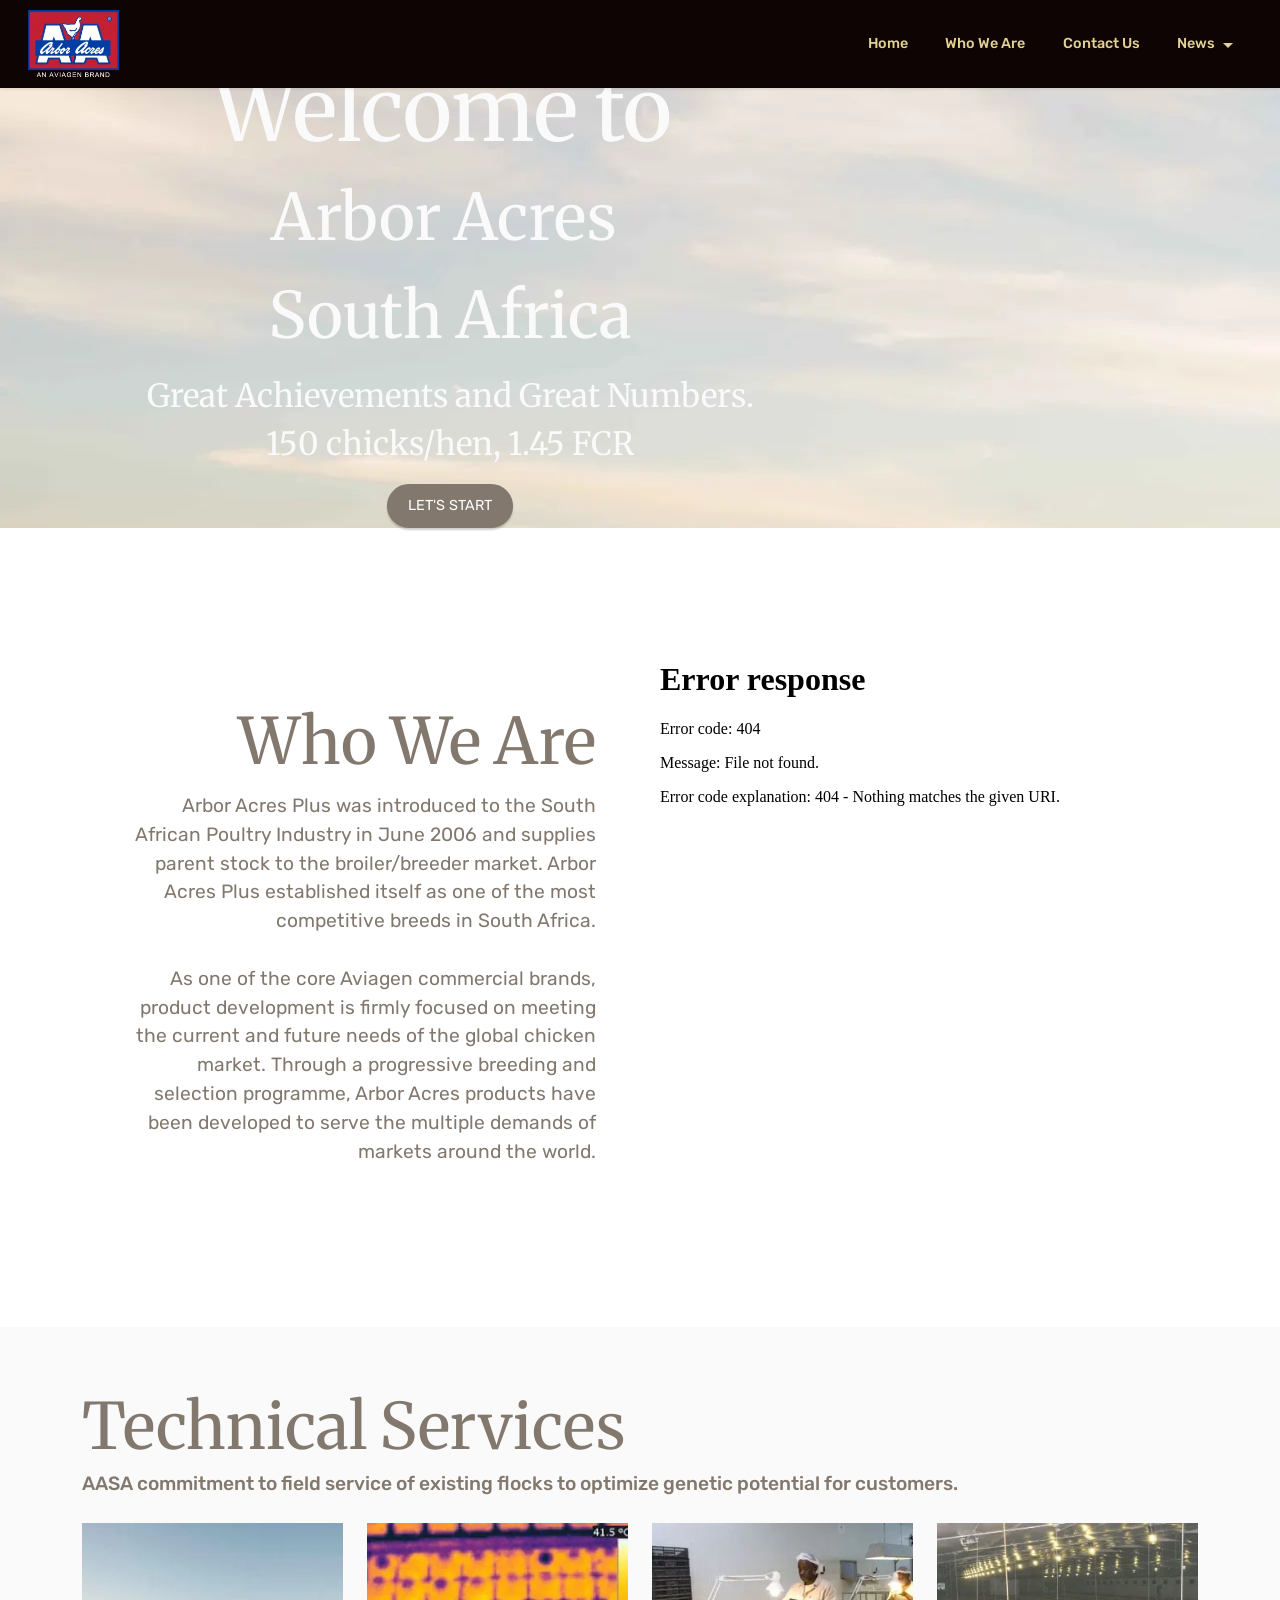
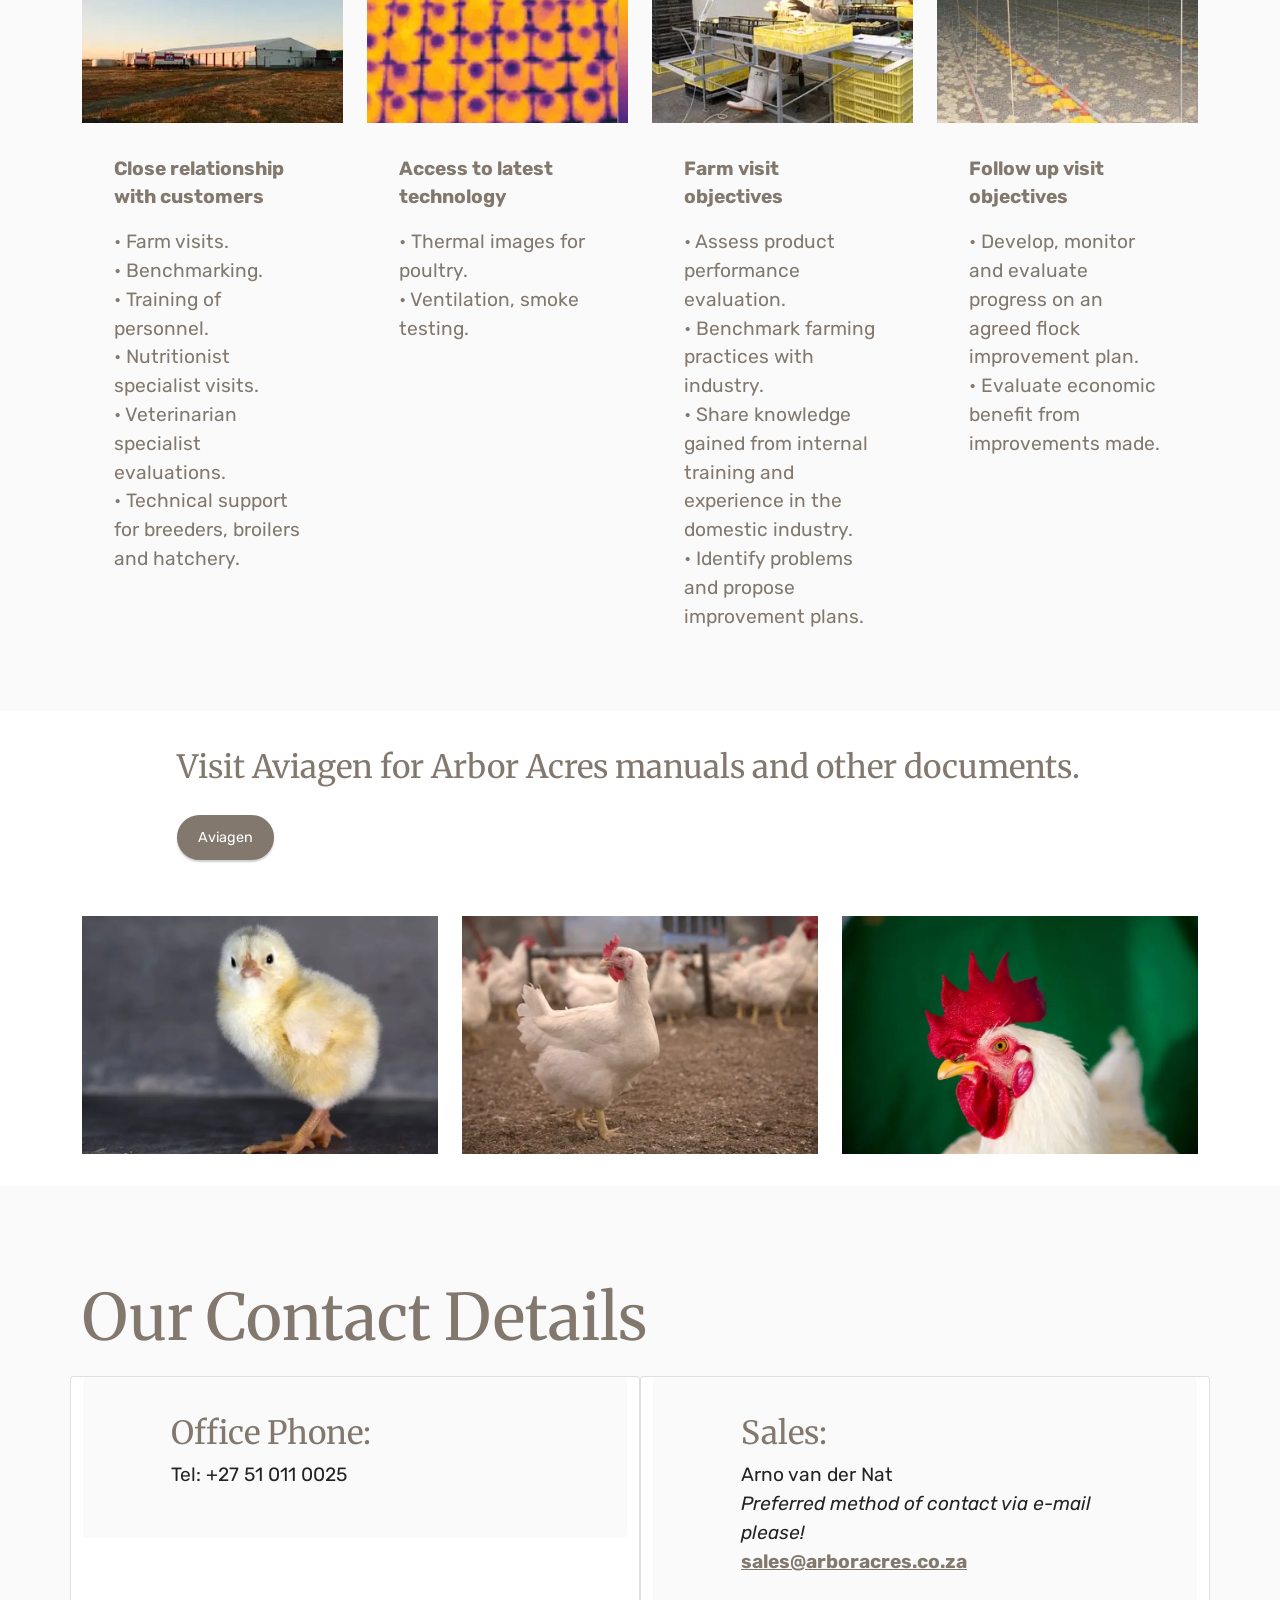
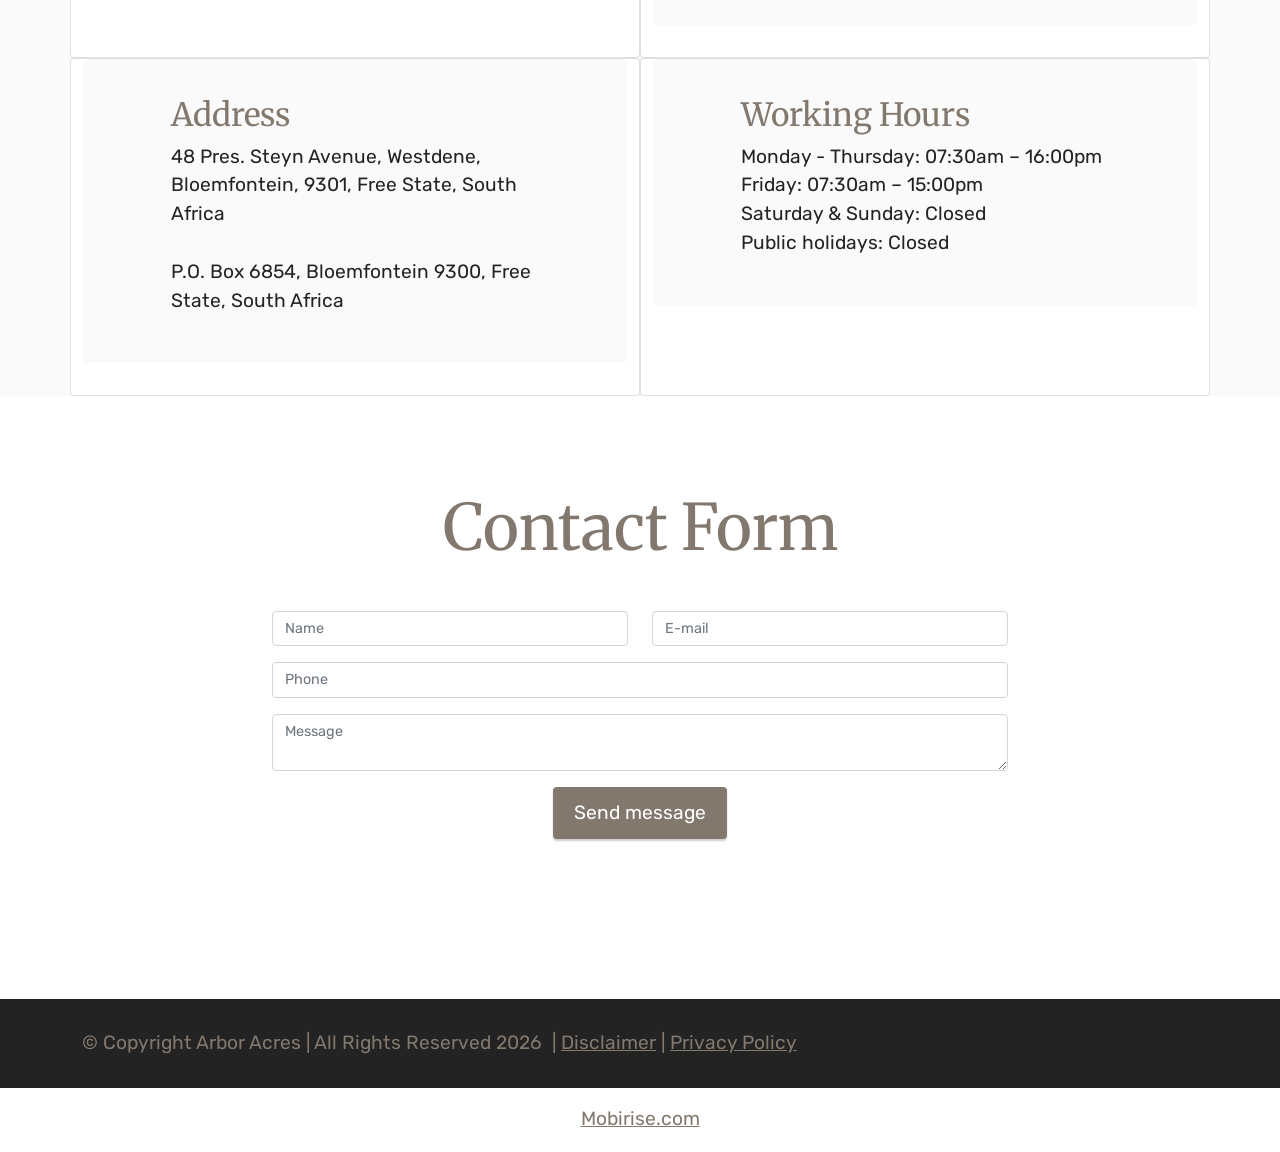
==== index.html @ 497082cc "Add files via upload" ====
<!DOCTYPE html>
<html  >
<head>
  <!-- Site made with Mobirise Website Builder v6.1.12, https://mobirise.com -->
  <meta charset="UTF-8">
  <meta http-equiv="X-UA-Compatible" content="IE=edge">
  <meta name="generator" content="Mobirise v6.1.12, mobirise.com">
  <meta name="viewport" content="width=device-width, initial-scale=1, minimum-scale=1">
  <link rel="shortcut icon" href="assets/images/arbor-acres-colour-black-slogan-128x95.png" type="image/x-icon">
  <meta name="description" content="Arbor Acres, South Africa's fastest growing broiler breeder.">
  
  
  <title>Arbor Acres | South Africa</title>
  <link rel="stylesheet" href="assets/web/assets/mobirise-icons2/mobirise2.css">
  <link rel="stylesheet" href="assets/bootstrap/css/bootstrap.min.css">
  <link rel="stylesheet" href="assets/parallax/jarallax.css">
  <link rel="stylesheet" href="assets/animatecss/animate.css">
  <link rel="stylesheet" href="assets/dropdown/css/style.css">
  <link rel="stylesheet" href="assets/socicon/css/styles.css">
  <link rel="stylesheet" href="assets/theme/css/style.css">
  <link rel="preload" href="https://fonts.googleapis.com/css?family=Merriweather:300,300i,400,400i,700,700i,900,900i&display=swap" as="style" onload="this.onload=null;this.rel='stylesheet'">
  <noscript><link rel="stylesheet" href="https://fonts.googleapis.com/css?family=Merriweather:300,300i,400,400i,700,700i,900,900i&display=swap"></noscript>
  <link rel="preload" href="https://fonts.googleapis.com/css?family=Rubik:300,400,500,600,700,800,900,300i,400i,500i,600i,700i,800i,900i&display=swap" as="style" onload="this.onload=null;this.rel='stylesheet'">
  <noscript><link rel="stylesheet" href="https://fonts.googleapis.com/css?family=Rubik:300,400,500,600,700,800,900,300i,400i,500i,600i,700i,800i,900i&display=swap"></noscript>
  <link rel="preload" as="style" href="assets/mobirise/css/mbr-additional.css?v=gQ2fZY"><link rel="stylesheet" href="assets/mobirise/css/mbr-additional.css?v=gQ2fZY" type="text/css">

  
  
  
</head>
<body>
  
  <section data-bs-version="5.1" class="menu menu2 cid-sFCw1qGFAI" once="menu" id="menu2-23">
    
    <nav class="navbar navbar-dropdown navbar-fixed-top navbar-expand-lg">
        <div class="container-fluid">
            <div class="navbar-brand">
                <span class="navbar-logo">
                    <a href="https://www.arboracres.co.za/">
                        <img src="assets/images/arbor-acres-colour-white-slogan-181x134.webp" alt="Arbor Acres South Africa" style="height: 4.2rem;">
                    </a>
                </span>
                
            </div>
            <button class="navbar-toggler" type="button" data-toggle="collapse" data-bs-toggle="collapse" data-target="#navbarSupportedContent" data-bs-target="#navbarSupportedContent" aria-controls="navbarNavAltMarkup" aria-expanded="false" aria-label="Toggle navigation">
                <div class="hamburger">
                    <span></span>
                    <span></span>
                    <span></span>
                    <span></span>
                </div>
            </button>
            <div class="collapse navbar-collapse" id="navbarSupportedContent">
                <ul class="navbar-nav nav-dropdown nav-right" data-app-modern-menu="true"><li class="nav-item"><a class="nav-link link text-success text-primary display-4" href="index.html">Home</a></li><li class="nav-item"><a class="nav-link link text-success text-primary display-4" href="index.html#video5-1">Who We Are</a></li>
                    <li class="nav-item"><a class="nav-link link text-success text-primary display-4" href="index.html#form02-25">Contact Us</a></li>
                    <li class="nav-item dropdown"><a class="nav-link link text-success dropdown-toggle display-4" href="index.html#content4-1q" data-toggle="dropdown-submenu" data-bs-toggle="dropdown" data-bs-auto-close="outside" aria-expanded="false">News</a><div class="dropdown-menu" aria-labelledby="dropdown-972"><a class="text-success dropdown-item text-primary display-4" href="news.html">Latest News</a><a class="text-success show dropdown-item text-primary display-4" href="gallery.html">Gallery</a></div>
                    </li></ul>
                
                
            </div>
        </div>
    </nav>
</section>

<section data-bs-version="5.1" class="header1 cid-up6KooENXd mbr-fullscreen mbr-parallax-background" id="header1-0">

    

    
    <div class="mbr-overlay" style="opacity: 0.3; background-color: rgb(35, 35, 35);"></div>

    <div class="container">
        <div class="row">
            <div class="col-12 col-lg-8">
                <h1 class="mbr-section-title mbr-fonts-style mb-3 display-1"><strong>Welcome to&nbsp;</strong><br><strong style="font-size: 4rem;">Arbor Acres&nbsp;</strong><br><strong style="font-size: 4rem;">South Africa</strong></h1>
                
                <p class="mbr-text mbr-fonts-style display-5"><strong>Great Achievements and Great Numbers.
<br>150 chicks/hen, 1.45 FCR</strong></p>
                <div class="mbr-section-btn mt-3"><a class="btn btn-primary display-4" href="index.html#video5-1">LET'S START</a></div>
            </div>
        </div>
    </div>
</section>

<section data-bs-version="5.1" class="video5 cid-up6PaJiwC1" id="video5-1">
    

    
    
    <div class="container">
        <div class="title-wrapper mb-5">
            
        </div>
        <div class="row align-items-center">
            <div class="col-12 col-lg-6 video-block">
                <div class="video-wrapper"><iframe class="mbr-embedded-video" src="assets/playervimeo/AA_Raising Industry Standards_2015_HD.mp4?rel=0&amp;amp;&amp;showinfo=0&amp;autoplay=0&amp;loop=0" width="800" height="600" frameborder="0" allowfullscreen></iframe></div>
                
            </div>
            <div class="col-12 col-lg">
                <div class="text-wrapper">
                    <h3 class="mbr-section-subtitle mbr-fonts-style mb-3 display-2"><strong>Who We Are</strong></h3>
                    <p class="mbr-text mbr-fonts-style display-7">Arbor Acres Plus was introduced to the South African Poultry Industry in June 2006 and supplies parent stock to the broiler/breeder market. Arbor Acres Plus established itself as one of the most competitive breeds in South Africa.<br><br>As one of the core Aviagen commercial brands, product development is firmly focused on meeting the current and future needs of the global chicken market. Through a progressive breeding and selection programme, Arbor Acres products have been developed to serve the multiple demands of markets around the world.</p>
                </div>
            </div>
        </div>
    </div>
</section>

<section data-bs-version="5.1" class="gallery3 cid-up6Sb04yKc" id="gallery3-2">
    
    
    <div class="container">
        <div class="mbr-section-head">
            <h4 class="mbr-section-title mbr-fonts-style align-center mb-0 display-2"><strong>Technical Services</strong></h4>
            <h5 class="mbr-section-subtitle mbr-fonts-style align-center mb-0 mt-2 display-7">AASA commitment to field service of existing flocks to optimize genetic potential for customers.</h5>
        </div>
        <div class="row mt-4">
            <div class="item features-image сol-12 col-md-6 col-lg-3">
                <div class="item-wrapper">
                    <div class="item-img">
                        <img src="assets/images/bannerd-334x245.webp" alt="Close relationship with customers">
                    </div>
                    <div class="item-content">
                        <h5 class="item-title mbr-fonts-style display-7"><strong>Close relationship with customers</strong></h5>
                        
                        <p class="mbr-text mbr-fonts-style mt-3 display-7">• Farm visits. 
<br>• Benchmarking. 
<br>• Training of personnel. 
<br>• Nutritionist specialist visits.
<br>• Veterinarian specialist evaluations.
<br>• Technical support for breeders, broilers and hatchery.<br></p>
                    </div>
                    
                </div>
            </div>
            <div class="item features-image сol-12 col-md-6 col-lg-3">
                <div class="item-wrapper">
                    <div class="item-img">
                        <img src="assets/images/bannera-334x245.webp" alt="Access to latest technology">
                    </div>
                    <div class="item-content">
                        <h5 class="item-title mbr-fonts-style display-7"><strong>Access to latest technology</strong></h5>
                        
                        <p class="mbr-text mbr-fonts-style mt-3 display-7">• Thermal images for poultry. 
<br>• Ventilation, smoke testing.<br></p>
                    </div>
                    
                </div>
            </div>
            <div class="item features-image сol-12 col-md-6 col-lg-3">
                <div class="item-wrapper">
                    <div class="item-img">
                        <img src="assets/images/bannerc-334x245.webp" alt="Farm visit objectives">
                    </div>
                    <div class="item-content">
                        <h5 class="item-title mbr-fonts-style display-7"><strong>Farm visit objectives</strong></h5>
                        
                        <p class="mbr-text mbr-fonts-style mt-3 display-7">• Assess product performance evaluation.  
<br>• Benchmark farming practices with industry. 
<br>• Share knowledge gained from internal training and experience in the domestic industry.
<br>• Identify problems and propose improvement plans.<br></p>
                    </div>
                    
                </div>
            </div>
            <div class="item features-image сol-12 col-md-6 col-lg-3">
                <div class="item-wrapper">
                    <div class="item-img">
                        <img src="assets/images/bannerb-334x245.webp" alt="Follow up visit objectives" title="">
                    </div>
                    <div class="item-content">
                        <h5 class="item-title mbr-fonts-style display-7"><strong>Follow up visit objectives</strong></h5>
                        
                        <p class="mbr-text mbr-fonts-style mt-3 display-7">• Develop, monitor and evaluate progress on an agreed flock improvement plan. 
<br>• Evaluate economic benefit from improvements made.<br></p>
                    </div>
                    
                </div>
            </div>
        </div>
    </div>
</section>

<section data-bs-version="5.1" class="content4 cid-up6WGoeZF2" id="content4-f">
    

    
    
    <div class="container">
        <div class="row justify-content-center">
            <div class="title col-md-12 col-lg-10">
                <h3 class="mbr-section-title mbr-fonts-style align-center mb-4 display-5"><strong>Visit Aviagen for Arbor Acres manuals and other documents.</strong></h3>
                
                <div class="mbr-section-btn align-center"><a class="btn btn-primary display-4" href="https://tmea.aviagen.com/tmea/brands/arbor-acres/" target="_blank">Aviagen </a></div>
            </div>
        </div>
    </div>
</section>

<section data-bs-version="5.1" class="gallery3 cid-up6WZRlzOi" id="gallery3-h">
    
    
    <div class="container">
        
        <div class="row mt-4">
            <div class="item features-image сol-12 col-md-6 col-lg-4">
                <div class="item-wrapper">
                    <div class="item-img">
                        <img src="assets/images/banner1-816x545.webp" alt="">
                    </div>
                    
                    
                </div>
            </div>
            <div class="item features-image сol-12 col-md-6 col-lg-4">
                <div class="item-wrapper">
                    <div class="item-img">
                        <img src="assets/images/banner2-816x545.webp" alt="">
                    </div>
                    
                    
                </div>
            </div>
            <div class="item features-image сol-12 col-md-6 col-lg-4">
                <div class="item-wrapper">
                    <div class="item-img">
                        <img src="assets/images/d61-6962-816x545.webp" alt="">
                    </div>
                    
                    
                </div>
            </div>
            
        </div>
    </div>
</section>

<section data-bs-version="5.1" class="contacts2 cid-up6Y6Jgkx9" id="contacts2-i">
    <!---->
    

    
    
    <div class="container">
        <div class="mbr-section-head">
            <h3 class="mbr-section-title mbr-fonts-style align-center mb-0 display-2"><strong>Our Contact Details</strong></h3>
            
        </div>
        <div class="row justify-content-center mt-4">
            <div class="card col-12 col-md-6">
                <div class="card-wrapper">
                    <div class="image-wrapper">
                        <span class="mbr-iconfont mobi-mbri-phone mobi-mbri" style="color: rgb(130, 120, 110); fill: rgb(130, 120, 110);"></span>
                    </div>
                    <div class="text-wrapper">
                        <h6 class="card-title mbr-fonts-style mb-1 display-5"><strong>Office Phone:&nbsp;</strong></h6>
                        <p class="mbr-text mbr-fonts-style display-7">Tel: +27 51 011 0025</p>
                    </div>
                </div>
            </div>
            <div class="card col-12 col-md-6">
                <div class="card-wrapper">
                    <div class="image-wrapper">
                        <span class="mbr-iconfont mobi-mbri-letter mobi-mbri"></span>
                    </div>
                    <div class="text-wrapper">
                        <h6 class="card-title mbr-fonts-style mb-1 display-5">
                            <strong>Sales:</strong>
                        </h6>
                        <p class="mbr-text mbr-fonts-style display-7">
                            Arno van der Nat<br><em>Preferred method of contact via e-mail please!
</em><br><a href="mailto:sales@arboracres.co.za" class="text-primary"><strong>sales@arboracres.co.za</strong></a><br>
                        </p>
                    </div>
                </div>
            </div>
            <div class="card col-12 col-md-6">
                <div class="card-wrapper">
                    <div class="image-wrapper">
                        <span class="mbr-iconfont mobi-mbri-map-pin mobi-mbri"></span>
                    </div>
                    <div class="text-wrapper">
                        <h6 class="card-title mbr-fonts-style mb-1 display-5">
                            <strong>Address</strong>
                        </h6>
                        <p class="mbr-text mbr-fonts-style display-7">48 Pres. Steyn Avenue, Westdene, Bloemfontein, 9301, Free State, South Africa<br>
<br>P.O. Box 6854, Bloemfontein 9300, Free State, South Africa</p>
                    </div>
                </div>
            </div>
            <div class="card col-12 col-md-6">
                <div class="card-wrapper">
                    <div class="image-wrapper">
                        <span class="mbr-iconfont mobi-mbri-calendar mobi-mbri"></span>
                    </div>
                    <div class="text-wrapper">
                        <h6 class="card-title mbr-fonts-style mb-1 display-5">
                            <strong>Working Hours</strong>
                        </h6>
                        <p class="mbr-text mbr-fonts-style display-7">Monday - Thursday: 07:30am – 16:00pm
<br>Friday: 07:30am – 15:00pm
<br>Saturday &amp; Sunday: Closed
<br>Public holidays: Closed</p>
                    </div>
                </div>
            </div>
        </div>
    </div>
</section>

<section data-bs-version="5.1" class="form5 cid-uREyhSRz77" id="form02-25">
    
    
    <div class="container">
        <div class="row justify-content-center">
            <div class="col-12 content-head">
                <div class="mbr-section-head mb-5">
                    <h3 class="mbr-section-title mbr-fonts-style align-center mb-0 display-2"><strong>Contact Form</strong></h3>
                    
                </div>
            </div>
        </div>
        <div class="row justify-content-center">
            <div class="col-lg-8 mx-auto mbr-form" data-form-type="formoid">
                <form action="https://mobirise.eu/" method="POST" class="mbr-form form-with-styler" data-form-title="Form Name"><input type="hidden" name="email" data-form-email="true" value="SrCP30t5KUI2A8e/1AKqlsSgCOqzERMHhRQJOqtuTdBSdoEUuRZ8ZurXK/2KfaRFJw/y+xYd80jGn6yjU5EJxIvdtMOouNguzEn3o0JhnfC0bLnSXrWvkJYCNFJVaCig">
                    <div class="row">
                        <div hidden="hidden" data-form-alert="" class="alert alert-success col-12">Thanks for filling out the form!</div>
                        <div hidden="hidden" data-form-alert-danger="" class="alert alert-danger col-12">
                            Oops...! some problem!
                        </div>
                    </div>
                    <div class="dragArea row">
                        <div class="col-md col-sm-12 form-group mb-3" data-for="name">
                            <input type="text" name="name" placeholder="Name" data-form-field="name" class="form-control" value="" id="name-form02-25">
                        </div>
                        <div class="col-md col-sm-12 form-group mb-3" data-for="email">
                            <input type="email" name="email" placeholder="E-mail" data-form-field="email" class="form-control" value="" id="email-form02-25">
                        </div>
                        <div class="col-12 form-group mb-3" data-for="phone">
                            <input type="tel" name="phone" placeholder="Phone" data-form-field="phone" class="form-control" value="" id="phone-form02-25">
                        </div>
                        <div class="col-12 form-group mb-3" data-for="textarea">
                            <textarea name="textarea" placeholder="Message" data-form-field="textarea" class="form-control" id="textarea-form02-25"></textarea>
                        </div>
                        <div class="col-lg-12 col-md-12 col-sm-12 align-center mbr-section-btn">
                            <button type="submit" class="btn btn-primary display-7">Send message</button>
                        </div>
                    </div>
                </form>
            </div>
        </div>
    </div>
</section>

<section data-bs-version="5.1" class="footer7 cid-up70AYut0p" once="footers" id="footer7-n">

    

    

    <div class="container">
        <div class="media-container-row align-center mbr-white">
            <div class="col-12">
                <p class="mbr-text mb-0 mbr-fonts-style display-7">
                    © Copyright Arbor Acres  | All Rights Reserved 2026&nbsp; | <a href="disclaimer.html#header1-27" class="text-primary" target="_blank">Disclaimer</a> | <a href="Privacypolicy.html#header1-2q" class="text-primary">Privacy Policy</a></p>
            </div>
        </div>
    </div>
</section><section class="display-7" style="padding: 0;align-items: center;justify-content: center;flex-wrap: wrap;    align-content: center;display: flex;position: relative;height: 4rem;"><a href="https://mobiri.se/" style="flex: 1 1;height: 4rem;position: absolute;width: 100%;z-index: 1;"><img alt="" style="height: 4rem;" src="[data-uri]"></a><p style="margin: 0;text-align: center;" class="display-7">&#8204;</p><a style="z-index:1" href="https://mobirise.com">Mobirise.com </a></section><script src="assets/bootstrap/js/bootstrap.bundle.min.js"></script>  <script src="assets/parallax/jarallax.js"></script>  <script src="assets/smoothscroll/smooth-scroll.js"></script>  <script src="assets/ytplayer/index.js"></script>  <script src="assets/dropdown/js/navbar-dropdown.js"></script>  <script src="assets/playervimeo/vimeo_player.js"></script>  <script src="assets/theme/js/script.js"></script>  <script src="assets/formoid/formoid.min.js"></script>  
  
  
  <input name="animation" type="hidden">
  </body>
</html>
---- assets/dropdown/css/style.css ----
.navbar-dropdown {
  left: 0;
  padding: 0;
  position: absolute;
  right: 0;
  top: 0;
  transition: all 0.45s ease;
  z-index: 1030;
  background: #282828; }
  .navbar-dropdown .navbar-logo {
    margin-right: 0.8rem;
    transition: margin 0.3s ease-in-out;
    vertical-align: middle; }
    .navbar-dropdown .navbar-logo img {
      height: 3.125rem;
      transition: all 0.3s ease-in-out; }
    .navbar-dropdown .navbar-logo.mbr-iconfont {
      font-size: 3.125rem;
      line-height: 3.125rem; }
  .navbar-dropdown .navbar-caption {
    font-weight: 700;
    white-space: normal;
    vertical-align: -4px;
    line-height: 3.125rem !important; }
    .navbar-dropdown .navbar-caption, .navbar-dropdown .navbar-caption:hover {
      color: inherit;
      text-decoration: none; }
  .navbar-dropdown .mbr-iconfont + .navbar-caption {
    vertical-align: -1px; }
  .navbar-dropdown.navbar-fixed-top {
    position: fixed; }
  .navbar-dropdown .navbar-brand span {
    vertical-align: -4px; }
  .navbar-dropdown.bg-color.transparent {
    background: none; }
  .navbar-dropdown.navbar-short .navbar-brand {
    padding: 0.625rem 0; }
    .navbar-dropdown.navbar-short .navbar-brand span {
      vertical-align: -1px; }
  .navbar-dropdown.navbar-short .navbar-caption {
    line-height: 2.375rem !important;
    vertical-align: -2px; }
  .navbar-dropdown.navbar-short .navbar-logo {
    margin-right: 0.5rem; }
    .navbar-dropdown.navbar-short .navbar-logo img {
      height: 2.375rem; }
    .navbar-dropdown.navbar-short .navbar-logo.mbr-iconfont {
      font-size: 2.375rem;
      line-height: 2.375rem; }
  .navbar-dropdown.navbar-short .mbr-table-cell {
    height: 3.625rem; }
  .navbar-dropdown .navbar-close {
    left: 0.6875rem;
    position: fixed;
    top: 0.75rem;
    z-index: 1000; }
  .navbar-dropdown .hamburger-icon {
    content: "";
    display: inline-block;
    vertical-align: middle;
    width: 16px;
    -webkit-box-shadow: 0 -6px 0 1px #282828,0 0 0 1px #282828,0 6px 0 1px #282828;
    -moz-box-shadow: 0 -6px 0 1px #282828,0 0 0 1px #282828,0 6px 0 1px #282828;
    box-shadow: 0 -6px 0 1px #282828,0 0 0 1px #282828,0 6px 0 1px #282828; }

.dropdown-menu .dropdown-toggle[data-toggle="dropdown-submenu"]::after {
  border-bottom: 0.35em solid transparent;
  border-left: 0.35em solid;
  border-right: 0;
  border-top: 0.35em solid transparent;
  margin-left: 0.3rem; }

.dropdown-menu .dropdown-item:focus {
  outline: 0; }

.nav-dropdown {
  font-size: 0.75rem;
  font-weight: 500;
  height: auto !important; }
  .nav-dropdown .nav-btn {
    padding-left: 1rem; }
  .nav-dropdown .link {
    margin: .667em 1.667em;
    font-weight: 500;
    padding: 0;
    transition: color .2s ease-in-out; }
    .nav-dropdown .link.dropdown-toggle {
      margin-right: 2.583em; }
      .nav-dropdown .link.dropdown-toggle::after {
        margin-left: .25rem;
        border-top: 0.35em solid;
        border-right: 0.35em solid transparent;
        border-left: 0.35em solid transparent;
        border-bottom: 0; }
      .nav-dropdown .link.dropdown-toggle[aria-expanded="true"] {
        margin: 0;
        padding: 0.667em 3.263em  0.667em 1.667em; }
  .nav-dropdown .link::after,
  .nav-dropdown .dropdown-item::after {
    color: inherit; }
  .nav-dropdown .btn {
    font-size: 0.75rem;
    font-weight: 700;
    letter-spacing: 0;
    margin-bottom: 0;
    padding-left: 1.25rem;
    padding-right: 1.25rem; }
  .nav-dropdown .dropdown-menu {
    border-radius: 0;
    border: 0;
    left: 0;
    margin: 0;
    padding-bottom: 1.25rem;
    padding-top: 1.25rem;
    position: relative; }
  .nav-dropdown .dropdown-submenu {
    margin-left: 0.125rem;
    top: 0; }
  .nav-dropdown .dropdown-item {
    font-weight: 500;
    line-height: 2;
    padding: 0.3846em 4.615em 0.3846em 1.5385em;
    position: relative;
    transition: color .2s ease-in-out, background-color .2s ease-in-out; }
    .nav-dropdown .dropdown-item::after {
      margin-top: -0.3077em;
      position: absolute;
      right: 1.1538em;
      top: 50%; }
    .nav-dropdown .dropdown-item:focus, .nav-dropdown .dropdown-item:hover {
      background: none; }

@media (max-width: 767px) {
  .nav-dropdown.navbar-toggleable-sm {
    bottom: 0;
    display: none;
    left: 0;
    overflow-x: hidden;
    position: fixed;
    top: 0;
    transform: translateX(-100%);
    -ms-transform: translateX(-100%);
    -webkit-transform: translateX(-100%);
    width: 18.75rem;
    z-index: 999; } }
.nav-dropdown.navbar-toggleable-xl {
  bottom: 0;
  display: none;
  left: 0;
  overflow-x: hidden;
  position: fixed;
  top: 0;
  transform: translateX(-100%);
  -ms-transform: translateX(-100%);
  -webkit-transform: translateX(-100%);
  width: 18.75rem;
  z-index: 999; }

.nav-dropdown-sm {
  display: block !important;
  overflow-x: hidden;
  overflow: auto;
  padding-top: 3.875rem; }
  .nav-dropdown-sm::after {
    content: "";
    display: block;
    height: 3rem;
    width: 100%; }
  .nav-dropdown-sm.collapse.in ~ .navbar-close {
    display: block !important; }
  .nav-dropdown-sm.collapsing, .nav-dropdown-sm.collapse.in {
    transform: translateX(0);
    -ms-transform: translateX(0);
    -webkit-transform: translateX(0);
    transition: all 0.25s ease-out;
    -webkit-transition: all 0.25s ease-out;
    background: #282828; }
  .nav-dropdown-sm.collapsing[aria-expanded="false"] {
    transform: translateX(-100%);
    -ms-transform: translateX(-100%);
    -webkit-transform: translateX(-100%); }
  .nav-dropdown-sm .nav-item {
    display: block;
    margin-left: 0 !important;
    padding-left: 0; }
  .nav-dropdown-sm .link,
  .nav-dropdown-sm .dropdown-item {
    border-top: 1px dotted rgba(255, 255, 255, 0.1);
    font-size: 0.8125rem;
    line-height: 1.6;
    margin: 0 !important;
    padding: 0.875rem 2.4rem 0.875rem 1.5625rem !important;
    position: relative;
    white-space: normal; }
    .nav-dropdown-sm .link:focus, .nav-dropdown-sm .link:hover,
    .nav-dropdown-sm .dropdown-item:focus,
    .nav-dropdown-sm .dropdown-item:hover {
      background: rgba(0, 0, 0, 0.2) !important;
      color: #c0a375; }
  .nav-dropdown-sm .nav-btn {
    position: relative;
    padding: 1.5625rem 1.5625rem 0 1.5625rem; }
    .nav-dropdown-sm .nav-btn::before {
      border-top: 1px dotted rgba(255, 255, 255, 0.1);
      content: "";
      left: 0;
      position: absolute;
      top: 0;
      width: 100%; }
    .nav-dropdown-sm .nav-btn + .nav-btn {
      padding-top: 0.625rem; }
      .nav-dropdown-sm .nav-btn + .nav-btn::before {
        display: none; }
  .nav-dropdown-sm .btn {
    padding: 0.625rem 0; }
  .nav-dropdown-sm .dropdown-toggle[data-toggle="dropdown-submenu"]::after {
    margin-left: .25rem;
    border-top: 0.35em solid;
    border-right: 0.35em solid transparent;
    border-left: 0.35em solid transparent;
    border-bottom: 0; }
  .nav-dropdown-sm .dropdown-toggle[data-toggle="dropdown-submenu"][aria-expanded="true"]::after {
    border-top: 0;
    border-right: 0.35em solid transparent;
    border-left: 0.35em solid transparent;
    border-bottom: 0.35em solid; }
  .nav-dropdown-sm .dropdown-menu {
    margin: 0;
    padding: 0;
    position: relative;
    top: 0;
    left: 0;
    width: 100%;
    border: 0;
    float: none;
    border-radius: 0;
    background: none; }
  .nav-dropdown-sm .dropdown-submenu {
    left: 100%;
    margin-left: 0.125rem;
    margin-top: -1.25rem;
    top: 0; }

.navbar-toggleable-sm .nav-dropdown .dropdown-menu {
  position: absolute; }

.navbar-toggleable-sm .nav-dropdown .dropdown-submenu {
  left: 100%;
  margin-left: 0.125rem;
  margin-top: -1.25rem;
  top: 0; }

.navbar-toggleable-sm.opened .nav-dropdown .dropdown-menu {
  position: relative; }

.navbar-toggleable-sm.opened .nav-dropdown .dropdown-submenu {
  left: 0;
  margin-left: 00rem;
  margin-top: 0rem;
  top: 0; }

.is-builder .nav-dropdown.collapsing {
  transition: none !important; }
---- assets/mobirise/css/mbr-additional.css ----
.btn {
  border-width: 2px;
}
body {
  font-family: Jost;
}
.display-1 {
  font-family: 'Merriweather', serif;
  font-size: 5.6rem;
  line-height: 1.1;
}
.display-1 > .mbr-iconfont {
  font-size: 7rem;
}
.display-2 {
  font-family: 'Merriweather', serif;
  font-size: 4rem;
  line-height: 1.1;
}
.display-2 > .mbr-iconfont {
  font-size: 5rem;
}
.display-4 {
  font-family: 'Rubik', sans-serif;
  font-size: 0.9rem;
  line-height: 1.5;
}
.display-4 > .mbr-iconfont {
  font-size: 1.125rem;
}
.display-5 {
  font-family: 'Merriweather', serif;
  font-size: 2rem;
  line-height: 1.5;
}
.display-5 > .mbr-iconfont {
  font-size: 2.5rem;
}
.display-7 {
  font-family: 'Rubik', sans-serif;
  font-size: 1.2rem;
  line-height: 1.5;
}
.display-7 > .mbr-iconfont {
  font-size: 1.5rem;
}
/* ---- Fluid typography for mobile devices ---- */
/* 1.4 - font scale ratio ( bootstrap == 1.42857 ) */
/* 100vw - current viewport width */
/* (48 - 20)  48 == 48rem == 768px, 20 == 20rem == 320px(minimal supported viewport) */
/* 0.65 - min scale variable, may vary */
@media (max-width: 992px) {
  .display-1 {
    font-size: 4.48rem;
  }
}
@media (max-width: 768px) {
  .display-1 {
    font-size: 3.92rem;
    font-size: calc( 2.61rem + (5.6 - 2.61) * ((100vw - 20rem) / (48 - 20)));
    line-height: calc( 1.1 * (2.61rem + (5.6 - 2.61) * ((100vw - 20rem) / (48 - 20))));
  }
  .display-2 {
    font-size: 3.2rem;
    font-size: calc( 2.05rem + (4 - 2.05) * ((100vw - 20rem) / (48 - 20)));
    line-height: calc( 1.3 * (2.05rem + (4 - 2.05) * ((100vw - 20rem) / (48 - 20))));
  }
  .display-4 {
    font-size: 0.72rem;
    font-size: calc( 0.965rem + (0.9 - 0.965) * ((100vw - 20rem) / (48 - 20)));
    line-height: calc( 1.4 * (0.965rem + (0.9 - 0.965) * ((100vw - 20rem) / (48 - 20))));
  }
  .display-5 {
    font-size: 1.6rem;
    font-size: calc( 1.35rem + (2 - 1.35) * ((100vw - 20rem) / (48 - 20)));
    line-height: calc( 1.4 * (1.35rem + (2 - 1.35) * ((100vw - 20rem) / (48 - 20))));
  }
  .display-7 {
    font-size: 0.96rem;
    font-size: calc( 1.07rem + (1.2 - 1.07) * ((100vw - 20rem) / (48 - 20)));
    line-height: calc( 1.4 * (1.07rem + (1.2 - 1.07) * ((100vw - 20rem) / (48 - 20))));
  }
}
/* Buttons */
.btn {
  padding: 0.6rem 1.2rem;
  border-radius: 4px;
}
.btn-sm {
  padding: 0.6rem 1.2rem;
  border-radius: 4px;
}
.btn-md {
  padding: 0.6rem 1.2rem;
  border-radius: 4px;
}
.btn-lg {
  padding: 1rem 2.6rem;
  border-radius: 4px;
}
.bg-primary {
  background-color: #82786e !important;
}
.bg-success {
  background-color: #e4d295 !important;
}
.bg-info {
  background-color: #232323 !important;
}
.bg-warning {
  background-color: #ffe161 !important;
}
.bg-danger {
  background-color: #ff9966 !important;
}
.btn-primary,
.btn-primary:active {
  background-color: #82786e !important;
  border-color: #82786e !important;
  color: #ffffff !important;
  box-shadow: 0 2px 2px 0 rgba(0, 0, 0, 0.2);
}
.btn-primary:hover,
.btn-primary:focus,
.btn-primary.focus,
.btn-primary.active {
  color: #ffffff !important;
  background-color: #534d46 !important;
  border-color: #534d46 !important;
  box-shadow: 0 2px 5px 0 rgba(0, 0, 0, 0.2);
}
.btn-primary.disabled,
.btn-primary:disabled {
  color: #ffffff !important;
  background-color: #534d46 !important;
  border-color: #534d46 !important;
}
.btn-secondary,
.btn-secondary:active {
  background-color: #82786e !important;
  border-color: #82786e !important;
  color: #ffffff !important;
  box-shadow: 0 2px 2px 0 rgba(0, 0, 0, 0.2);
}
.btn-secondary:hover,
.btn-secondary:focus,
.btn-secondary.focus,
.btn-secondary.active {
  color: #ffffff !important;
  background-color: #534d46 !important;
  border-color: #534d46 !important;
  box-shadow: 0 2px 5px 0 rgba(0, 0, 0, 0.2);
}
.btn-secondary.disabled,
.btn-secondary:disabled {
  color: #ffffff !important;
  background-color: #534d46 !important;
  border-color: #534d46 !important;
}
.btn-info,
.btn-info:active {
  background-color: #232323 !important;
  border-color: #232323 !important;
  color: #ffffff !important;
  box-shadow: 0 2px 2px 0 rgba(0, 0, 0, 0.2);
}
.btn-info:hover,
.btn-info:focus,
.btn-info.focus,
.btn-info.active {
  color: #ffffff !important;
  background-color: #000000 !important;
  border-color: #000000 !important;
  box-shadow: 0 2px 5px 0 rgba(0, 0, 0, 0.2);
}
.btn-info.disabled,
.btn-info:disabled {
  color: #ffffff !important;
  background-color: #000000 !important;
  border-color: #000000 !important;
}
.btn-success,
.btn-success:active {
  background-color: #e4d295 !important;
  border-color: #e4d295 !important;
  color: #615119 !important;
  box-shadow: 0 2px 2px 0 rgba(0, 0, 0, 0.2);
}
.btn-success:hover,
.btn-success:focus,
.btn-success.focus,
.btn-success.active {
  color: #ffffff !important;
  background-color: #d2b550 !important;
  border-color: #d2b550 !important;
  box-shadow: 0 2px 5px 0 rgba(0, 0, 0, 0.2);
}
.btn-success.disabled,
.btn-success:disabled {
  color: #615119 !important;
  background-color: #d2b550 !important;
  border-color: #d2b550 !important;
}
.btn-warning,
.btn-warning:active {
  background-color: #ffe161 !important;
  border-color: #ffe161 !important;
  color: #614f00 !important;
  box-shadow: 0 2px 2px 0 rgba(0, 0, 0, 0.2);
}
.btn-warning:hover,
.btn-warning:focus,
.btn-warning.focus,
.btn-warning.active {
  color: #0a0800 !important;
  background-color: #ffd10a !important;
  border-color: #ffd10a !important;
  box-shadow: 0 2px 5px 0 rgba(0, 0, 0, 0.2);
}
.btn-warning.disabled,
.btn-warning:disabled {
  color: #614f00 !important;
  background-color: #ffd10a !important;
  border-color: #ffd10a !important;
}
.btn-danger,
.btn-danger:active {
  background-color: #ff9966 !important;
  border-color: #ff9966 !important;
  color: #ffffff !important;
  box-shadow: 0 2px 2px 0 rgba(0, 0, 0, 0.2);
}
.btn-danger:hover,
.btn-danger:focus,
.btn-danger.focus,
.btn-danger.active {
  color: #ffffff !important;
  background-color: #ff5f0f !important;
  border-color: #ff5f0f !important;
  box-shadow: 0 2px 5px 0 rgba(0, 0, 0, 0.2);
}
.btn-danger.disabled,
.btn-danger:disabled {
  color: #ffffff !important;
  background-color: #ff5f0f !important;
  border-color: #ff5f0f !important;
}
.btn-white,
.btn-white:active {
  background-color: #fafafa !important;
  border-color: #fafafa !important;
  color: #7a7a7a !important;
  box-shadow: 0 2px 2px 0 rgba(0, 0, 0, 0.2);
}
.btn-white:hover,
.btn-white:focus,
.btn-white.focus,
.btn-white.active {
  color: #4f4f4f !important;
  background-color: #cfcfcf !important;
  border-color: #cfcfcf !important;
  box-shadow: 0 2px 5px 0 rgba(0, 0, 0, 0.2);
}
.btn-white.disabled,
.btn-white:disabled {
  color: #7a7a7a !important;
  background-color: #cfcfcf !important;
  border-color: #cfcfcf !important;
}
.btn-black,
.btn-black:active {
  background-color: #232323 !important;
  border-color: #232323 !important;
  color: #ffffff !important;
  box-shadow: 0 2px 2px 0 rgba(0, 0, 0, 0.2);
}
.btn-black:hover,
.btn-black:focus,
.btn-black.focus,
.btn-black.active {
  color: #ffffff !important;
  background-color: #000000 !important;
  border-color: #000000 !important;
  box-shadow: 0 2px 5px 0 rgba(0, 0, 0, 0.2);
}
.btn-black.disabled,
.btn-black:disabled {
  color: #ffffff !important;
  background-color: #000000 !important;
  border-color: #000000 !important;
}
.btn-primary-outline,
.btn-primary-outline:active {
  background-color: transparent !important;
  border-color: #82786e;
  color: #82786e;
}
.btn-primary-outline:hover,
.btn-primary-outline:focus,
.btn-primary-outline.focus,
.btn-primary-outline.active {
  color: #534d46 !important;
  background-color: transparent!important;
  border-color: #534d46 !important;
  box-shadow: none!important;
}
.btn-primary-outline.disabled,
.btn-primary-outline:disabled {
  color: #ffffff !important;
  background-color: #82786e !important;
  border-color: #82786e !important;
}
.btn-secondary-outline,
.btn-secondary-outline:active {
  background-color: transparent !important;
  border-color: #82786e;
  color: #82786e;
}
.btn-secondary-outline:hover,
.btn-secondary-outline:focus,
.btn-secondary-outline.focus,
.btn-secondary-outline.active {
  color: #534d46 !important;
  background-color: transparent!important;
  border-color: #534d46 !important;
  box-shadow: none!important;
}
.btn-secondary-outline.disabled,
.btn-secondary-outline:disabled {
  color: #ffffff !important;
  background-color: #82786e !important;
  border-color: #82786e !important;
}
.btn-info-outline,
.btn-info-outline:active {
  background-color: transparent !important;
  border-color: #232323;
  color: #232323;
}
.btn-info-outline:hover,
.btn-info-outline:focus,
.btn-info-outline.focus,
.btn-info-outline.active {
  color: #000000 !important;
  background-color: transparent!important;
  border-color: #000000 !important;
  box-shadow: none!important;
}
.btn-info-outline.disabled,
.btn-info-outline:disabled {
  color: #ffffff !important;
  background-color: #232323 !important;
  border-color: #232323 !important;
}
.btn-success-outline,
.btn-success-outline:active {
  background-color: transparent !important;
  border-color: #e4d295;
  color: #e4d295;
}
.btn-success-outline:hover,
.btn-success-outline:focus,
.btn-success-outline.focus,
.btn-success-outline.active {
  color: #d2b550 !important;
  background-color: transparent!important;
  border-color: #d2b550 !important;
  box-shadow: none!important;
}
.btn-success-outline.disabled,
.btn-success-outline:disabled {
  color: #615119 !important;
  background-color: #e4d295 !important;
  border-color: #e4d295 !important;
}
.btn-warning-outline,
.btn-warning-outline:active {
  background-color: transparent !important;
  border-color: #ffe161;
  color: #ffe161;
}
.btn-warning-outline:hover,
.btn-warning-outline:focus,
.btn-warning-outline.focus,
.btn-warning-outline.active {
  color: #ffd10a !important;
  background-color: transparent!important;
  border-color: #ffd10a !important;
  box-shadow: none!important;
}
.btn-warning-outline.disabled,
.btn-warning-outline:disabled {
  color: #614f00 !important;
  background-color: #ffe161 !important;
  border-color: #ffe161 !important;
}
.btn-danger-outline,
.btn-danger-outline:active {
  background-color: transparent !important;
  border-color: #ff9966;
  color: #ff9966;
}
.btn-danger-outline:hover,
.btn-danger-outline:focus,
.btn-danger-outline.focus,
.btn-danger-outline.active {
  color: #ff5f0f !important;
  background-color: transparent!important;
  border-color: #ff5f0f !important;
  box-shadow: none!important;
}
.btn-danger-outline.disabled,
.btn-danger-outline:disabled {
  color: #ffffff !important;
  background-color: #ff9966 !important;
  border-color: #ff9966 !important;
}
.btn-black-outline,
.btn-black-outline:active {
  background-color: transparent !important;
  border-color: #232323;
  color: #232323;
}
.btn-black-outline:hover,
.btn-black-outline:focus,
.btn-black-outline.focus,
.btn-black-outline.active {
  color: #000000 !important;
  background-color: transparent!important;
  border-color: #000000 !important;
  box-shadow: none!important;
}
.btn-black-outline.disabled,
.btn-black-outline:disabled {
  color: #ffffff !important;
  background-color: #232323 !important;
  border-color: #232323 !important;
}
.btn-white-outline,
.btn-white-outline:active {
  background-color: transparent !important;
  border-color: #fafafa;
  color: #fafafa;
}
.btn-white-outline:hover,
.btn-white-outline:focus,
.btn-white-outline.focus,
.btn-white-outline.active {
  color: #cfcfcf !important;
  background-color: transparent!important;
  border-color: #cfcfcf !important;
  box-shadow: none!important;
}
.btn-white-outline.disabled,
.btn-white-outline:disabled {
  color: #7a7a7a !important;
  background-color: #fafafa !important;
  border-color: #fafafa !important;
}
.text-primary {
  color: #82786e !important;
}
.text-secondary {
  color: #82786e !important;
}
.text-success {
  color: #e4d295 !important;
}
.text-info {
  color: #232323 !important;
}
.text-warning {
  color: #ffe161 !important;
}
.text-danger {
  color: #ff9966 !important;
}
.text-white {
  color: #fafafa !important;
}
.text-black {
  color: #232323 !important;
}
a.text-primary:hover,
a.text-primary:focus,
a.text-primary.active {
  color: #4b453f !important;
}
a.text-secondary:hover,
a.text-secondary:focus,
a.text-secondary.active {
  color: #4b453f !important;
}
a.text-success:hover,
a.text-success:focus,
a.text-success.active {
  color: #cfaf44 !important;
}
a.text-info:hover,
a.text-info:focus,
a.text-info.active {
  color: #000000 !important;
}
a.text-warning:hover,
a.text-warning:focus,
a.text-warning.active {
  color: #facb00 !important;
}
a.text-danger:hover,
a.text-danger:focus,
a.text-danger.active {
  color: #ff5500 !important;
}
a.text-white:hover,
a.text-white:focus,
a.text-white.active {
  color: #c7c7c7 !important;
}
a.text-black:hover,
a.text-black:focus,
a.text-black.active {
  color: #000000 !important;
}
a[class*="text-"]:not(.nav-link):not(.dropdown-item):not([role]):not(.navbar-caption) {
  position: relative;
  background-image: transparent;
  background-size: 10000px 2px;
  background-repeat: no-repeat;
  background-position: 0px 1.2em;
  background-position: -10000px 1.2em;
}
a[class*="text-"]:not(.nav-link):not(.dropdown-item):not([role]):not(.navbar-caption):hover {
  transition: background-position 2s ease-in-out;
  background-image: linear-gradient(currentColor 50%, currentColor 50%);
  background-position: 0px 1.2em;
}
.nav-tabs .nav-link.active {
  color: #82786e;
}
.nav-tabs .nav-link:not(.active) {
  color: #232323;
}
.alert-success {
  background-color: #70c770;
}
.alert-info {
  background-color: #232323;
}
.alert-warning {
  background-color: #ffe161;
}
.alert-danger {
  background-color: #ff9966;
}
.mbr-section-btn a.btn:not(.btn-form) {
  border-radius: 100px;
}
.mbr-gallery-filter li a {
  border-radius: 100px !important;
}
.mbr-gallery-filter li.active .btn {
  background-color: #82786e;
  border-color: #82786e;
  color: #ffffff;
}
.mbr-gallery-filter li.active .btn:focus {
  box-shadow: none;
}
.nav-tabs .nav-link {
  border-radius: 100px !important;
}
a,
a:hover {
  color: #82786e;
}
.mbr-plan-header.bg-primary .mbr-plan-subtitle,
.mbr-plan-header.bg-primary .mbr-plan-price-desc {
  color: #beb8b2;
}
.mbr-plan-header.bg-success .mbr-plan-subtitle,
.mbr-plan-header.bg-success .mbr-plan-price-desc {
  color: #ffffff;
}
.mbr-plan-header.bg-info .mbr-plan-subtitle,
.mbr-plan-header.bg-info .mbr-plan-price-desc {
  color: #d5d5d5;
}
.mbr-plan-header.bg-warning .mbr-plan-subtitle,
.mbr-plan-header.bg-warning .mbr-plan-price-desc {
  color: #ffffff;
}
.mbr-plan-header.bg-danger .mbr-plan-subtitle,
.mbr-plan-header.bg-danger .mbr-plan-price-desc {
  color: #ffffff;
}
/* Scroll to top button*/
.scrollToTop_wraper {
  display: none;
}
.form-control {
  font-family: 'Rubik', sans-serif;
  font-size: 0.9rem;
  line-height: 1.5;
  font-weight: 400;
}
.form-control > .mbr-iconfont {
  font-size: 1.125rem;
}
.form-control:hover,
.form-control:focus {
  box-shadow: rgba(0, 0, 0, 0.07) 0px 1px 1px 0px, rgba(0, 0, 0, 0.07) 0px 1px 3px 0px, rgba(0, 0, 0, 0.03) 0px 0px 0px 1px;
  border-color: #82786e !important;
}
.form-control:-webkit-input-placeholder {
  font-family: 'Rubik', sans-serif;
  font-size: 0.9rem;
  line-height: 1.5;
  font-weight: 400;
}
.form-control:-webkit-input-placeholder > .mbr-iconfont {
  font-size: 1.125rem;
}
blockquote {
  border-color: #82786e;
}
/* Forms */
.mbr-form .input-group-btn a.btn {
  border-radius: 100px !important;
}
.mbr-form .input-group-btn a.btn:hover {
  box-shadow: 0 10px 40px 0 rgba(0, 0, 0, 0.2);
}
.mbr-form .input-group-btn button[type="submit"] {
  border-radius: 100px !important;
  padding: 1rem 3rem;
}
.mbr-form .input-group-btn button[type="submit"]:hover {
  box-shadow: 0 10px 40px 0 rgba(0, 0, 0, 0.2);
}
.jq-selectbox li:hover,
.jq-selectbox li.selected {
  background-color: #82786e;
  color: #ffffff;
}
.jq-number__spin {
  transition: 0.25s ease;
}
.jq-number__spin:hover {
  border-color: #82786e;
}
.jq-selectbox .jq-selectbox__trigger-arrow,
.jq-number__spin.minus:after,
.jq-number__spin.plus:after {
  transition: 0.4s;
  border-top-color: #353535;
  border-bottom-color: #353535;
}
.jq-selectbox:hover .jq-selectbox__trigger-arrow,
.jq-number__spin.minus:hover:after,
.jq-number__spin.plus:hover:after {
  border-top-color: #82786e;
  border-bottom-color: #82786e;
}
.xdsoft_datetimepicker .xdsoft_calendar td.xdsoft_default,
.xdsoft_datetimepicker .xdsoft_calendar td.xdsoft_current,
.xdsoft_datetimepicker .xdsoft_timepicker .xdsoft_time_box > div > div.xdsoft_current {
  color: #ffffff !important;
  background-color: #82786e !important;
  box-shadow: none !important;
}
.xdsoft_datetimepicker .xdsoft_calendar td:hover,
.xdsoft_datetimepicker .xdsoft_timepicker .xdsoft_time_box > div > div:hover {
  color: #ffffff !important;
  background: #82786e !important;
  box-shadow: none !important;
}
.lazy-bg {
  background-image: none !important;
}
.lazy-placeholder:not(section),
.lazy-none {
  display: block;
  position: relative;
  padding-bottom: 56.25%;
  width: 100%;
  height: auto;
}
iframe.lazy-placeholder,
.lazy-placeholder:after {
  content: '';
  position: absolute;
  width: 200px;
  height: 200px;
  background: transparent no-repeat center;
  background-size: contain;
  top: 50%;
  left: 50%;
  transform: translateX(-50%) translateY(-50%);
  background-image: url("data:image/svg+xml;charset=UTF-8,%3csvg width='32' height='32' viewBox='0 0 64 64' xmlns='http://www.w3.org/2000/svg' stroke='%2382786e' %3e%3cg fill='none' fill-rule='evenodd'%3e%3cg transform='translate(16 16)' stroke-width='2'%3e%3ccircle stroke-opacity='.5' cx='16' cy='16' r='16'/%3e%3cpath d='M32 16c0-9.94-8.06-16-16-16'%3e%3canimateTransform attributeName='transform' type='rotate' from='0 16 16' to='360 16 16' dur='1s' repeatCount='indefinite'/%3e%3c/path%3e%3c/g%3e%3c/g%3e%3c/svg%3e");
}
section.lazy-placeholder:after {
  opacity: 0.5;
}
body {
  overflow-x: hidden;
}
a {
  transition: color 0.6s;
}
*:focus-visible {
  outline: red solid 2px !important;
  outline-offset: 2px !important;
  transition: outline 0.2s ease-in-out;
}
.cid-sFCw1qGFAI {
  z-index: 1000;
  width: 100%;
  position: relative;
  min-height: 60px;
}
.cid-sFCw1qGFAI nav.navbar {
  position: fixed;
}
.cid-sFCw1qGFAI .dropdown-item:before {
  font-family: Moririse2 !important;
  content: "\e966";
  display: inline-block;
  width: 0;
  position: absolute;
  left: 1rem;
  top: 0.5rem;
  margin-right: 0.5rem;
  line-height: 1;
  font-size: inherit;
  vertical-align: middle;
  text-align: center;
  overflow: hidden;
  transform: scale(0, 1);
  transition: all 0.25s ease-in-out;
}
.cid-sFCw1qGFAI .dropdown-menu {
  padding: 0;
  border-radius: 4px;
  box-shadow: 0 1px 3px 0 rgba(0, 0, 0, 0.1);
}
.cid-sFCw1qGFAI .dropdown-item {
  border-bottom: 1px solid #e6e6e6;
}
.cid-sFCw1qGFAI .dropdown-item:hover,
.cid-sFCw1qGFAI .dropdown-item:focus {
  background: #82786e !important;
  color: white !important;
}
.cid-sFCw1qGFAI .dropdown-item:first-child {
  border-top-left-radius: 4px;
  border-top-right-radius: 4px;
}
.cid-sFCw1qGFAI .dropdown-item:last-child {
  border-bottom: none;
  border-bottom-left-radius: 4px;
  border-bottom-right-radius: 4px;
}
.cid-sFCw1qGFAI .nav-dropdown .link {
  padding: 0 0.3em !important;
  margin: 0.667em 1em !important;
}
.cid-sFCw1qGFAI .nav-dropdown .link.dropdown-toggle::after {
  margin-left: 0.5rem;
  margin-top: 0.2rem;
}
.cid-sFCw1qGFAI .nav-link {
  position: relative;
}
.cid-sFCw1qGFAI .container {
  display: flex;
  margin: auto;
}
.cid-sFCw1qGFAI .iconfont-wrapper {
  color: #000000 !important;
  font-size: 1.5rem;
  padding-right: 0.5rem;
}
.cid-sFCw1qGFAI .dropdown-menu,
.cid-sFCw1qGFAI .navbar.opened {
  background: #0e0404 !important;
}
.cid-sFCw1qGFAI .nav-item:focus,
.cid-sFCw1qGFAI .nav-link:focus {
  outline: none;
}
.cid-sFCw1qGFAI .dropdown .dropdown-menu .dropdown-item {
  width: auto;
  transition: all 0.25s ease-in-out;
}
.cid-sFCw1qGFAI .dropdown .dropdown-menu .dropdown-item::after {
  right: 0.5rem;
}
.cid-sFCw1qGFAI .dropdown .dropdown-menu .dropdown-item .mbr-iconfont {
  margin-right: 0.5rem;
  vertical-align: sub;
}
.cid-sFCw1qGFAI .dropdown .dropdown-menu .dropdown-item .mbr-iconfont:before {
  display: inline-block;
  transform: scale(1, 1);
  transition: all 0.25s ease-in-out;
}
.cid-sFCw1qGFAI .collapsed .dropdown-menu .dropdown-item:before {
  display: none;
}
.cid-sFCw1qGFAI .collapsed .dropdown .dropdown-menu .dropdown-item {
  padding: 0.235em 1.5em 0.235em 1.5em !important;
  transition: none;
  margin: 0 !important;
}
.cid-sFCw1qGFAI .navbar {
  min-height: 70px;
  transition: all 0.3s;
  border-bottom: 1px solid transparent;
  box-shadow: 0 1px 3px 0 rgba(0, 0, 0, 0.1);
  background: #0e0404;
}
.cid-sFCw1qGFAI .navbar.opened {
  transition: all 0.3s;
}
.cid-sFCw1qGFAI .navbar .dropdown-item {
  padding: 0.5rem 1.8rem;
}
.cid-sFCw1qGFAI .navbar .navbar-logo img {
  width: auto;
}
.cid-sFCw1qGFAI .navbar .navbar-collapse {
  justify-content: flex-end;
  z-index: 1;
}
.cid-sFCw1qGFAI .navbar.collapsed {
  justify-content: center;
}
.cid-sFCw1qGFAI .navbar.collapsed .nav-item .nav-link::before {
  display: none;
}
.cid-sFCw1qGFAI .navbar.collapsed.opened .dropdown-menu {
  top: 0;
}
@media (min-width: 992px) {
  .cid-sFCw1qGFAI .navbar.collapsed.opened:not(.navbar-short) .navbar-collapse {
    max-height: calc(98.5vh - 4.2rem);
  }
}
.cid-sFCw1qGFAI .navbar.collapsed .dropdown-menu .dropdown-submenu {
  left: 0 !important;
}
.cid-sFCw1qGFAI .navbar.collapsed .dropdown-menu .dropdown-item:after {
  right: auto;
}
.cid-sFCw1qGFAI .navbar.collapsed .dropdown-menu .dropdown-toggle[data-toggle="dropdown-submenu"]:after {
  margin-left: 0.5rem;
  margin-top: 0.2rem;
  border-top: 0.35em solid;
  border-right: 0.35em solid transparent;
  border-left: 0.35em solid transparent;
  border-bottom: 0;
  top: 41%;
}
.cid-sFCw1qGFAI .navbar.collapsed ul.navbar-nav li {
  margin: auto;
}
.cid-sFCw1qGFAI .navbar.collapsed .dropdown-menu .dropdown-item {
  padding: 0.25rem 1.5rem;
  text-align: center;
}
.cid-sFCw1qGFAI .navbar.collapsed .icons-menu {
  padding-left: 0;
  padding-right: 0;
  padding-top: 0.5rem;
  padding-bottom: 0.5rem;
}
@media (max-width: 991px) {
  .cid-sFCw1qGFAI .navbar .nav-item .nav-link::before {
    display: none;
  }
  .cid-sFCw1qGFAI .navbar.opened .dropdown-menu {
    top: 0;
  }
  .cid-sFCw1qGFAI .navbar .dropdown-menu .dropdown-submenu {
    left: 0 !important;
  }
  .cid-sFCw1qGFAI .navbar .dropdown-menu .dropdown-item:after {
    right: auto;
  }
  .cid-sFCw1qGFAI .navbar .dropdown-menu .dropdown-toggle[data-toggle="dropdown-submenu"]:after {
    margin-left: 0.5rem;
    margin-top: 0.2rem;
    border-top: 0.35em solid;
    border-right: 0.35em solid transparent;
    border-left: 0.35em solid transparent;
    border-bottom: 0;
    top: 40%;
  }
  .cid-sFCw1qGFAI .navbar .navbar-logo img {
    height: 3rem !important;
  }
  .cid-sFCw1qGFAI .navbar ul.navbar-nav li {
    margin: auto;
  }
  .cid-sFCw1qGFAI .navbar .dropdown-menu .dropdown-item {
    padding: 0.25rem 1.5rem !important;
    text-align: center;
  }
  .cid-sFCw1qGFAI .navbar .navbar-brand {
    flex-shrink: initial;
    flex-basis: auto;
    word-break: break-word;
    padding-right: 2rem;
  }
  .cid-sFCw1qGFAI .navbar .navbar-toggler {
    flex-basis: auto;
  }
  .cid-sFCw1qGFAI .navbar .icons-menu {
    padding-left: 0;
    padding-top: 0.5rem;
    padding-bottom: 0.5rem;
  }
}
.cid-sFCw1qGFAI .navbar.navbar-short {
  min-height: 60px;
}
.cid-sFCw1qGFAI .navbar.navbar-short .navbar-logo img {
  height: 2.5rem !important;
}
.cid-sFCw1qGFAI .navbar.navbar-short .navbar-brand {
  min-height: 60px;
  padding: 0;
}
.cid-sFCw1qGFAI .navbar-brand {
  min-height: 70px;
  flex-shrink: 0;
  align-items: center;
  margin-right: 0;
  padding: 10px 0;
  transition: all 0.3s;
  word-break: break-word;
  z-index: 1;
}
.cid-sFCw1qGFAI .navbar-brand .navbar-caption {
  line-height: inherit !important;
}
.cid-sFCw1qGFAI .navbar-brand .navbar-logo a {
  outline: none;
}
.cid-sFCw1qGFAI .dropdown-item.active,
.cid-sFCw1qGFAI .dropdown-item:active {
  background-color: transparent;
}
.cid-sFCw1qGFAI .navbar-expand-lg .navbar-nav .nav-link {
  padding: 0;
}
.cid-sFCw1qGFAI .nav-dropdown .link.dropdown-toggle {
  margin-right: 1.667em;
}
.cid-sFCw1qGFAI .nav-dropdown .link.dropdown-toggle[aria-expanded="true"] {
  margin-right: 0;
  padding: 0.667em 1.667em;
}
.cid-sFCw1qGFAI .navbar.navbar-expand-lg .dropdown .dropdown-menu {
  background: #0e0404;
}
.cid-sFCw1qGFAI .navbar.navbar-expand-lg .dropdown .dropdown-menu .dropdown-submenu {
  margin: 0;
  left: 100%;
}
.cid-sFCw1qGFAI .navbar .dropdown.open > .dropdown-menu {
  display: block;
}
.cid-sFCw1qGFAI ul.navbar-nav {
  flex-wrap: wrap;
}
.cid-sFCw1qGFAI .navbar-buttons {
  text-align: center;
  min-width: 170px;
}
.cid-sFCw1qGFAI button.navbar-toggler {
  outline: none;
  width: 31px;
  height: 20px;
  cursor: pointer;
  transition: all 0.2s;
  position: relative;
  align-self: center;
}
.cid-sFCw1qGFAI button.navbar-toggler .hamburger span {
  position: absolute;
  right: 0;
  width: 30px;
  height: 2px;
  border-right: 5px;
  background-color: #e4d295;
}
.cid-sFCw1qGFAI button.navbar-toggler .hamburger span:nth-child(1) {
  top: 0;
  transition: all 0.2s;
}
.cid-sFCw1qGFAI button.navbar-toggler .hamburger span:nth-child(2) {
  top: 8px;
  transition: all 0.15s;
}
.cid-sFCw1qGFAI button.navbar-toggler .hamburger span:nth-child(3) {
  top: 8px;
  transition: all 0.15s;
}
.cid-sFCw1qGFAI button.navbar-toggler .hamburger span:nth-child(4) {
  top: 16px;
  transition: all 0.2s;
}
.cid-sFCw1qGFAI nav.opened .hamburger span:nth-child(1) {
  top: 8px;
  width: 0;
  opacity: 0;
  right: 50%;
  transition: all 0.2s;
}
.cid-sFCw1qGFAI nav.opened .hamburger span:nth-child(2) {
  transform: rotate(45deg);
  transition: all 0.25s;
}
.cid-sFCw1qGFAI nav.opened .hamburger span:nth-child(3) {
  transform: rotate(-45deg);
  transition: all 0.25s;
}
.cid-sFCw1qGFAI nav.opened .hamburger span:nth-child(4) {
  top: 8px;
  width: 0;
  opacity: 0;
  right: 50%;
  transition: all 0.2s;
}
.cid-sFCw1qGFAI .navbar-dropdown {
  padding: 0 1rem;
  position: fixed;
}
.cid-sFCw1qGFAI a.nav-link {
  display: flex;
  align-items: center;
  justify-content: center;
}
.cid-sFCw1qGFAI .icons-menu {
  flex-wrap: nowrap;
  display: flex;
  justify-content: center;
  padding-left: 1rem;
  padding-right: 1rem;
  padding-top: 0.3rem;
  text-align: center;
}
@media screen and (-ms-high-contrast: active), (-ms-high-contrast: none) {
  .cid-sFCw1qGFAI .navbar {
    height: 70px;
  }
  .cid-sFCw1qGFAI .navbar.opened {
    height: auto;
  }
  .cid-sFCw1qGFAI .nav-item .nav-link:hover::before {
    width: 175%;
    max-width: calc(100% + 2rem);
    left: -1rem;
  }
}
.cid-up6KooENXd {
  background-image: url("../../../assets/images/d61-7058-2000x1335.webp");
}
.cid-up6KooENXd .mbr-fallback-image.disabled {
  display: none;
}
.cid-up6KooENXd .mbr-fallback-image {
  display: block;
  background-size: cover;
  background-position: center center;
  width: 100%;
  height: 100%;
  position: absolute;
  top: 0;
}
.cid-up6KooENXd .mbr-section-title {
  color: #fafafa;
  text-align: center;
}
.cid-up6KooENXd .mbr-text,
.cid-up6KooENXd .mbr-section-btn {
  text-align: center;
  color: #fafafa;
}
.cid-up6PaJiwC1 {
  padding-top: 4rem;
  padding-bottom: 5rem;
  background-color: #ffffff;
}
.cid-up6PaJiwC1 .mbr-fallback-image.disabled {
  display: none;
}
.cid-up6PaJiwC1 .mbr-fallback-image {
  display: block;
  background-size: cover;
  background-position: center center;
  width: 100%;
  height: 100%;
  position: absolute;
  top: 0;
}
.cid-up6PaJiwC1 .row {
  flex-direction: row-reverse;
}
.cid-up6PaJiwC1 .video-wrapper iframe {
  width: 100%;
}
.cid-up6PaJiwC1 .mbr-section-title,
.cid-up6PaJiwC1 .mbr-description {
  text-align: center;
}
@media (min-width: 992px) {
  .cid-up6PaJiwC1 .text-wrapper {
    padding: 2rem;
  }
}
.cid-up6PaJiwC1 .mbr-section-subtitle {
  text-align: right;
  color: #82786e;
}
.cid-up6PaJiwC1 .mbr-text {
  text-align: right;
  color: #82786e;
}
.cid-up6Sb04yKc {
  padding-top: 4rem;
  padding-bottom: 0rem;
  background-color: #fafafa;
}
.cid-up6Sb04yKc img,
.cid-up6Sb04yKc .item-img {
  width: 100%;
  height: 100%;
  height: 200px;
  object-fit: cover;
}
.cid-up6Sb04yKc .item:focus,
.cid-up6Sb04yKc span:focus {
  outline: none;
}
.cid-up6Sb04yKc .item {
  cursor: pointer;
  margin-bottom: 2rem;
}
.cid-up6Sb04yKc .item-wrapper {
  position: relative;
  border-radius: 4px;
  background: #fafafa;
  height: 100%;
  display: flex;
  flex-flow: column nowrap;
}
@media (min-width: 992px) {
  .cid-up6Sb04yKc .item-wrapper .item-content {
    padding: 2rem;
  }
}
@media (max-width: 991px) {
  .cid-up6Sb04yKc .item-wrapper .item-content {
    padding: 1rem;
  }
}
.cid-up6Sb04yKc .mbr-section-btn {
  margin-top: auto !important;
}
.cid-up6Sb04yKc .mbr-section-title {
  color: #82786e;
  text-align: left;
}
.cid-up6Sb04yKc .mbr-text,
.cid-up6Sb04yKc .mbr-section-btn {
  text-align: left;
  color: #82786e;
}
.cid-up6Sb04yKc .item-title {
  text-align: left;
  color: #82786e;
}
.cid-up6Sb04yKc .item-subtitle {
  text-align: center;
}
.cid-up6Sb04yKc .mbr-section-subtitle {
  color: #82786e;
  text-align: left;
}
.cid-up6WGoeZF2 {
  padding-top: 2rem;
  padding-bottom: 2rem;
  background-color: #ffffff;
}
.cid-up6WGoeZF2 .mbr-fallback-image.disabled {
  display: none;
}
.cid-up6WGoeZF2 .mbr-fallback-image {
  display: block;
  background-size: cover;
  background-position: center center;
  width: 100%;
  height: 100%;
  position: absolute;
  top: 0;
}
.cid-up6WGoeZF2 .mbr-section-title {
  color: #82786e;
}
.cid-up6WZRlzOi {
  padding-top: 0rem;
  padding-bottom: 0rem;
  background-color: #ffffff;
}
.cid-up6WZRlzOi img,
.cid-up6WZRlzOi .item-img {
  width: 100%;
  height: 100%;
  object-fit: cover;
}
.cid-up6WZRlzOi .item:focus,
.cid-up6WZRlzOi span:focus {
  outline: none;
}
.cid-up6WZRlzOi .item {
  cursor: pointer;
  margin-bottom: 2rem;
}
.cid-up6WZRlzOi .item-wrapper {
  position: relative;
  border-radius: 4px;
  background: #fafafa;
  height: 100%;
  display: flex;
  flex-flow: column nowrap;
}
@media (min-width: 992px) {
  .cid-up6WZRlzOi .item-wrapper .item-content {
    padding: 2rem;
  }
}
@media (max-width: 991px) {
  .cid-up6WZRlzOi .item-wrapper .item-content {
    padding: 1rem;
  }
}
.cid-up6WZRlzOi .mbr-section-btn {
  margin-top: auto !important;
}
.cid-up6WZRlzOi .mbr-section-title {
  color: #232323;
}
.cid-up6WZRlzOi .mbr-text,
.cid-up6WZRlzOi .mbr-section-btn {
  text-align: left;
}
.cid-up6WZRlzOi .item-title {
  text-align: left;
}
.cid-up6WZRlzOi .item-subtitle {
  text-align: center;
}
.cid-up6Y6Jgkx9 {
  padding-top: 6rem;
  padding-bottom: 0rem;
  background-color: #fafafa;
}
.cid-up6Y6Jgkx9 .mbr-fallback-image.disabled {
  display: none;
}
.cid-up6Y6Jgkx9 .mbr-fallback-image {
  display: block;
  background-size: cover;
  background-position: center center;
  width: 100%;
  height: 100%;
  position: absolute;
  top: 0;
}
.cid-up6Y6Jgkx9 .image-wrapper {
  display: flex;
  align-items: center;
}
.cid-up6Y6Jgkx9 .card-wrapper {
  margin-bottom: 2rem;
  display: flex;
  border-radius: 4px;
  background: #fafafa;
}
@media (max-width: 991px) {
  .cid-up6Y6Jgkx9 .card-wrapper {
    padding: 1rem 2rem;
  }
}
@media (min-width: 992px) {
  .cid-up6Y6Jgkx9 .card-wrapper {
    padding: 2rem 4rem;
  }
}
.cid-up6Y6Jgkx9 .mbr-iconfont {
  font-size: 3rem;
  padding-right: 1.5rem;
  color: #82786e;
}
.cid-up6Y6Jgkx9 .mbr-section-title {
  color: #82786e;
  text-align: left;
}
.cid-up6Y6Jgkx9 .card-title {
  color: #82786e;
}
.cid-up6Y6Jgkx9 P {
  color: #232323;
}
.cid-uREyhSRz77 {
  padding-top: 6rem;
  padding-bottom: 10rem;
  background-color: #ffffff;
}
.cid-uREyhSRz77 .mbr-overlay {
  background-color: #ffffff;
  opacity: 0.4;
}
.cid-uREyhSRz77 form .mbr-section-btn {
  text-align: center;
  width: 100%;
}
.cid-uREyhSRz77 form .mbr-section-btn .btn {
  display: inline-flex;
}
@media (max-width: 991px) {
  .cid-uREyhSRz77 form .mbr-section-btn .btn {
    width: 100%;
  }
}
.cid-uREyhSRz77 .content-head {
  max-width: 800px;
}
.cid-uREyhSRz77 .mbr-section-title {
  color: #82786e;
  text-align: center;
}
.cid-up70AYut0p {
  padding-top: 30px;
  padding-bottom: 30px;
  background-color: #232323;
  overflow: hidden;
}
.cid-up70AYut0p .media-container-row .mbr-text {
  color: #82786e;
}
.cid-upfor9qjXC {
  z-index: 1000;
  width: 100%;
  position: relative;
  min-height: 60px;
}
.cid-upfor9qjXC nav.navbar {
  position: fixed;
}
.cid-upfor9qjXC .dropdown-item:before {
  font-family: Moririse2 !important;
  content: "\e966";
  display: inline-block;
  width: 0;
  position: absolute;
  left: 1rem;
  top: 0.5rem;
  margin-right: 0.5rem;
  line-height: 1;
  font-size: inherit;
  vertical-align: middle;
  text-align: center;
  overflow: hidden;
  transform: scale(0, 1);
  transition: all 0.25s ease-in-out;
}
.cid-upfor9qjXC .dropdown-menu {
  padding: 0;
  border-radius: 4px;
  box-shadow: 0 1px 3px 0 rgba(0, 0, 0, 0.1);
}
.cid-upfor9qjXC .dropdown-item {
  border-bottom: 1px solid #e6e6e6;
}
.cid-upfor9qjXC .dropdown-item:hover,
.cid-upfor9qjXC .dropdown-item:focus {
  background: #82786e !important;
  color: white !important;
}
.cid-upfor9qjXC .dropdown-item:first-child {
  border-top-left-radius: 4px;
  border-top-right-radius: 4px;
}
.cid-upfor9qjXC .dropdown-item:last-child {
  border-bottom: none;
  border-bottom-left-radius: 4px;
  border-bottom-right-radius: 4px;
}
.cid-upfor9qjXC .nav-dropdown .link {
  padding: 0 0.3em !important;
  margin: 0.667em 1em !important;
}
.cid-upfor9qjXC .nav-dropdown .link.dropdown-toggle::after {
  margin-left: 0.5rem;
  margin-top: 0.2rem;
}
.cid-upfor9qjXC .nav-link {
  position: relative;
}
.cid-upfor9qjXC .container {
  display: flex;
  margin: auto;
}
.cid-upfor9qjXC .iconfont-wrapper {
  color: #000000 !important;
  font-size: 1.5rem;
  padding-right: 0.5rem;
}
.cid-upfor9qjXC .dropdown-menu,
.cid-upfor9qjXC .navbar.opened {
  background: #0e0404 !important;
}
.cid-upfor9qjXC .nav-item:focus,
.cid-upfor9qjXC .nav-link:focus {
  outline: none;
}
.cid-upfor9qjXC .dropdown .dropdown-menu .dropdown-item {
  width: auto;
  transition: all 0.25s ease-in-out;
}
.cid-upfor9qjXC .dropdown .dropdown-menu .dropdown-item::after {
  right: 0.5rem;
}
.cid-upfor9qjXC .dropdown .dropdown-menu .dropdown-item .mbr-iconfont {
  margin-right: 0.5rem;
  vertical-align: sub;
}
.cid-upfor9qjXC .dropdown .dropdown-menu .dropdown-item .mbr-iconfont:before {
  display: inline-block;
  transform: scale(1, 1);
  transition: all 0.25s ease-in-out;
}
.cid-upfor9qjXC .collapsed .dropdown-menu .dropdown-item:before {
  display: none;
}
.cid-upfor9qjXC .collapsed .dropdown .dropdown-menu .dropdown-item {
  padding: 0.235em 1.5em 0.235em 1.5em !important;
  transition: none;
  margin: 0 !important;
}
.cid-upfor9qjXC .navbar {
  min-height: 70px;
  transition: all 0.3s;
  border-bottom: 1px solid transparent;
  box-shadow: 0 1px 3px 0 rgba(0, 0, 0, 0.1);
  background: #0e0404;
}
.cid-upfor9qjXC .navbar.opened {
  transition: all 0.3s;
}
.cid-upfor9qjXC .navbar .dropdown-item {
  padding: 0.5rem 1.8rem;
}
.cid-upfor9qjXC .navbar .navbar-logo img {
  width: auto;
}
.cid-upfor9qjXC .navbar .navbar-collapse {
  justify-content: flex-end;
  z-index: 1;
}
.cid-upfor9qjXC .navbar.collapsed {
  justify-content: center;
}
.cid-upfor9qjXC .navbar.collapsed .nav-item .nav-link::before {
  display: none;
}
.cid-upfor9qjXC .navbar.collapsed.opened .dropdown-menu {
  top: 0;
}
@media (min-width: 992px) {
  .cid-upfor9qjXC .navbar.collapsed.opened:not(.navbar-short) .navbar-collapse {
    max-height: calc(98.5vh - 4.2rem);
  }
}
.cid-upfor9qjXC .navbar.collapsed .dropdown-menu .dropdown-submenu {
  left: 0 !important;
}
.cid-upfor9qjXC .navbar.collapsed .dropdown-menu .dropdown-item:after {
  right: auto;
}
.cid-upfor9qjXC .navbar.collapsed .dropdown-menu .dropdown-toggle[data-toggle="dropdown-submenu"]:after {
  margin-left: 0.5rem;
  margin-top: 0.2rem;
  border-top: 0.35em solid;
  border-right: 0.35em solid transparent;
  border-left: 0.35em solid transparent;
  border-bottom: 0;
  top: 41%;
}
.cid-upfor9qjXC .navbar.collapsed ul.navbar-nav li {
  margin: auto;
}
.cid-upfor9qjXC .navbar.collapsed .dropdown-menu .dropdown-item {
  padding: 0.25rem 1.5rem;
  text-align: center;
}
.cid-upfor9qjXC .navbar.collapsed .icons-menu {
  padding-left: 0;
  padding-right: 0;
  padding-top: 0.5rem;
  padding-bottom: 0.5rem;
}
@media (max-width: 991px) {
  .cid-upfor9qjXC .navbar .nav-item .nav-link::before {
    display: none;
  }
  .cid-upfor9qjXC .navbar.opened .dropdown-menu {
    top: 0;
  }
  .cid-upfor9qjXC .navbar .dropdown-menu .dropdown-submenu {
    left: 0 !important;
  }
  .cid-upfor9qjXC .navbar .dropdown-menu .dropdown-item:after {
    right: auto;
  }
  .cid-upfor9qjXC .navbar .dropdown-menu .dropdown-toggle[data-toggle="dropdown-submenu"]:after {
    margin-left: 0.5rem;
    margin-top: 0.2rem;
    border-top: 0.35em solid;
    border-right: 0.35em solid transparent;
    border-left: 0.35em solid transparent;
    border-bottom: 0;
    top: 40%;
  }
  .cid-upfor9qjXC .navbar .navbar-logo img {
    height: 3rem !important;
  }
  .cid-upfor9qjXC .navbar ul.navbar-nav li {
    margin: auto;
  }
  .cid-upfor9qjXC .navbar .dropdown-menu .dropdown-item {
    padding: 0.25rem 1.5rem !important;
    text-align: center;
  }
  .cid-upfor9qjXC .navbar .navbar-brand {
    flex-shrink: initial;
    flex-basis: auto;
    word-break: break-word;
    padding-right: 2rem;
  }
  .cid-upfor9qjXC .navbar .navbar-toggler {
    flex-basis: auto;
  }
  .cid-upfor9qjXC .navbar .icons-menu {
    padding-left: 0;
    padding-top: 0.5rem;
    padding-bottom: 0.5rem;
  }
}
.cid-upfor9qjXC .navbar.navbar-short {
  min-height: 60px;
}
.cid-upfor9qjXC .navbar.navbar-short .navbar-logo img {
  height: 2.5rem !important;
}
.cid-upfor9qjXC .navbar.navbar-short .navbar-brand {
  min-height: 60px;
  padding: 0;
}
.cid-upfor9qjXC .navbar-brand {
  min-height: 70px;
  flex-shrink: 0;
  align-items: center;
  margin-right: 0;
  padding: 10px 0;
  transition: all 0.3s;
  word-break: break-word;
  z-index: 1;
}
.cid-upfor9qjXC .navbar-brand .navbar-caption {
  line-height: inherit !important;
}
.cid-upfor9qjXC .navbar-brand .navbar-logo a {
  outline: none;
}
.cid-upfor9qjXC .dropdown-item.active,
.cid-upfor9qjXC .dropdown-item:active {
  background-color: transparent;
}
.cid-upfor9qjXC .navbar-expand-lg .navbar-nav .nav-link {
  padding: 0;
}
.cid-upfor9qjXC .nav-dropdown .link.dropdown-toggle {
  margin-right: 1.667em;
}
.cid-upfor9qjXC .nav-dropdown .link.dropdown-toggle[aria-expanded="true"] {
  margin-right: 0;
  padding: 0.667em 1.667em;
}
.cid-upfor9qjXC .navbar.navbar-expand-lg .dropdown .dropdown-menu {
  background: #0e0404;
}
.cid-upfor9qjXC .navbar.navbar-expand-lg .dropdown .dropdown-menu .dropdown-submenu {
  margin: 0;
  left: 100%;
}
.cid-upfor9qjXC .navbar .dropdown.open > .dropdown-menu {
  display: block;
}
.cid-upfor9qjXC ul.navbar-nav {
  flex-wrap: wrap;
}
.cid-upfor9qjXC .navbar-buttons {
  text-align: center;
  min-width: 170px;
}
.cid-upfor9qjXC button.navbar-toggler {
  outline: none;
  width: 31px;
  height: 20px;
  cursor: pointer;
  transition: all 0.2s;
  position: relative;
  align-self: center;
}
.cid-upfor9qjXC button.navbar-toggler .hamburger span {
  position: absolute;
  right: 0;
  width: 30px;
  height: 2px;
  border-right: 5px;
  background-color: #e4d295;
}
.cid-upfor9qjXC button.navbar-toggler .hamburger span:nth-child(1) {
  top: 0;
  transition: all 0.2s;
}
.cid-upfor9qjXC button.navbar-toggler .hamburger span:nth-child(2) {
  top: 8px;
  transition: all 0.15s;
}
.cid-upfor9qjXC button.navbar-toggler .hamburger span:nth-child(3) {
  top: 8px;
  transition: all 0.15s;
}
.cid-upfor9qjXC button.navbar-toggler .hamburger span:nth-child(4) {
  top: 16px;
  transition: all 0.2s;
}
.cid-upfor9qjXC nav.opened .hamburger span:nth-child(1) {
  top: 8px;
  width: 0;
  opacity: 0;
  right: 50%;
  transition: all 0.2s;
}
.cid-upfor9qjXC nav.opened .hamburger span:nth-child(2) {
  transform: rotate(45deg);
  transition: all 0.25s;
}
.cid-upfor9qjXC nav.opened .hamburger span:nth-child(3) {
  transform: rotate(-45deg);
  transition: all 0.25s;
}
.cid-upfor9qjXC nav.opened .hamburger span:nth-child(4) {
  top: 8px;
  width: 0;
  opacity: 0;
  right: 50%;
  transition: all 0.2s;
}
.cid-upfor9qjXC .navbar-dropdown {
  padding: 0 1rem;
  position: fixed;
}
.cid-upfor9qjXC a.nav-link {
  display: flex;
  align-items: center;
  justify-content: center;
}
.cid-upfor9qjXC .icons-menu {
  flex-wrap: nowrap;
  display: flex;
  justify-content: center;
  padding-left: 1rem;
  padding-right: 1rem;
  padding-top: 0.3rem;
  text-align: center;
}
@media screen and (-ms-high-contrast: active), (-ms-high-contrast: none) {
  .cid-upfor9qjXC .navbar {
    height: 70px;
  }
  .cid-upfor9qjXC .navbar.opened {
    height: auto;
  }
  .cid-upfor9qjXC .nav-item .nav-link:hover::before {
    width: 175%;
    max-width: calc(100% + 2rem);
    left: -1rem;
  }
}
.cid-upfpXRl797 {
  padding-top: 5rem;
  padding-bottom: 5rem;
  background-color: #ffffff;
}
.cid-upfpXRl797 .line {
  background-color: #82786e;
  align: center;
  height: 2px;
  margin: 0 auto;
}
.cid-upfpXRl797 .mbr-text {
  color: #82786e;
}
.cid-uD4pnFO1Ax {
  padding-top: 0rem;
  padding-bottom: 0rem;
  background-color: #ffffff;
}
.cid-uD4pnFO1Ax .mbr-fallback-image.disabled {
  display: none;
}
.cid-uD4pnFO1Ax .mbr-fallback-image {
  display: block;
  background-size: cover;
  background-position: center center;
  width: 100%;
  height: 100%;
  position: absolute;
  top: 0;
}
.cid-uD4pnFO1Ax .content-wrapper {
  background: #ffffff;
}
@media (max-width: 991px) {
  .cid-uD4pnFO1Ax .content-wrapper .image-wrapper {
    margin-bottom: 2rem;
  }
}
@media (max-width: 767px) {
  .cid-uD4pnFO1Ax .content-wrapper {
    padding: 1rem;
  }
}
@media (min-width: 768px) and (max-width: 991px) {
  .cid-uD4pnFO1Ax .content-wrapper {
    padding: 2rem;
  }
}
@media (min-width: 992px) {
  .cid-uD4pnFO1Ax .content-wrapper {
    padding: 5rem 3rem;
  }
  .cid-uD4pnFO1Ax .content-wrapper .text-wrapper {
    padding-left: 2rem;
  }
}
.cid-uD4pnFO1Ax .image-wrapper img {
  width: 100%;
  object-fit: cover;
}
.cid-uD4pnFO1Ax .card-title {
  color: #82786e;
}
.cid-uD4pnFO1Ax .mbr-text,
.cid-uD4pnFO1Ax .mbr-section-btn {
  color: #82786e;
}
.cid-upfuCkpaqN {
  padding-top: 0rem;
  padding-bottom: 0rem;
  background-color: #fafafa;
}
.cid-upfuCkpaqN .mbr-fallback-image.disabled {
  display: none;
}
.cid-upfuCkpaqN .mbr-fallback-image {
  display: block;
  background-size: cover;
  background-position: center center;
  width: 100%;
  height: 100%;
  position: absolute;
  top: 0;
}
.cid-upfuCkpaqN .content-wrapper {
  background: #fafafa;
}
@media (max-width: 991px) {
  .cid-upfuCkpaqN .content-wrapper .row {
    flex-direction: column-reverse;
  }
  .cid-upfuCkpaqN .content-wrapper .image-wrapper {
    margin-bottom: 2rem;
  }
}
@media (max-width: 767px) {
  .cid-upfuCkpaqN .content-wrapper {
    padding: 1rem;
  }
}
@media (min-width: 768px) and (max-width: 991px) {
  .cid-upfuCkpaqN .content-wrapper {
    padding: 2rem;
  }
}
@media (min-width: 992px) {
  .cid-upfuCkpaqN .content-wrapper {
    padding: 5rem 3rem;
  }
  .cid-upfuCkpaqN .content-wrapper .text-wrapper {
    padding-right: 2rem;
  }
}
.cid-upfuCkpaqN .image-wrapper img {
  width: 100%;
  object-fit: cover;
}
.cid-upfuCkpaqN .card-title {
  color: #82786e;
}
.cid-upfuCkpaqN .mbr-text,
.cid-upfuCkpaqN .mbr-section-btn {
  color: #82786e;
  text-align: left;
}
.cid-upfrbJkPIM {
  padding-top: 0rem;
  padding-bottom: 0rem;
  background-color: #ffffff;
}
.cid-upfrbJkPIM .mbr-fallback-image.disabled {
  display: none;
}
.cid-upfrbJkPIM .mbr-fallback-image {
  display: block;
  background-size: cover;
  background-position: center center;
  width: 100%;
  height: 100%;
  position: absolute;
  top: 0;
}
.cid-upfrbJkPIM .content-wrapper {
  background: #ffffff;
}
@media (max-width: 991px) {
  .cid-upfrbJkPIM .content-wrapper .image-wrapper {
    margin-bottom: 2rem;
  }
}
@media (max-width: 767px) {
  .cid-upfrbJkPIM .content-wrapper {
    padding: 1rem;
  }
}
@media (min-width: 768px) and (max-width: 991px) {
  .cid-upfrbJkPIM .content-wrapper {
    padding: 2rem;
  }
}
@media (min-width: 992px) {
  .cid-upfrbJkPIM .content-wrapper {
    padding: 5rem 3rem;
  }
  .cid-upfrbJkPIM .content-wrapper .text-wrapper {
    padding-left: 2rem;
  }
}
.cid-upfrbJkPIM .image-wrapper img {
  width: 100%;
  object-fit: cover;
}
.cid-upfrbJkPIM .card-title {
  color: #82786e;
}
.cid-upfrbJkPIM .mbr-text,
.cid-upfrbJkPIM .mbr-section-btn {
  color: #82786e;
}
.cid-upfrKEYQEI {
  padding-top: 0rem;
  padding-bottom: 0rem;
  background-color: #fafafa;
}
.cid-upfrKEYQEI .mbr-fallback-image.disabled {
  display: none;
}
.cid-upfrKEYQEI .mbr-fallback-image {
  display: block;
  background-size: cover;
  background-position: center center;
  width: 100%;
  height: 100%;
  position: absolute;
  top: 0;
}
.cid-upfrKEYQEI .content-wrapper {
  background: #fafafa;
}
@media (max-width: 991px) {
  .cid-upfrKEYQEI .content-wrapper .row {
    flex-direction: column-reverse;
  }
  .cid-upfrKEYQEI .content-wrapper .image-wrapper {
    margin-bottom: 2rem;
  }
}
@media (max-width: 767px) {
  .cid-upfrKEYQEI .content-wrapper {
    padding: 1rem;
  }
}
@media (min-width: 768px) and (max-width: 991px) {
  .cid-upfrKEYQEI .content-wrapper {
    padding: 2rem;
  }
}
@media (min-width: 992px) {
  .cid-upfrKEYQEI .content-wrapper {
    padding: 5rem 3rem;
  }
  .cid-upfrKEYQEI .content-wrapper .text-wrapper {
    padding-right: 2rem;
  }
}
.cid-upfrKEYQEI .image-wrapper img {
  width: 100%;
  object-fit: cover;
}
.cid-upfrKEYQEI .card-title {
  color: #82786e;
}
.cid-upfrKEYQEI .mbr-text,
.cid-upfrKEYQEI .mbr-section-btn {
  color: #82786e;
}
.cid-upfsJEqjiZ {
  padding-top: 0rem;
  padding-bottom: 0rem;
  background-color: #ffffff;
}
.cid-upfsJEqjiZ .mbr-fallback-image.disabled {
  display: none;
}
.cid-upfsJEqjiZ .mbr-fallback-image {
  display: block;
  background-size: cover;
  background-position: center center;
  width: 100%;
  height: 100%;
  position: absolute;
  top: 0;
}
.cid-upfsJEqjiZ .content-wrapper {
  background: #ffffff;
}
@media (max-width: 991px) {
  .cid-upfsJEqjiZ .content-wrapper .image-wrapper {
    margin-bottom: 2rem;
  }
}
@media (max-width: 767px) {
  .cid-upfsJEqjiZ .content-wrapper {
    padding: 1rem;
  }
}
@media (min-width: 768px) and (max-width: 991px) {
  .cid-upfsJEqjiZ .content-wrapper {
    padding: 2rem;
  }
}
@media (min-width: 992px) {
  .cid-upfsJEqjiZ .content-wrapper {
    padding: 5rem 3rem;
  }
  .cid-upfsJEqjiZ .content-wrapper .text-wrapper {
    padding-left: 2rem;
  }
}
.cid-upfsJEqjiZ .image-wrapper img {
  width: 100%;
  object-fit: cover;
}
.cid-upfsJEqjiZ .card-title {
  color: #82786e;
}
.cid-upfsJEqjiZ .mbr-text,
.cid-upfsJEqjiZ .mbr-section-btn {
  color: #82786e;
}
.cid-uIpedKmFT2 {
  padding-top: 2rem;
  padding-bottom: 6rem;
  background-color: #ffffff;
}
.cid-uIpedKmFT2 img,
.cid-uIpedKmFT2 .item-img {
  width: 100%;
}
.cid-uIpedKmFT2 .item:focus,
.cid-uIpedKmFT2 span:focus {
  outline: none;
}
.cid-uIpedKmFT2 .item-wrapper {
  position: relative;
}
.cid-uIpedKmFT2 .slide-content {
  position: relative;
  border-radius: 4px;
  background: #ffffff;
  height: 100%;
  display: flex;
  overflow: hidden;
  flex-flow: column nowrap;
}
@media (min-width: 992px) {
  .cid-uIpedKmFT2 .slide-content .item-content {
    padding: 2rem;
  }
}
@media (max-width: 991px) {
  .cid-uIpedKmFT2 .slide-content .item-content {
    padding: 1rem;
  }
}
.cid-uIpedKmFT2 .mbr-section-btn {
  margin-top: auto !important;
}
.cid-uIpedKmFT2 .mbr-section-title {
  color: #232323;
}
.cid-uIpedKmFT2 .mbr-text,
.cid-uIpedKmFT2 .mbr-section-btn {
  text-align: left;
  color: #82786e;
}
.cid-uIpedKmFT2 .item-title {
  text-align: left;
  color: #82786e;
}
.cid-uIpedKmFT2 .item-subtitle {
  text-align: left;
}
.cid-uIpedKmFT2 .embla__slide {
  display: flex;
  justify-content: center;
  position: relative;
  min-width: 410px;
  max-width: 410px;
}
@media (max-width: 768px) {
  .cid-uIpedKmFT2 .embla__slide {
    min-width: 70%;
    max-width: initial;
    margin-left: 1rem !important;
    margin-right: 1rem !important;
  }
}
.cid-uIpedKmFT2 .embla__button--next,
.cid-uIpedKmFT2 .embla__button--prev {
  display: flex;
}
.cid-uIpedKmFT2 .embla__button {
  top: 50%;
  width: 60px;
  height: 60px;
  margin-top: -1.5rem;
  font-size: 22px;
  background-color: rgba(0, 0, 0, 0.5);
  color: #fff;
  border: 2px solid #fff;
  border-radius: 50%;
  transition: all 0.3s;
  position: absolute;
  display: flex;
  justify-content: center;
  align-items: center;
  display: none;
}
@media (max-width: 768px) {
  .cid-uIpedKmFT2 .embla__button {
    display: none;
  }
}
.cid-uIpedKmFT2 .embla__button:disabled {
  cursor: default;
  display: none;
}
.cid-uIpedKmFT2 .embla__button:hover {
  background: #000;
  color: rgba(255, 255, 255, 0.5);
}
.cid-uIpedKmFT2 .embla__button.embla__button--prev {
  left: 0;
  margin-left: 2.5rem;
}
.cid-uIpedKmFT2 .embla__button.embla__button--next {
  right: 0;
  margin-right: 2.5rem;
}
@media (max-width: 767px) {
  .cid-uIpedKmFT2 .embla__button {
    top: auto;
  }
}
.cid-uIpedKmFT2 .embla {
  position: relative;
  width: 100%;
}
.cid-uIpedKmFT2 .embla__viewport {
  overflow: hidden;
  width: 100%;
}
.cid-uIpedKmFT2 .embla__viewport.is-draggable {
  cursor: grab;
}
.cid-uIpedKmFT2 .embla__viewport.is-dragging {
  cursor: grabbing;
}
.cid-uIpedKmFT2 .embla__container {
  display: flex;
  user-select: none;
  -webkit-touch-callout: none;
  -khtml-user-select: none;
  -webkit-tap-highlight-color: transparent;
}
.cid-upforcScjU {
  padding-top: 30px;
  padding-bottom: 30px;
  background-color: #232323;
  overflow: hidden;
}
.cid-upforcScjU .media-container-row .mbr-text {
  color: #82786e;
}
.cid-upfoLUoyrA {
  z-index: 1000;
  width: 100%;
  position: relative;
  min-height: 60px;
}
.cid-upfoLUoyrA nav.navbar {
  position: fixed;
}
.cid-upfoLUoyrA .dropdown-item:before {
  font-family: Moririse2 !important;
  content: "\e966";
  display: inline-block;
  width: 0;
  position: absolute;
  left: 1rem;
  top: 0.5rem;
  margin-right: 0.5rem;
  line-height: 1;
  font-size: inherit;
  vertical-align: middle;
  text-align: center;
  overflow: hidden;
  transform: scale(0, 1);
  transition: all 0.25s ease-in-out;
}
.cid-upfoLUoyrA .dropdown-menu {
  padding: 0;
  border-radius: 4px;
  box-shadow: 0 1px 3px 0 rgba(0, 0, 0, 0.1);
}
.cid-upfoLUoyrA .dropdown-item {
  border-bottom: 1px solid #e6e6e6;
}
.cid-upfoLUoyrA .dropdown-item:hover,
.cid-upfoLUoyrA .dropdown-item:focus {
  background: #82786e !important;
  color: white !important;
}
.cid-upfoLUoyrA .dropdown-item:first-child {
  border-top-left-radius: 4px;
  border-top-right-radius: 4px;
}
.cid-upfoLUoyrA .dropdown-item:last-child {
  border-bottom: none;
  border-bottom-left-radius: 4px;
  border-bottom-right-radius: 4px;
}
.cid-upfoLUoyrA .nav-dropdown .link {
  padding: 0 0.3em !important;
  margin: 0.667em 1em !important;
}
.cid-upfoLUoyrA .nav-dropdown .link.dropdown-toggle::after {
  margin-left: 0.5rem;
  margin-top: 0.2rem;
}
.cid-upfoLUoyrA .nav-link {
  position: relative;
}
.cid-upfoLUoyrA .container {
  display: flex;
  margin: auto;
}
.cid-upfoLUoyrA .iconfont-wrapper {
  color: #000000 !important;
  font-size: 1.5rem;
  padding-right: 0.5rem;
}
.cid-upfoLUoyrA .dropdown-menu,
.cid-upfoLUoyrA .navbar.opened {
  background: #0e0404 !important;
}
.cid-upfoLUoyrA .nav-item:focus,
.cid-upfoLUoyrA .nav-link:focus {
  outline: none;
}
.cid-upfoLUoyrA .dropdown .dropdown-menu .dropdown-item {
  width: auto;
  transition: all 0.25s ease-in-out;
}
.cid-upfoLUoyrA .dropdown .dropdown-menu .dropdown-item::after {
  right: 0.5rem;
}
.cid-upfoLUoyrA .dropdown .dropdown-menu .dropdown-item .mbr-iconfont {
  margin-right: 0.5rem;
  vertical-align: sub;
}
.cid-upfoLUoyrA .dropdown .dropdown-menu .dropdown-item .mbr-iconfont:before {
  display: inline-block;
  transform: scale(1, 1);
  transition: all 0.25s ease-in-out;
}
.cid-upfoLUoyrA .collapsed .dropdown-menu .dropdown-item:before {
  display: none;
}
.cid-upfoLUoyrA .collapsed .dropdown .dropdown-menu .dropdown-item {
  padding: 0.235em 1.5em 0.235em 1.5em !important;
  transition: none;
  margin: 0 !important;
}
.cid-upfoLUoyrA .navbar {
  min-height: 70px;
  transition: all 0.3s;
  border-bottom: 1px solid transparent;
  box-shadow: 0 1px 3px 0 rgba(0, 0, 0, 0.1);
  background: #0e0404;
}
.cid-upfoLUoyrA .navbar.opened {
  transition: all 0.3s;
}
.cid-upfoLUoyrA .navbar .dropdown-item {
  padding: 0.5rem 1.8rem;
}
.cid-upfoLUoyrA .navbar .navbar-logo img {
  width: auto;
}
.cid-upfoLUoyrA .navbar .navbar-collapse {
  justify-content: flex-end;
  z-index: 1;
}
.cid-upfoLUoyrA .navbar.collapsed {
  justify-content: center;
}
.cid-upfoLUoyrA .navbar.collapsed .nav-item .nav-link::before {
  display: none;
}
.cid-upfoLUoyrA .navbar.collapsed.opened .dropdown-menu {
  top: 0;
}
@media (min-width: 992px) {
  .cid-upfoLUoyrA .navbar.collapsed.opened:not(.navbar-short) .navbar-collapse {
    max-height: calc(98.5vh - 4.2rem);
  }
}
.cid-upfoLUoyrA .navbar.collapsed .dropdown-menu .dropdown-submenu {
  left: 0 !important;
}
.cid-upfoLUoyrA .navbar.collapsed .dropdown-menu .dropdown-item:after {
  right: auto;
}
.cid-upfoLUoyrA .navbar.collapsed .dropdown-menu .dropdown-toggle[data-toggle="dropdown-submenu"]:after {
  margin-left: 0.5rem;
  margin-top: 0.2rem;
  border-top: 0.35em solid;
  border-right: 0.35em solid transparent;
  border-left: 0.35em solid transparent;
  border-bottom: 0;
  top: 41%;
}
.cid-upfoLUoyrA .navbar.collapsed ul.navbar-nav li {
  margin: auto;
}
.cid-upfoLUoyrA .navbar.collapsed .dropdown-menu .dropdown-item {
  padding: 0.25rem 1.5rem;
  text-align: center;
}
.cid-upfoLUoyrA .navbar.collapsed .icons-menu {
  padding-left: 0;
  padding-right: 0;
  padding-top: 0.5rem;
  padding-bottom: 0.5rem;
}
@media (max-width: 991px) {
  .cid-upfoLUoyrA .navbar .nav-item .nav-link::before {
    display: none;
  }
  .cid-upfoLUoyrA .navbar.opened .dropdown-menu {
    top: 0;
  }
  .cid-upfoLUoyrA .navbar .dropdown-menu .dropdown-submenu {
    left: 0 !important;
  }
  .cid-upfoLUoyrA .navbar .dropdown-menu .dropdown-item:after {
    right: auto;
  }
  .cid-upfoLUoyrA .navbar .dropdown-menu .dropdown-toggle[data-toggle="dropdown-submenu"]:after {
    margin-left: 0.5rem;
    margin-top: 0.2rem;
    border-top: 0.35em solid;
    border-right: 0.35em solid transparent;
    border-left: 0.35em solid transparent;
    border-bottom: 0;
    top: 40%;
  }
  .cid-upfoLUoyrA .navbar .navbar-logo img {
    height: 3rem !important;
  }
  .cid-upfoLUoyrA .navbar ul.navbar-nav li {
    margin: auto;
  }
  .cid-upfoLUoyrA .navbar .dropdown-menu .dropdown-item {
    padding: 0.25rem 1.5rem !important;
    text-align: center;
  }
  .cid-upfoLUoyrA .navbar .navbar-brand {
    flex-shrink: initial;
    flex-basis: auto;
    word-break: break-word;
    padding-right: 2rem;
  }
  .cid-upfoLUoyrA .navbar .navbar-toggler {
    flex-basis: auto;
  }
  .cid-upfoLUoyrA .navbar .icons-menu {
    padding-left: 0;
    padding-top: 0.5rem;
    padding-bottom: 0.5rem;
  }
}
.cid-upfoLUoyrA .navbar.navbar-short {
  min-height: 60px;
}
.cid-upfoLUoyrA .navbar.navbar-short .navbar-logo img {
  height: 2.5rem !important;
}
.cid-upfoLUoyrA .navbar.navbar-short .navbar-brand {
  min-height: 60px;
  padding: 0;
}
.cid-upfoLUoyrA .navbar-brand {
  min-height: 70px;
  flex-shrink: 0;
  align-items: center;
  margin-right: 0;
  padding: 10px 0;
  transition: all 0.3s;
  word-break: break-word;
  z-index: 1;
}
.cid-upfoLUoyrA .navbar-brand .navbar-caption {
  line-height: inherit !important;
}
.cid-upfoLUoyrA .navbar-brand .navbar-logo a {
  outline: none;
}
.cid-upfoLUoyrA .dropdown-item.active,
.cid-upfoLUoyrA .dropdown-item:active {
  background-color: transparent;
}
.cid-upfoLUoyrA .navbar-expand-lg .navbar-nav .nav-link {
  padding: 0;
}
.cid-upfoLUoyrA .nav-dropdown .link.dropdown-toggle {
  margin-right: 1.667em;
}
.cid-upfoLUoyrA .nav-dropdown .link.dropdown-toggle[aria-expanded="true"] {
  margin-right: 0;
  padding: 0.667em 1.667em;
}
.cid-upfoLUoyrA .navbar.navbar-expand-lg .dropdown .dropdown-menu {
  background: #0e0404;
}
.cid-upfoLUoyrA .navbar.navbar-expand-lg .dropdown .dropdown-menu .dropdown-submenu {
  margin: 0;
  left: 100%;
}
.cid-upfoLUoyrA .navbar .dropdown.open > .dropdown-menu {
  display: block;
}
.cid-upfoLUoyrA ul.navbar-nav {
  flex-wrap: wrap;
}
.cid-upfoLUoyrA .navbar-buttons {
  text-align: center;
  min-width: 170px;
}
.cid-upfoLUoyrA button.navbar-toggler {
  outline: none;
  width: 31px;
  height: 20px;
  cursor: pointer;
  transition: all 0.2s;
  position: relative;
  align-self: center;
}
.cid-upfoLUoyrA button.navbar-toggler .hamburger span {
  position: absolute;
  right: 0;
  width: 30px;
  height: 2px;
  border-right: 5px;
  background-color: #e4d295;
}
.cid-upfoLUoyrA button.navbar-toggler .hamburger span:nth-child(1) {
  top: 0;
  transition: all 0.2s;
}
.cid-upfoLUoyrA button.navbar-toggler .hamburger span:nth-child(2) {
  top: 8px;
  transition: all 0.15s;
}
.cid-upfoLUoyrA button.navbar-toggler .hamburger span:nth-child(3) {
  top: 8px;
  transition: all 0.15s;
}
.cid-upfoLUoyrA button.navbar-toggler .hamburger span:nth-child(4) {
  top: 16px;
  transition: all 0.2s;
}
.cid-upfoLUoyrA nav.opened .hamburger span:nth-child(1) {
  top: 8px;
  width: 0;
  opacity: 0;
  right: 50%;
  transition: all 0.2s;
}
.cid-upfoLUoyrA nav.opened .hamburger span:nth-child(2) {
  transform: rotate(45deg);
  transition: all 0.25s;
}
.cid-upfoLUoyrA nav.opened .hamburger span:nth-child(3) {
  transform: rotate(-45deg);
  transition: all 0.25s;
}
.cid-upfoLUoyrA nav.opened .hamburger span:nth-child(4) {
  top: 8px;
  width: 0;
  opacity: 0;
  right: 50%;
  transition: all 0.2s;
}
.cid-upfoLUoyrA .navbar-dropdown {
  padding: 0 1rem;
  position: fixed;
}
.cid-upfoLUoyrA a.nav-link {
  display: flex;
  align-items: center;
  justify-content: center;
}
.cid-upfoLUoyrA .icons-menu {
  flex-wrap: nowrap;
  display: flex;
  justify-content: center;
  padding-left: 1rem;
  padding-right: 1rem;
  padding-top: 0.3rem;
  text-align: center;
}
@media screen and (-ms-high-contrast: active), (-ms-high-contrast: none) {
  .cid-upfoLUoyrA .navbar {
    height: 70px;
  }
  .cid-upfoLUoyrA .navbar.opened {
    height: auto;
  }
  .cid-upfoLUoyrA .nav-item .nav-link:hover::before {
    width: 175%;
    max-width: calc(100% + 2rem);
    left: -1rem;
  }
}
.cid-upfw5AGcDs {
  padding-top: 5rem;
  padding-bottom: 5rem;
  background-color: #ffffff;
}
.cid-upfw5AGcDs .line {
  background-color: #82786e;
  align: center;
  height: 2px;
  margin: 0 auto;
}
.cid-upfw5AGcDs .mbr-text {
  color: #82786e;
}
.cid-upfxcqjKOW {
  padding-top: 0rem;
  padding-bottom: 0rem;
  background-color: #ffffff;
}
.cid-upfxcqjKOW .mbr-fallback-image.disabled {
  display: none;
}
.cid-upfxcqjKOW .mbr-fallback-image {
  display: block;
  background-size: cover;
  background-position: center center;
  width: 100%;
  height: 100%;
  position: absolute;
  top: 0;
}
.cid-upfxcqjKOW .item {
  padding-bottom: 2rem;
}
.cid-upfxcqjKOW .item-wrapper {
  position: relative;
}
.cid-upfxcqjKOW .item-wrapper .icon-wrapper {
  pointer-events: none;
  position: absolute;
  width: 60px;
  height: 60px;
  font-size: 22px;
  left: 50%;
  top: 50%;
  display: flex;
  align-items: center;
  justify-content: center;
  border: 2px solid #ffffff;
  border-radius: 50%;
  opacity: 0;
  color: #ffffff;
  transform: translateX(-50%) translateY(-50%);
  background-color: #1b1b1b;
  transition: 0.2s;
}
.cid-upfxcqjKOW .item-wrapper:hover .icon-wrapper {
  opacity: 0.7;
}
.cid-upfxcqjKOW .carousel-control,
.cid-upfxcqjKOW .close {
  background: #1b1b1b;
}
.cid-upfxcqjKOW .carousel-control-prev {
  margin-left: 2.5rem;
}
.cid-upfxcqjKOW .carousel-control-prev span {
  margin-right: 5px;
}
.cid-upfxcqjKOW .carousel-control-next {
  margin-right: 2.5rem;
}
.cid-upfxcqjKOW .carousel-control-next span {
  margin-left: 5px;
}
.cid-upfxcqjKOW .close {
  position: fixed;
  opacity: 0.5;
  font-size: 22px;
  font-weight: 300;
  width: 60px;
  height: 60px;
  border-radius: 50%;
  color: #fff;
  top: 2.5rem;
  right: 2.5rem;
  border: 2px solid #fff;
  text-shadow: none;
  z-index: 5;
  transition: opacity 0.3s ease;
  font-family: 'Moririse2';
  align-items: center;
  justify-content: center;
  display: flex;
}
.cid-upfxcqjKOW .close::before {
  content: '\e91a';
}
.cid-upfxcqjKOW .close:hover {
  opacity: 1;
  background: #000;
  color: #fff;
}
.cid-upfxcqjKOW .carousel-control {
  display: flex;
  top: 50%;
  width: 60px;
  height: 60px;
  margin-top: -1.5rem;
  font-size: 22px;
  background-color: rgba(0, 0, 0, 0.5);
  border: 2px solid #fff;
  border-radius: 50%;
  transition: all 0.3s;
}
.cid-upfxcqjKOW .carousel-control.carousel-control-prev {
  left: 0;
  margin-left: 2.5rem;
}
.cid-upfxcqjKOW .carousel-control.carousel-control-next {
  right: 0;
  margin-right: 2.5rem;
}
@media (max-width: 767px) {
  .cid-upfxcqjKOW .carousel-control {
    top: auto;
    bottom: 1rem;
  }
}
.cid-upfxcqjKOW .carousel-indicators {
  position: absolute;
  bottom: 0;
  margin-bottom: 3px;
}
.cid-upfxcqjKOW .carousel-indicators li {
  max-width: 15px;
  height: 15px;
  width: 15px;
  max-height: 15px;
  margin: 3px;
  background-color: rgba(0, 0, 0, 0.5);
  border: 2px solid #fff;
  border-radius: 50%;
  opacity: 0.5;
  transition: all 0.3s;
}
.cid-upfxcqjKOW .carousel-indicators li.active,
.cid-upfxcqjKOW .carousel-indicators li:hover {
  opacity: 0.9;
}
.cid-upfxcqjKOW .carousel-indicators li::after,
.cid-upfxcqjKOW .carousel-indicators li::before {
  content: none;
}
.cid-upfxcqjKOW .carousel-indicators.ie-fix {
  left: 50%;
  display: block;
  width: 60%;
  margin-left: -30%;
  text-align: center;
}
@media (max-width: 768px) {
  .cid-upfxcqjKOW .carousel-indicators {
    display: none !important;
  }
}
@media (max-width: 991px) {
  .cid-upfxcqjKOW .carousel-indicators {
    margin-bottom: 3.625rem !important;
    padding-left: 2.5rem;
    padding-right: 2.5rem;
  }
}
@media (max-width: 767px) {
  .cid-upfxcqjKOW .carousel-indicators {
    display: none;
  }
}
.cid-upfxcqjKOW .carousel-inner {
  display: flex;
  align-items: center;
}
.cid-upfxcqjKOW .carousel-inner > .active {
  display: block;
}
.cid-upfxcqjKOW .carousel-control.left {
  left: 0;
  margin-left: 2.5rem;
}
.cid-upfxcqjKOW .carousel-control.right {
  right: 0;
  margin-right: 2.5rem;
}
.cid-upfxcqjKOW .carousel-control:hover {
  background: #1b1b1b;
  color: #fff;
  opacity: 1;
}
@media (max-width: 768px) {
  .cid-upfxcqjKOW .carousel-control,
  .cid-upfxcqjKOW .carousel-indicators,
  .cid-upfxcqjKOW .modal .close {
    position: fixed;
  }
}
@media (max-width: 767px) {
  .cid-upfxcqjKOW .mbr-slider .carousel-control {
    top: auto;
    bottom: 20px;
  }
  .cid-upfxcqjKOW .mbr-slider > .container .carousel-control {
    margin-bottom: 0;
  }
}
.cid-upfxcqjKOW .carousel-indicators .active,
.cid-upfxcqjKOW .carousel-indicators li {
  width: 7px;
  height: 7px;
  margin: 3px;
  background: #000000;
  opacity: 0.5;
  border: 4px solid #000000;
}
.cid-upfxcqjKOW .carousel-indicators .active {
  background: #fff;
}
.cid-upfxcqjKOW .carousel-indicators li {
  max-width: 15px;
  max-height: 15px;
  border-radius: 50%;
}
.cid-upfxcqjKOW .modal {
  padding-left: 0 !important;
  position: fixed;
  overflow: hidden;
  padding-right: 0 !important;
}
.cid-upfxcqjKOW .modal-dialog {
  margin: 0 auto;
  max-width: 100%;
  padding-left: 1rem;
  padding-right: 1rem;
}
.cid-upfxcqjKOW .modal-content {
  border-radius: 0;
  border: none;
  background: transparent;
}
.cid-upfxcqjKOW .modal-body {
  padding: 0;
  display: flex;
  align-items: center;
}
.cid-upfxcqjKOW .modal-body img {
  width: 100%;
  object-fit: contain;
  max-height: calc(100vh - 1.75rem);
}
.cid-upfxcqjKOW .carousel {
  width: 100%;
}
.cid-upfxcqjKOW .modal-backdrop.in {
  opacity: 0.8;
}
.cid-upfxcqjKOW .modal.fade .modal-dialog {
  transition: margin-top 0.3s ease-out;
}
.cid-upfxcqjKOW .modal.fade .modal-dialog,
.cid-upfxcqjKOW .modal.in .modal-dialog {
  transform: none;
}
.cid-upfxcqjKOW .mbr-gallery .item-wrapper {
  cursor: pointer;
}
.cid-upfxcqjKOW H6 {
  text-align: center;
  color: #82786e;
}
.cid-upfxcqjKOW H3 {
  color: #82786e;
}
.cid-upfxcqjKOW H4 {
  color: #82786e;
}
.cid-upfzI6AgfK {
  padding-top: 0rem;
  padding-bottom: 0rem;
  background-color: #ffffff;
}
.cid-upfzI6AgfK .mbr-fallback-image.disabled {
  display: none;
}
.cid-upfzI6AgfK .mbr-fallback-image {
  display: block;
  background-size: cover;
  background-position: center center;
  width: 100%;
  height: 100%;
  position: absolute;
  top: 0;
}
.cid-upfzI6AgfK .item {
  padding-bottom: 2rem;
}
.cid-upfzI6AgfK .item-wrapper {
  position: relative;
}
.cid-upfzI6AgfK .item-wrapper .icon-wrapper {
  pointer-events: none;
  position: absolute;
  width: 60px;
  height: 60px;
  font-size: 22px;
  left: 50%;
  top: 50%;
  display: flex;
  align-items: center;
  justify-content: center;
  border: 2px solid #ffffff;
  border-radius: 50%;
  opacity: 0;
  color: #ffffff;
  transform: translateX(-50%) translateY(-50%);
  background-color: #1b1b1b;
  transition: 0.2s;
}
.cid-upfzI6AgfK .item-wrapper:hover .icon-wrapper {
  opacity: 0.7;
}
.cid-upfzI6AgfK .carousel-control,
.cid-upfzI6AgfK .close {
  background: #1b1b1b;
}
.cid-upfzI6AgfK .carousel-control-prev {
  margin-left: 2.5rem;
}
.cid-upfzI6AgfK .carousel-control-prev span {
  margin-right: 5px;
}
.cid-upfzI6AgfK .carousel-control-next {
  margin-right: 2.5rem;
}
.cid-upfzI6AgfK .carousel-control-next span {
  margin-left: 5px;
}
.cid-upfzI6AgfK .close {
  position: fixed;
  opacity: 0.5;
  font-size: 22px;
  font-weight: 300;
  width: 60px;
  height: 60px;
  border-radius: 50%;
  color: #fff;
  top: 2.5rem;
  right: 2.5rem;
  border: 2px solid #fff;
  text-shadow: none;
  z-index: 5;
  transition: opacity 0.3s ease;
  font-family: 'Moririse2';
  align-items: center;
  justify-content: center;
  display: flex;
}
.cid-upfzI6AgfK .close::before {
  content: '\e91a';
}
.cid-upfzI6AgfK .close:hover {
  opacity: 1;
  background: #000;
  color: #fff;
}
.cid-upfzI6AgfK .carousel-control {
  display: flex;
  top: 50%;
  width: 60px;
  height: 60px;
  margin-top: -1.5rem;
  font-size: 22px;
  background-color: rgba(0, 0, 0, 0.5);
  border: 2px solid #fff;
  border-radius: 50%;
  transition: all 0.3s;
}
.cid-upfzI6AgfK .carousel-control.carousel-control-prev {
  left: 0;
  margin-left: 2.5rem;
}
.cid-upfzI6AgfK .carousel-control.carousel-control-next {
  right: 0;
  margin-right: 2.5rem;
}
@media (max-width: 767px) {
  .cid-upfzI6AgfK .carousel-control {
    top: auto;
    bottom: 1rem;
  }
}
.cid-upfzI6AgfK .carousel-indicators {
  position: absolute;
  bottom: 0;
  margin-bottom: 3px;
}
.cid-upfzI6AgfK .carousel-indicators li {
  max-width: 15px;
  height: 15px;
  width: 15px;
  max-height: 15px;
  margin: 3px;
  background-color: rgba(0, 0, 0, 0.5);
  border: 2px solid #fff;
  border-radius: 50%;
  opacity: 0.5;
  transition: all 0.3s;
}
.cid-upfzI6AgfK .carousel-indicators li.active,
.cid-upfzI6AgfK .carousel-indicators li:hover {
  opacity: 0.9;
}
.cid-upfzI6AgfK .carousel-indicators li::after,
.cid-upfzI6AgfK .carousel-indicators li::before {
  content: none;
}
.cid-upfzI6AgfK .carousel-indicators.ie-fix {
  left: 50%;
  display: block;
  width: 60%;
  margin-left: -30%;
  text-align: center;
}
@media (max-width: 768px) {
  .cid-upfzI6AgfK .carousel-indicators {
    display: none !important;
  }
}
@media (max-width: 991px) {
  .cid-upfzI6AgfK .carousel-indicators {
    margin-bottom: 3.625rem !important;
    padding-left: 2.5rem;
    padding-right: 2.5rem;
  }
}
@media (max-width: 767px) {
  .cid-upfzI6AgfK .carousel-indicators {
    display: none;
  }
}
.cid-upfzI6AgfK .carousel-inner {
  display: flex;
  align-items: center;
}
.cid-upfzI6AgfK .carousel-inner > .active {
  display: block;
}
.cid-upfzI6AgfK .carousel-control.left {
  left: 0;
  margin-left: 2.5rem;
}
.cid-upfzI6AgfK .carousel-control.right {
  right: 0;
  margin-right: 2.5rem;
}
.cid-upfzI6AgfK .carousel-control:hover {
  background: #1b1b1b;
  color: #fff;
  opacity: 1;
}
@media (max-width: 768px) {
  .cid-upfzI6AgfK .carousel-control,
  .cid-upfzI6AgfK .carousel-indicators,
  .cid-upfzI6AgfK .modal .close {
    position: fixed;
  }
}
@media (max-width: 767px) {
  .cid-upfzI6AgfK .mbr-slider .carousel-control {
    top: auto;
    bottom: 20px;
  }
  .cid-upfzI6AgfK .mbr-slider > .container .carousel-control {
    margin-bottom: 0;
  }
}
.cid-upfzI6AgfK .carousel-indicators .active,
.cid-upfzI6AgfK .carousel-indicators li {
  width: 7px;
  height: 7px;
  margin: 3px;
  background: #000000;
  opacity: 0.5;
  border: 4px solid #000000;
}
.cid-upfzI6AgfK .carousel-indicators .active {
  background: #fff;
}
.cid-upfzI6AgfK .carousel-indicators li {
  max-width: 15px;
  max-height: 15px;
  border-radius: 50%;
}
.cid-upfzI6AgfK .modal {
  padding-left: 0 !important;
  position: fixed;
  overflow: hidden;
  padding-right: 0 !important;
}
.cid-upfzI6AgfK .modal-dialog {
  margin: 0 auto;
  max-width: 100%;
  padding-left: 1rem;
  padding-right: 1rem;
}
.cid-upfzI6AgfK .modal-content {
  border-radius: 0;
  border: none;
  background: transparent;
}
.cid-upfzI6AgfK .modal-body {
  padding: 0;
  display: flex;
  align-items: center;
}
.cid-upfzI6AgfK .modal-body img {
  width: 100%;
  object-fit: contain;
  max-height: calc(100vh - 1.75rem);
}
.cid-upfzI6AgfK .carousel {
  width: 100%;
}
.cid-upfzI6AgfK .modal-backdrop.in {
  opacity: 0.8;
}
.cid-upfzI6AgfK .modal.fade .modal-dialog {
  transition: margin-top 0.3s ease-out;
}
.cid-upfzI6AgfK .modal.fade .modal-dialog,
.cid-upfzI6AgfK .modal.in .modal-dialog {
  transform: none;
}
.cid-upfzI6AgfK .mbr-gallery .item-wrapper {
  cursor: pointer;
}
.cid-upfzI6AgfK H6 {
  text-align: center;
  color: #82786e;
}
.cid-upfzI6AgfK H3 {
  color: #82786e;
}
.cid-upfzI6AgfK H4 {
  color: #82786e;
}
.cid-upfAJCtgEn {
  padding-top: 0rem;
  padding-bottom: 0rem;
  background-color: #ffffff;
}
.cid-upfAJCtgEn .line {
  background-color: #82786e;
  align: center;
  height: 2px;
  margin: 0 auto;
}
.cid-upfAJCtgEn .mbr-text {
  color: #82786e;
}
.cid-upfAVJcZK9 {
  padding-top: 0rem;
  padding-bottom: 0rem;
  background-color: #ffffff;
}
.cid-upfAVJcZK9 .mbr-fallback-image.disabled {
  display: none;
}
.cid-upfAVJcZK9 .mbr-fallback-image {
  display: block;
  background-size: cover;
  background-position: center center;
  width: 100%;
  height: 100%;
  position: absolute;
  top: 0;
}
.cid-upfAVJcZK9 .content-wrapper {
  background: #ffffff;
}
@media (max-width: 991px) {
  .cid-upfAVJcZK9 .content-wrapper .image-wrapper {
    margin-bottom: 2rem;
  }
}
@media (max-width: 767px) {
  .cid-upfAVJcZK9 .content-wrapper {
    padding: 1rem;
  }
}
@media (min-width: 768px) and (max-width: 991px) {
  .cid-upfAVJcZK9 .content-wrapper {
    padding: 2rem;
  }
}
@media (min-width: 992px) {
  .cid-upfAVJcZK9 .content-wrapper {
    padding: 5rem 3rem;
  }
  .cid-upfAVJcZK9 .content-wrapper .text-wrapper {
    padding-left: 2rem;
  }
}
.cid-upfAVJcZK9 .image-wrapper img {
  width: 100%;
  object-fit: cover;
}
.cid-upfAVJcZK9 .card-title {
  color: #82786e;
}
.cid-upfAVJcZK9 .mbr-text,
.cid-upfAVJcZK9 .mbr-section-btn {
  color: #82786e;
}
.cid-uIpfUKmJvi {
  padding-top: 6rem;
  padding-bottom: 6rem;
  background-color: #ffffff;
}
.cid-uIpfUKmJvi img,
.cid-uIpfUKmJvi .item-img {
  width: 100%;
  height: 100%;
  object-fit: cover;
}
.cid-uIpfUKmJvi .item:focus,
.cid-uIpfUKmJvi span:focus {
  outline: none;
}
.cid-uIpfUKmJvi .item {
  cursor: pointer;
  margin-bottom: 2rem;
  position: relative;
}
.cid-uIpfUKmJvi .item-wrapper {
  position: unset;
  border-radius: 4px;
  background: #fafafa;
  height: 100%;
  display: flex;
  flex-flow: column nowrap;
}
@media (min-width: 992px) {
  .cid-uIpfUKmJvi .item-wrapper .item-content {
    padding: 2rem;
  }
}
@media (max-width: 991px) {
  .cid-uIpfUKmJvi .item-wrapper .item-content {
    padding: 1rem;
  }
}
.cid-uIpfUKmJvi .mbr-section-btn {
  margin-top: auto !important;
}
.cid-uIpfUKmJvi .mbr-section-title {
  color: #232323;
}
.cid-upfoLWEyNs {
  padding-top: 30px;
  padding-bottom: 30px;
  background-color: #232323;
  overflow: hidden;
}
.cid-upfoLWEyNs .media-container-row .mbr-text {
  color: #82786e;
}
.cid-vpQBgebl4O {
  z-index: 1000;
  width: 100%;
  position: relative;
  min-height: 60px;
}
.cid-vpQBgebl4O nav.navbar {
  position: fixed;
}
.cid-vpQBgebl4O .dropdown-item:before {
  font-family: Moririse2 !important;
  content: "\e966";
  display: inline-block;
  width: 0;
  position: absolute;
  left: 1rem;
  top: 0.5rem;
  margin-right: 0.5rem;
  line-height: 1;
  font-size: inherit;
  vertical-align: middle;
  text-align: center;
  overflow: hidden;
  transform: scale(0, 1);
  transition: all 0.25s ease-in-out;
}
.cid-vpQBgebl4O .dropdown-menu {
  padding: 0;
  border-radius: 4px;
  box-shadow: 0 1px 3px 0 rgba(0, 0, 0, 0.1);
}
.cid-vpQBgebl4O .dropdown-item {
  border-bottom: 1px solid #e6e6e6;
}
.cid-vpQBgebl4O .dropdown-item:hover,
.cid-vpQBgebl4O .dropdown-item:focus {
  background: #82786e !important;
  color: white !important;
}
.cid-vpQBgebl4O .dropdown-item:first-child {
  border-top-left-radius: 4px;
  border-top-right-radius: 4px;
}
.cid-vpQBgebl4O .dropdown-item:last-child {
  border-bottom: none;
  border-bottom-left-radius: 4px;
  border-bottom-right-radius: 4px;
}
.cid-vpQBgebl4O .nav-dropdown .link {
  padding: 0 0.3em !important;
  margin: 0.667em 1em !important;
}
.cid-vpQBgebl4O .nav-dropdown .link.dropdown-toggle::after {
  margin-left: 0.5rem;
  margin-top: 0.2rem;
}
.cid-vpQBgebl4O .nav-link {
  position: relative;
}
.cid-vpQBgebl4O .container {
  display: flex;
  margin: auto;
}
.cid-vpQBgebl4O .iconfont-wrapper {
  color: #000000 !important;
  font-size: 1.5rem;
  padding-right: 0.5rem;
}
.cid-vpQBgebl4O .dropdown-menu,
.cid-vpQBgebl4O .navbar.opened {
  background: #0e0404 !important;
}
.cid-vpQBgebl4O .nav-item:focus,
.cid-vpQBgebl4O .nav-link:focus {
  outline: none;
}
.cid-vpQBgebl4O .dropdown .dropdown-menu .dropdown-item {
  width: auto;
  transition: all 0.25s ease-in-out;
}
.cid-vpQBgebl4O .dropdown .dropdown-menu .dropdown-item::after {
  right: 0.5rem;
}
.cid-vpQBgebl4O .dropdown .dropdown-menu .dropdown-item .mbr-iconfont {
  margin-right: 0.5rem;
  vertical-align: sub;
}
.cid-vpQBgebl4O .dropdown .dropdown-menu .dropdown-item .mbr-iconfont:before {
  display: inline-block;
  transform: scale(1, 1);
  transition: all 0.25s ease-in-out;
}
.cid-vpQBgebl4O .collapsed .dropdown-menu .dropdown-item:before {
  display: none;
}
.cid-vpQBgebl4O .collapsed .dropdown .dropdown-menu .dropdown-item {
  padding: 0.235em 1.5em 0.235em 1.5em !important;
  transition: none;
  margin: 0 !important;
}
.cid-vpQBgebl4O .navbar {
  min-height: 70px;
  transition: all 0.3s;
  border-bottom: 1px solid transparent;
  box-shadow: 0 1px 3px 0 rgba(0, 0, 0, 0.1);
  background: #0e0404;
}
.cid-vpQBgebl4O .navbar.opened {
  transition: all 0.3s;
}
.cid-vpQBgebl4O .navbar .dropdown-item {
  padding: 0.5rem 1.8rem;
}
.cid-vpQBgebl4O .navbar .navbar-logo img {
  width: auto;
}
.cid-vpQBgebl4O .navbar .navbar-collapse {
  justify-content: flex-end;
  z-index: 1;
}
.cid-vpQBgebl4O .navbar.collapsed {
  justify-content: center;
}
.cid-vpQBgebl4O .navbar.collapsed .nav-item .nav-link::before {
  display: none;
}
.cid-vpQBgebl4O .navbar.collapsed.opened .dropdown-menu {
  top: 0;
}
@media (min-width: 992px) {
  .cid-vpQBgebl4O .navbar.collapsed.opened:not(.navbar-short) .navbar-collapse {
    max-height: calc(98.5vh - 4.2rem);
  }
}
.cid-vpQBgebl4O .navbar.collapsed .dropdown-menu .dropdown-submenu {
  left: 0 !important;
}
.cid-vpQBgebl4O .navbar.collapsed .dropdown-menu .dropdown-item:after {
  right: auto;
}
.cid-vpQBgebl4O .navbar.collapsed .dropdown-menu .dropdown-toggle[data-toggle="dropdown-submenu"]:after {
  margin-left: 0.5rem;
  margin-top: 0.2rem;
  border-top: 0.35em solid;
  border-right: 0.35em solid transparent;
  border-left: 0.35em solid transparent;
  border-bottom: 0;
  top: 41%;
}
.cid-vpQBgebl4O .navbar.collapsed ul.navbar-nav li {
  margin: auto;
}
.cid-vpQBgebl4O .navbar.collapsed .dropdown-menu .dropdown-item {
  padding: 0.25rem 1.5rem;
  text-align: center;
}
.cid-vpQBgebl4O .navbar.collapsed .icons-menu {
  padding-left: 0;
  padding-right: 0;
  padding-top: 0.5rem;
  padding-bottom: 0.5rem;
}
@media (max-width: 991px) {
  .cid-vpQBgebl4O .navbar .nav-item .nav-link::before {
    display: none;
  }
  .cid-vpQBgebl4O .navbar.opened .dropdown-menu {
    top: 0;
  }
  .cid-vpQBgebl4O .navbar .dropdown-menu .dropdown-submenu {
    left: 0 !important;
  }
  .cid-vpQBgebl4O .navbar .dropdown-menu .dropdown-item:after {
    right: auto;
  }
  .cid-vpQBgebl4O .navbar .dropdown-menu .dropdown-toggle[data-toggle="dropdown-submenu"]:after {
    margin-left: 0.5rem;
    margin-top: 0.2rem;
    border-top: 0.35em solid;
    border-right: 0.35em solid transparent;
    border-left: 0.35em solid transparent;
    border-bottom: 0;
    top: 40%;
  }
  .cid-vpQBgebl4O .navbar .navbar-logo img {
    height: 3rem !important;
  }
  .cid-vpQBgebl4O .navbar ul.navbar-nav li {
    margin: auto;
  }
  .cid-vpQBgebl4O .navbar .dropdown-menu .dropdown-item {
    padding: 0.25rem 1.5rem !important;
    text-align: center;
  }
  .cid-vpQBgebl4O .navbar .navbar-brand {
    flex-shrink: initial;
    flex-basis: auto;
    word-break: break-word;
    padding-right: 2rem;
  }
  .cid-vpQBgebl4O .navbar .navbar-toggler {
    flex-basis: auto;
  }
  .cid-vpQBgebl4O .navbar .icons-menu {
    padding-left: 0;
    padding-top: 0.5rem;
    padding-bottom: 0.5rem;
  }
}
.cid-vpQBgebl4O .navbar.navbar-short {
  min-height: 60px;
}
.cid-vpQBgebl4O .navbar.navbar-short .navbar-logo img {
  height: 2.5rem !important;
}
.cid-vpQBgebl4O .navbar.navbar-short .navbar-brand {
  min-height: 60px;
  padding: 0;
}
.cid-vpQBgebl4O .navbar-brand {
  min-height: 70px;
  flex-shrink: 0;
  align-items: center;
  margin-right: 0;
  padding: 10px 0;
  transition: all 0.3s;
  word-break: break-word;
  z-index: 1;
}
.cid-vpQBgebl4O .navbar-brand .navbar-caption {
  line-height: inherit !important;
}
.cid-vpQBgebl4O .navbar-brand .navbar-logo a {
  outline: none;
}
.cid-vpQBgebl4O .dropdown-item.active,
.cid-vpQBgebl4O .dropdown-item:active {
  background-color: transparent;
}
.cid-vpQBgebl4O .navbar-expand-lg .navbar-nav .nav-link {
  padding: 0;
}
.cid-vpQBgebl4O .nav-dropdown .link.dropdown-toggle {
  margin-right: 1.667em;
}
.cid-vpQBgebl4O .nav-dropdown .link.dropdown-toggle[aria-expanded="true"] {
  margin-right: 0;
  padding: 0.667em 1.667em;
}
.cid-vpQBgebl4O .navbar.navbar-expand-lg .dropdown .dropdown-menu {
  background: #0e0404;
}
.cid-vpQBgebl4O .navbar.navbar-expand-lg .dropdown .dropdown-menu .dropdown-submenu {
  margin: 0;
  left: 100%;
}
.cid-vpQBgebl4O .navbar .dropdown.open > .dropdown-menu {
  display: block;
}
.cid-vpQBgebl4O ul.navbar-nav {
  flex-wrap: wrap;
}
.cid-vpQBgebl4O .navbar-buttons {
  text-align: center;
  min-width: 170px;
}
.cid-vpQBgebl4O button.navbar-toggler {
  outline: none;
  width: 31px;
  height: 20px;
  cursor: pointer;
  transition: all 0.2s;
  position: relative;
  align-self: center;
}
.cid-vpQBgebl4O button.navbar-toggler .hamburger span {
  position: absolute;
  right: 0;
  width: 30px;
  height: 2px;
  border-right: 5px;
  background-color: #e4d295;
}
.cid-vpQBgebl4O button.navbar-toggler .hamburger span:nth-child(1) {
  top: 0;
  transition: all 0.2s;
}
.cid-vpQBgebl4O button.navbar-toggler .hamburger span:nth-child(2) {
  top: 8px;
  transition: all 0.15s;
}
.cid-vpQBgebl4O button.navbar-toggler .hamburger span:nth-child(3) {
  top: 8px;
  transition: all 0.15s;
}
.cid-vpQBgebl4O button.navbar-toggler .hamburger span:nth-child(4) {
  top: 16px;
  transition: all 0.2s;
}
.cid-vpQBgebl4O nav.opened .hamburger span:nth-child(1) {
  top: 8px;
  width: 0;
  opacity: 0;
  right: 50%;
  transition: all 0.2s;
}
.cid-vpQBgebl4O nav.opened .hamburger span:nth-child(2) {
  transform: rotate(45deg);
  transition: all 0.25s;
}
.cid-vpQBgebl4O nav.opened .hamburger span:nth-child(3) {
  transform: rotate(-45deg);
  transition: all 0.25s;
}
.cid-vpQBgebl4O nav.opened .hamburger span:nth-child(4) {
  top: 8px;
  width: 0;
  opacity: 0;
  right: 50%;
  transition: all 0.2s;
}
.cid-vpQBgebl4O .navbar-dropdown {
  padding: 0 1rem;
  position: fixed;
}
.cid-vpQBgebl4O a.nav-link {
  display: flex;
  align-items: center;
  justify-content: center;
}
.cid-vpQBgebl4O .icons-menu {
  flex-wrap: nowrap;
  display: flex;
  justify-content: center;
  padding-left: 1rem;
  padding-right: 1rem;
  padding-top: 0.3rem;
  text-align: center;
}
@media screen and (-ms-high-contrast: active), (-ms-high-contrast: none) {
  .cid-vpQBgebl4O .navbar {
    height: 70px;
  }
  .cid-vpQBgebl4O .navbar.opened {
    height: auto;
  }
  .cid-vpQBgebl4O .nav-item .nav-link:hover::before {
    width: 175%;
    max-width: calc(100% + 2rem);
    left: -1rem;
  }
}
.cid-vpQBgezY0e {
  padding-top: 6rem;
  padding-bottom: 6rem;
  background-image: url("../../../assets/images/d61-7058-2000x1335.webp");
}
.cid-vpQBgezY0e .mbr-fallback-image.disabled {
  display: none;
}
.cid-vpQBgezY0e .mbr-fallback-image {
  display: block;
  background-size: cover;
  background-position: center center;
  width: 100%;
  height: 100%;
  position: absolute;
  top: 0;
}
.cid-vpQBgezY0e .mbr-section-title {
  color: #fafafa;
  text-align: center;
}
.cid-vpQBgezY0e .mbr-text,
.cid-vpQBgezY0e .mbr-section-btn {
  text-align: center;
  color: #fafafa;
}
.cid-vpQCF1jq6B {
  padding-top: 2rem;
  padding-bottom: 0rem;
  background-color: #ffffff;
}
.cid-vpQCF1jq6B blockquote {
  border-color: #82786e;
  border-radius: 4px;
  background-color: #fafafa;
}
.cid-vpQCQhtlUk {
  padding-top: 1rem;
  padding-bottom: 0rem;
  background-color: #ffffff;
}
.cid-vpQCQhtlUk blockquote {
  border-color: #82786e;
  border-radius: 4px;
  background-color: #fafafa;
}
.cid-vpQCYOGr07 {
  padding-top: 1rem;
  padding-bottom: 0rem;
  background-color: #ffffff;
}
.cid-vpQCYOGr07 blockquote {
  border-color: #82786e;
  border-radius: 4px;
  background-color: #fafafa;
}
.cid-vpQDjGEzBE {
  padding-top: 1rem;
  padding-bottom: 0rem;
  background-color: #ffffff;
}
.cid-vpQDjGEzBE blockquote {
  border-color: #82786e;
  border-radius: 4px;
  background-color: #fafafa;
}
.cid-vpQDqUbO8c {
  padding-top: 1rem;
  padding-bottom: 0rem;
  background-color: #ffffff;
}
.cid-vpQDqUbO8c blockquote {
  border-color: #82786e;
  border-radius: 4px;
  background-color: #fafafa;
}
.cid-vpQDvOwR6V {
  padding-top: 1rem;
  padding-bottom: 0rem;
  background-color: #ffffff;
}
.cid-vpQDvOwR6V blockquote {
  border-color: #82786e;
  border-radius: 4px;
  background-color: #fafafa;
}
.cid-vpQDAbqluo {
  padding-top: 1rem;
  padding-bottom: 0rem;
  background-color: #ffffff;
}
.cid-vpQDAbqluo blockquote {
  border-color: #82786e;
  border-radius: 4px;
  background-color: #fafafa;
}
.cid-vpQDG1CnbZ {
  padding-top: 1rem;
  padding-bottom: 0rem;
  background-color: #ffffff;
}
.cid-vpQDG1CnbZ blockquote {
  border-color: #82786e;
  border-radius: 4px;
  background-color: #fafafa;
}
.cid-vpQBggo49o {
  padding-top: 30px;
  padding-bottom: 30px;
  background-color: #232323;
  overflow: hidden;
}
.cid-vpQBggo49o .media-container-row .mbr-text {
  color: #82786e;
}
.cid-vpQEutQRJg {
  z-index: 1000;
  width: 100%;
  position: relative;
  min-height: 60px;
}
.cid-vpQEutQRJg nav.navbar {
  position: fixed;
}
.cid-vpQEutQRJg .dropdown-item:before {
  font-family: Moririse2 !important;
  content: "\e966";
  display: inline-block;
  width: 0;
  position: absolute;
  left: 1rem;
  top: 0.5rem;
  margin-right: 0.5rem;
  line-height: 1;
  font-size: inherit;
  vertical-align: middle;
  text-align: center;
  overflow: hidden;
  transform: scale(0, 1);
  transition: all 0.25s ease-in-out;
}
.cid-vpQEutQRJg .dropdown-menu {
  padding: 0;
  border-radius: 4px;
  box-shadow: 0 1px 3px 0 rgba(0, 0, 0, 0.1);
}
.cid-vpQEutQRJg .dropdown-item {
  border-bottom: 1px solid #e6e6e6;
}
.cid-vpQEutQRJg .dropdown-item:hover,
.cid-vpQEutQRJg .dropdown-item:focus {
  background: #82786e !important;
  color: white !important;
}
.cid-vpQEutQRJg .dropdown-item:first-child {
  border-top-left-radius: 4px;
  border-top-right-radius: 4px;
}
.cid-vpQEutQRJg .dropdown-item:last-child {
  border-bottom: none;
  border-bottom-left-radius: 4px;
  border-bottom-right-radius: 4px;
}
.cid-vpQEutQRJg .nav-dropdown .link {
  padding: 0 0.3em !important;
  margin: 0.667em 1em !important;
}
.cid-vpQEutQRJg .nav-dropdown .link.dropdown-toggle::after {
  margin-left: 0.5rem;
  margin-top: 0.2rem;
}
.cid-vpQEutQRJg .nav-link {
  position: relative;
}
.cid-vpQEutQRJg .container {
  display: flex;
  margin: auto;
}
.cid-vpQEutQRJg .iconfont-wrapper {
  color: #000000 !important;
  font-size: 1.5rem;
  padding-right: 0.5rem;
}
.cid-vpQEutQRJg .dropdown-menu,
.cid-vpQEutQRJg .navbar.opened {
  background: #0e0404 !important;
}
.cid-vpQEutQRJg .nav-item:focus,
.cid-vpQEutQRJg .nav-link:focus {
  outline: none;
}
.cid-vpQEutQRJg .dropdown .dropdown-menu .dropdown-item {
  width: auto;
  transition: all 0.25s ease-in-out;
}
.cid-vpQEutQRJg .dropdown .dropdown-menu .dropdown-item::after {
  right: 0.5rem;
}
.cid-vpQEutQRJg .dropdown .dropdown-menu .dropdown-item .mbr-iconfont {
  margin-right: 0.5rem;
  vertical-align: sub;
}
.cid-vpQEutQRJg .dropdown .dropdown-menu .dropdown-item .mbr-iconfont:before {
  display: inline-block;
  transform: scale(1, 1);
  transition: all 0.25s ease-in-out;
}
.cid-vpQEutQRJg .collapsed .dropdown-menu .dropdown-item:before {
  display: none;
}
.cid-vpQEutQRJg .collapsed .dropdown .dropdown-menu .dropdown-item {
  padding: 0.235em 1.5em 0.235em 1.5em !important;
  transition: none;
  margin: 0 !important;
}
.cid-vpQEutQRJg .navbar {
  min-height: 70px;
  transition: all 0.3s;
  border-bottom: 1px solid transparent;
  box-shadow: 0 1px 3px 0 rgba(0, 0, 0, 0.1);
  background: #0e0404;
}
.cid-vpQEutQRJg .navbar.opened {
  transition: all 0.3s;
}
.cid-vpQEutQRJg .navbar .dropdown-item {
  padding: 0.5rem 1.8rem;
}
.cid-vpQEutQRJg .navbar .navbar-logo img {
  width: auto;
}
.cid-vpQEutQRJg .navbar .navbar-collapse {
  justify-content: flex-end;
  z-index: 1;
}
.cid-vpQEutQRJg .navbar.collapsed {
  justify-content: center;
}
.cid-vpQEutQRJg .navbar.collapsed .nav-item .nav-link::before {
  display: none;
}
.cid-vpQEutQRJg .navbar.collapsed.opened .dropdown-menu {
  top: 0;
}
@media (min-width: 992px) {
  .cid-vpQEutQRJg .navbar.collapsed.opened:not(.navbar-short) .navbar-collapse {
    max-height: calc(98.5vh - 4.2rem);
  }
}
.cid-vpQEutQRJg .navbar.collapsed .dropdown-menu .dropdown-submenu {
  left: 0 !important;
}
.cid-vpQEutQRJg .navbar.collapsed .dropdown-menu .dropdown-item:after {
  right: auto;
}
.cid-vpQEutQRJg .navbar.collapsed .dropdown-menu .dropdown-toggle[data-toggle="dropdown-submenu"]:after {
  margin-left: 0.5rem;
  margin-top: 0.2rem;
  border-top: 0.35em solid;
  border-right: 0.35em solid transparent;
  border-left: 0.35em solid transparent;
  border-bottom: 0;
  top: 41%;
}
.cid-vpQEutQRJg .navbar.collapsed ul.navbar-nav li {
  margin: auto;
}
.cid-vpQEutQRJg .navbar.collapsed .dropdown-menu .dropdown-item {
  padding: 0.25rem 1.5rem;
  text-align: center;
}
.cid-vpQEutQRJg .navbar.collapsed .icons-menu {
  padding-left: 0;
  padding-right: 0;
  padding-top: 0.5rem;
  padding-bottom: 0.5rem;
}
@media (max-width: 991px) {
  .cid-vpQEutQRJg .navbar .nav-item .nav-link::before {
    display: none;
  }
  .cid-vpQEutQRJg .navbar.opened .dropdown-menu {
    top: 0;
  }
  .cid-vpQEutQRJg .navbar .dropdown-menu .dropdown-submenu {
    left: 0 !important;
  }
  .cid-vpQEutQRJg .navbar .dropdown-menu .dropdown-item:after {
    right: auto;
  }
  .cid-vpQEutQRJg .navbar .dropdown-menu .dropdown-toggle[data-toggle="dropdown-submenu"]:after {
    margin-left: 0.5rem;
    margin-top: 0.2rem;
    border-top: 0.35em solid;
    border-right: 0.35em solid transparent;
    border-left: 0.35em solid transparent;
    border-bottom: 0;
    top: 40%;
  }
  .cid-vpQEutQRJg .navbar .navbar-logo img {
    height: 3rem !important;
  }
  .cid-vpQEutQRJg .navbar ul.navbar-nav li {
    margin: auto;
  }
  .cid-vpQEutQRJg .navbar .dropdown-menu .dropdown-item {
    padding: 0.25rem 1.5rem !important;
    text-align: center;
  }
  .cid-vpQEutQRJg .navbar .navbar-brand {
    flex-shrink: initial;
    flex-basis: auto;
    word-break: break-word;
    padding-right: 2rem;
  }
  .cid-vpQEutQRJg .navbar .navbar-toggler {
    flex-basis: auto;
  }
  .cid-vpQEutQRJg .navbar .icons-menu {
    padding-left: 0;
    padding-top: 0.5rem;
    padding-bottom: 0.5rem;
  }
}
.cid-vpQEutQRJg .navbar.navbar-short {
  min-height: 60px;
}
.cid-vpQEutQRJg .navbar.navbar-short .navbar-logo img {
  height: 2.5rem !important;
}
.cid-vpQEutQRJg .navbar.navbar-short .navbar-brand {
  min-height: 60px;
  padding: 0;
}
.cid-vpQEutQRJg .navbar-brand {
  min-height: 70px;
  flex-shrink: 0;
  align-items: center;
  margin-right: 0;
  padding: 10px 0;
  transition: all 0.3s;
  word-break: break-word;
  z-index: 1;
}
.cid-vpQEutQRJg .navbar-brand .navbar-caption {
  line-height: inherit !important;
}
.cid-vpQEutQRJg .navbar-brand .navbar-logo a {
  outline: none;
}
.cid-vpQEutQRJg .dropdown-item.active,
.cid-vpQEutQRJg .dropdown-item:active {
  background-color: transparent;
}
.cid-vpQEutQRJg .navbar-expand-lg .navbar-nav .nav-link {
  padding: 0;
}
.cid-vpQEutQRJg .nav-dropdown .link.dropdown-toggle {
  margin-right: 1.667em;
}
.cid-vpQEutQRJg .nav-dropdown .link.dropdown-toggle[aria-expanded="true"] {
  margin-right: 0;
  padding: 0.667em 1.667em;
}
.cid-vpQEutQRJg .navbar.navbar-expand-lg .dropdown .dropdown-menu {
  background: #0e0404;
}
.cid-vpQEutQRJg .navbar.navbar-expand-lg .dropdown .dropdown-menu .dropdown-submenu {
  margin: 0;
  left: 100%;
}
.cid-vpQEutQRJg .navbar .dropdown.open > .dropdown-menu {
  display: block;
}
.cid-vpQEutQRJg ul.navbar-nav {
  flex-wrap: wrap;
}
.cid-vpQEutQRJg .navbar-buttons {
  text-align: center;
  min-width: 170px;
}
.cid-vpQEutQRJg button.navbar-toggler {
  outline: none;
  width: 31px;
  height: 20px;
  cursor: pointer;
  transition: all 0.2s;
  position: relative;
  align-self: center;
}
.cid-vpQEutQRJg button.navbar-toggler .hamburger span {
  position: absolute;
  right: 0;
  width: 30px;
  height: 2px;
  border-right: 5px;
  background-color: #e4d295;
}
.cid-vpQEutQRJg button.navbar-toggler .hamburger span:nth-child(1) {
  top: 0;
  transition: all 0.2s;
}
.cid-vpQEutQRJg button.navbar-toggler .hamburger span:nth-child(2) {
  top: 8px;
  transition: all 0.15s;
}
.cid-vpQEutQRJg button.navbar-toggler .hamburger span:nth-child(3) {
  top: 8px;
  transition: all 0.15s;
}
.cid-vpQEutQRJg button.navbar-toggler .hamburger span:nth-child(4) {
  top: 16px;
  transition: all 0.2s;
}
.cid-vpQEutQRJg nav.opened .hamburger span:nth-child(1) {
  top: 8px;
  width: 0;
  opacity: 0;
  right: 50%;
  transition: all 0.2s;
}
.cid-vpQEutQRJg nav.opened .hamburger span:nth-child(2) {
  transform: rotate(45deg);
  transition: all 0.25s;
}
.cid-vpQEutQRJg nav.opened .hamburger span:nth-child(3) {
  transform: rotate(-45deg);
  transition: all 0.25s;
}
.cid-vpQEutQRJg nav.opened .hamburger span:nth-child(4) {
  top: 8px;
  width: 0;
  opacity: 0;
  right: 50%;
  transition: all 0.2s;
}
.cid-vpQEutQRJg .navbar-dropdown {
  padding: 0 1rem;
  position: fixed;
}
.cid-vpQEutQRJg a.nav-link {
  display: flex;
  align-items: center;
  justify-content: center;
}
.cid-vpQEutQRJg .icons-menu {
  flex-wrap: nowrap;
  display: flex;
  justify-content: center;
  padding-left: 1rem;
  padding-right: 1rem;
  padding-top: 0.3rem;
  text-align: center;
}
@media screen and (-ms-high-contrast: active), (-ms-high-contrast: none) {
  .cid-vpQEutQRJg .navbar {
    height: 70px;
  }
  .cid-vpQEutQRJg .navbar.opened {
    height: auto;
  }
  .cid-vpQEutQRJg .nav-item .nav-link:hover::before {
    width: 175%;
    max-width: calc(100% + 2rem);
    left: -1rem;
  }
}
.cid-vpQEuu7XAk {
  padding-top: 6rem;
  padding-bottom: 6rem;
  background-image: url("../../../assets/images/d61-7058-2000x1335.webp");
}
.cid-vpQEuu7XAk .mbr-fallback-image.disabled {
  display: none;
}
.cid-vpQEuu7XAk .mbr-fallback-image {
  display: block;
  background-size: cover;
  background-position: center center;
  width: 100%;
  height: 100%;
  position: absolute;
  top: 0;
}
.cid-vpQEuu7XAk .mbr-section-title {
  color: #fafafa;
  text-align: center;
}
.cid-vpQEuu7XAk .mbr-text,
.cid-vpQEuu7XAk .mbr-section-btn {
  text-align: center;
  color: #fafafa;
}
.cid-vpQEuum58m {
  padding-top: 2rem;
  padding-bottom: 0rem;
  background-color: #ffffff;
}
.cid-vpQEuum58m blockquote {
  border-color: #82786e;
  border-radius: 4px;
  background-color: #fafafa;
}
.cid-vpQFe9nP8c {
  padding-top: 2rem;
  padding-bottom: 0rem;
  background-color: #ffffff;
}
.cid-vpQFe9nP8c blockquote {
  border-color: #82786e;
  border-radius: 4px;
  background-color: #fafafa;
}
.cid-vpQFk3fL6K {
  padding-top: 2rem;
  padding-bottom: 0rem;
  background-color: #ffffff;
}
.cid-vpQFk3fL6K blockquote {
  border-color: #82786e;
  border-radius: 4px;
  background-color: #fafafa;
}
.cid-vpQFEppiea {
  padding-top: 2rem;
  padding-bottom: 0rem;
  background-color: #ffffff;
}
.cid-vpQFEppiea blockquote {
  border-color: #82786e;
  border-radius: 4px;
  background-color: #fafafa;
}
.cid-vpQFIwo5vB {
  padding-top: 2rem;
  padding-bottom: 0rem;
  background-color: #ffffff;
}
.cid-vpQFIwo5vB blockquote {
  border-color: #82786e;
  border-radius: 4px;
  background-color: #fafafa;
}
.cid-vpQFMUb460 {
  padding-top: 2rem;
  padding-bottom: 0rem;
  background-color: #ffffff;
}
.cid-vpQFMUb460 blockquote {
  border-color: #82786e;
  border-radius: 4px;
  background-color: #fafafa;
}
.cid-vpQFRVrjoF {
  padding-top: 2rem;
  padding-bottom: 0rem;
  background-color: #ffffff;
}
.cid-vpQFRVrjoF blockquote {
  border-color: #82786e;
  border-radius: 4px;
  background-color: #fafafa;
}
.cid-vpQFXCSQIR {
  padding-top: 2rem;
  padding-bottom: 0rem;
  background-color: #ffffff;
}
.cid-vpQFXCSQIR blockquote {
  border-color: #82786e;
  border-radius: 4px;
  background-color: #fafafa;
}
.cid-vpQG9U3K1q {
  padding-top: 2rem;
  padding-bottom: 0rem;
  background-color: #ffffff;
}
.cid-vpQG9U3K1q blockquote {
  border-color: #82786e;
  border-radius: 4px;
  background-color: #fafafa;
}
.cid-vpQGlxunyz {
  padding-top: 2rem;
  padding-bottom: 0rem;
  background-color: #ffffff;
}
.cid-vpQGlxunyz blockquote {
  border-color: #82786e;
  border-radius: 4px;
  background-color: #fafafa;
}
.cid-vpQHFC3v9M {
  padding-top: 2rem;
  padding-bottom: 0rem;
  background-color: #ffffff;
}
.cid-vpQHFC3v9M blockquote {
  border-color: #82786e;
  border-radius: 4px;
  background-color: #fafafa;
}
.cid-vpQHKzGJLV {
  padding-top: 2rem;
  padding-bottom: 0rem;
  background-color: #ffffff;
}
.cid-vpQHKzGJLV blockquote {
  border-color: #82786e;
  border-radius: 4px;
  background-color: #fafafa;
}
.cid-vpQEuvrvtU {
  padding-top: 30px;
  padding-bottom: 30px;
  background-color: #232323;
  overflow: hidden;
}
.cid-vpQEuvrvtU .media-container-row .mbr-text {
  color: #82786e;
}
---- assets/mobirise/css/mbr-additional.css ----
.btn {
  border-width: 2px;
}
body {
  font-family: Jost;
}
.display-1 {
  font-family: 'Merriweather', serif;
  font-size: 5.6rem;
  line-height: 1.1;
}
.display-1 > .mbr-iconfont {
  font-size: 7rem;
}
.display-2 {
  font-family: 'Merriweather', serif;
  font-size: 4rem;
  line-height: 1.1;
}
.display-2 > .mbr-iconfont {
  font-size: 5rem;
}
.display-4 {
  font-family: 'Rubik', sans-serif;
  font-size: 0.9rem;
  line-height: 1.5;
}
.display-4 > .mbr-iconfont {
  font-size: 1.125rem;
}
.display-5 {
  font-family: 'Merriweather', serif;
  font-size: 2rem;
  line-height: 1.5;
}
.display-5 > .mbr-iconfont {
  font-size: 2.5rem;
}
.display-7 {
  font-family: 'Rubik', sans-serif;
  font-size: 1.2rem;
  line-height: 1.5;
}
.display-7 > .mbr-iconfont {
  font-size: 1.5rem;
}
/* ---- Fluid typography for mobile devices ---- */
/* 1.4 - font scale ratio ( bootstrap == 1.42857 ) */
/* 100vw - current viewport width */
/* (48 - 20)  48 == 48rem == 768px, 20 == 20rem == 320px(minimal supported viewport) */
/* 0.65 - min scale variable, may vary */
@media (max-width: 992px) {
  .display-1 {
    font-size: 4.48rem;
  }
}
@media (max-width: 768px) {
  .display-1 {
    font-size: 3.92rem;
    font-size: calc( 2.61rem + (5.6 - 2.61) * ((100vw - 20rem) / (48 - 20)));
    line-height: calc( 1.1 * (2.61rem + (5.6 - 2.61) * ((100vw - 20rem) / (48 - 20))));
  }
  .display-2 {
    font-size: 3.2rem;
    font-size: calc( 2.05rem + (4 - 2.05) * ((100vw - 20rem) / (48 - 20)));
    line-height: calc( 1.3 * (2.05rem + (4 - 2.05) * ((100vw - 20rem) / (48 - 20))));
  }
  .display-4 {
    font-size: 0.72rem;
    font-size: calc( 0.965rem + (0.9 - 0.965) * ((100vw - 20rem) / (48 - 20)));
    line-height: calc( 1.4 * (0.965rem + (0.9 - 0.965) * ((100vw - 20rem) / (48 - 20))));
  }
  .display-5 {
    font-size: 1.6rem;
    font-size: calc( 1.35rem + (2 - 1.35) * ((100vw - 20rem) / (48 - 20)));
    line-height: calc( 1.4 * (1.35rem + (2 - 1.35) * ((100vw - 20rem) / (48 - 20))));
  }
  .display-7 {
    font-size: 0.96rem;
    font-size: calc( 1.07rem + (1.2 - 1.07) * ((100vw - 20rem) / (48 - 20)));
    line-height: calc( 1.4 * (1.07rem + (1.2 - 1.07) * ((100vw - 20rem) / (48 - 20))));
  }
}
/* Buttons */
.btn {
  padding: 0.6rem 1.2rem;
  border-radius: 4px;
}
.btn-sm {
  padding: 0.6rem 1.2rem;
  border-radius: 4px;
}
.btn-md {
  padding: 0.6rem 1.2rem;
  border-radius: 4px;
}
.btn-lg {
  padding: 1rem 2.6rem;
  border-radius: 4px;
}
.bg-primary {
  background-color: #82786e !important;
}
.bg-success {
  background-color: #e4d295 !important;
}
.bg-info {
  background-color: #232323 !important;
}
.bg-warning {
  background-color: #ffe161 !important;
}
.bg-danger {
  background-color: #ff9966 !important;
}
.btn-primary,
.btn-primary:active {
  background-color: #82786e !important;
  border-color: #82786e !important;
  color: #ffffff !important;
  box-shadow: 0 2px 2px 0 rgba(0, 0, 0, 0.2);
}
.btn-primary:hover,
.btn-primary:focus,
.btn-primary.focus,
.btn-primary.active {
  color: #ffffff !important;
  background-color: #534d46 !important;
  border-color: #534d46 !important;
  box-shadow: 0 2px 5px 0 rgba(0, 0, 0, 0.2);
}
.btn-primary.disabled,
.btn-primary:disabled {
  color: #ffffff !important;
  background-color: #534d46 !important;
  border-color: #534d46 !important;
}
.btn-secondary,
.btn-secondary:active {
  background-color: #82786e !important;
  border-color: #82786e !important;
  color: #ffffff !important;
  box-shadow: 0 2px 2px 0 rgba(0, 0, 0, 0.2);
}
.btn-secondary:hover,
.btn-secondary:focus,
.btn-secondary.focus,
.btn-secondary.active {
  color: #ffffff !important;
  background-color: #534d46 !important;
  border-color: #534d46 !important;
  box-shadow: 0 2px 5px 0 rgba(0, 0, 0, 0.2);
}
.btn-secondary.disabled,
.btn-secondary:disabled {
  color: #ffffff !important;
  background-color: #534d46 !important;
  border-color: #534d46 !important;
}
.btn-info,
.btn-info:active {
  background-color: #232323 !important;
  border-color: #232323 !important;
  color: #ffffff !important;
  box-shadow: 0 2px 2px 0 rgba(0, 0, 0, 0.2);
}
.btn-info:hover,
.btn-info:focus,
.btn-info.focus,
.btn-info.active {
  color: #ffffff !important;
  background-color: #000000 !important;
  border-color: #000000 !important;
  box-shadow: 0 2px 5px 0 rgba(0, 0, 0, 0.2);
}
.btn-info.disabled,
.btn-info:disabled {
  color: #ffffff !important;
  background-color: #000000 !important;
  border-color: #000000 !important;
}
.btn-success,
.btn-success:active {
  background-color: #e4d295 !important;
  border-color: #e4d295 !important;
  color: #615119 !important;
  box-shadow: 0 2px 2px 0 rgba(0, 0, 0, 0.2);
}
.btn-success:hover,
.btn-success:focus,
.btn-success.focus,
.btn-success.active {
  color: #ffffff !important;
  background-color: #d2b550 !important;
  border-color: #d2b550 !important;
  box-shadow: 0 2px 5px 0 rgba(0, 0, 0, 0.2);
}
.btn-success.disabled,
.btn-success:disabled {
  color: #615119 !important;
  background-color: #d2b550 !important;
  border-color: #d2b550 !important;
}
.btn-warning,
.btn-warning:active {
  background-color: #ffe161 !important;
  border-color: #ffe161 !important;
  color: #614f00 !important;
  box-shadow: 0 2px 2px 0 rgba(0, 0, 0, 0.2);
}
.btn-warning:hover,
.btn-warning:focus,
.btn-warning.focus,
.btn-warning.active {
  color: #0a0800 !important;
  background-color: #ffd10a !important;
  border-color: #ffd10a !important;
  box-shadow: 0 2px 5px 0 rgba(0, 0, 0, 0.2);
}
.btn-warning.disabled,
.btn-warning:disabled {
  color: #614f00 !important;
  background-color: #ffd10a !important;
  border-color: #ffd10a !important;
}
.btn-danger,
.btn-danger:active {
  background-color: #ff9966 !important;
  border-color: #ff9966 !important;
  color: #ffffff !important;
  box-shadow: 0 2px 2px 0 rgba(0, 0, 0, 0.2);
}
.btn-danger:hover,
.btn-danger:focus,
.btn-danger.focus,
.btn-danger.active {
  color: #ffffff !important;
  background-color: #ff5f0f !important;
  border-color: #ff5f0f !important;
  box-shadow: 0 2px 5px 0 rgba(0, 0, 0, 0.2);
}
.btn-danger.disabled,
.btn-danger:disabled {
  color: #ffffff !important;
  background-color: #ff5f0f !important;
  border-color: #ff5f0f !important;
}
.btn-white,
.btn-white:active {
  background-color: #fafafa !important;
  border-color: #fafafa !important;
  color: #7a7a7a !important;
  box-shadow: 0 2px 2px 0 rgba(0, 0, 0, 0.2);
}
.btn-white:hover,
.btn-white:focus,
.btn-white.focus,
.btn-white.active {
  color: #4f4f4f !important;
  background-color: #cfcfcf !important;
  border-color: #cfcfcf !important;
  box-shadow: 0 2px 5px 0 rgba(0, 0, 0, 0.2);
}
.btn-white.disabled,
.btn-white:disabled {
  color: #7a7a7a !important;
  background-color: #cfcfcf !important;
  border-color: #cfcfcf !important;
}
.btn-black,
.btn-black:active {
  background-color: #232323 !important;
  border-color: #232323 !important;
  color: #ffffff !important;
  box-shadow: 0 2px 2px 0 rgba(0, 0, 0, 0.2);
}
.btn-black:hover,
.btn-black:focus,
.btn-black.focus,
.btn-black.active {
  color: #ffffff !important;
  background-color: #000000 !important;
  border-color: #000000 !important;
  box-shadow: 0 2px 5px 0 rgba(0, 0, 0, 0.2);
}
.btn-black.disabled,
.btn-black:disabled {
  color: #ffffff !important;
  background-color: #000000 !important;
  border-color: #000000 !important;
}
.btn-primary-outline,
.btn-primary-outline:active {
  background-color: transparent !important;
  border-color: #82786e;
  color: #82786e;
}
.btn-primary-outline:hover,
.btn-primary-outline:focus,
.btn-primary-outline.focus,
.btn-primary-outline.active {
  color: #534d46 !important;
  background-color: transparent!important;
  border-color: #534d46 !important;
  box-shadow: none!important;
}
.btn-primary-outline.disabled,
.btn-primary-outline:disabled {
  color: #ffffff !important;
  background-color: #82786e !important;
  border-color: #82786e !important;
}
.btn-secondary-outline,
.btn-secondary-outline:active {
  background-color: transparent !important;
  border-color: #82786e;
  color: #82786e;
}
.btn-secondary-outline:hover,
.btn-secondary-outline:focus,
.btn-secondary-outline.focus,
.btn-secondary-outline.active {
  color: #534d46 !important;
  background-color: transparent!important;
  border-color: #534d46 !important;
  box-shadow: none!important;
}
.btn-secondary-outline.disabled,
.btn-secondary-outline:disabled {
  color: #ffffff !important;
  background-color: #82786e !important;
  border-color: #82786e !important;
}
.btn-info-outline,
.btn-info-outline:active {
  background-color: transparent !important;
  border-color: #232323;
  color: #232323;
}
.btn-info-outline:hover,
.btn-info-outline:focus,
.btn-info-outline.focus,
.btn-info-outline.active {
  color: #000000 !important;
  background-color: transparent!important;
  border-color: #000000 !important;
  box-shadow: none!important;
}
.btn-info-outline.disabled,
.btn-info-outline:disabled {
  color: #ffffff !important;
  background-color: #232323 !important;
  border-color: #232323 !important;
}
.btn-success-outline,
.btn-success-outline:active {
  background-color: transparent !important;
  border-color: #e4d295;
  color: #e4d295;
}
.btn-success-outline:hover,
.btn-success-outline:focus,
.btn-success-outline.focus,
.btn-success-outline.active {
  color: #d2b550 !important;
  background-color: transparent!important;
  border-color: #d2b550 !important;
  box-shadow: none!important;
}
.btn-success-outline.disabled,
.btn-success-outline:disabled {
  color: #615119 !important;
  background-color: #e4d295 !important;
  border-color: #e4d295 !important;
}
.btn-warning-outline,
.btn-warning-outline:active {
  background-color: transparent !important;
  border-color: #ffe161;
  color: #ffe161;
}
.btn-warning-outline:hover,
.btn-warning-outline:focus,
.btn-warning-outline.focus,
.btn-warning-outline.active {
  color: #ffd10a !important;
  background-color: transparent!important;
  border-color: #ffd10a !important;
  box-shadow: none!important;
}
.btn-warning-outline.disabled,
.btn-warning-outline:disabled {
  color: #614f00 !important;
  background-color: #ffe161 !important;
  border-color: #ffe161 !important;
}
.btn-danger-outline,
.btn-danger-outline:active {
  background-color: transparent !important;
  border-color: #ff9966;
  color: #ff9966;
}
.btn-danger-outline:hover,
.btn-danger-outline:focus,
.btn-danger-outline.focus,
.btn-danger-outline.active {
  color: #ff5f0f !important;
  background-color: transparent!important;
  border-color: #ff5f0f !important;
  box-shadow: none!important;
}
.btn-danger-outline.disabled,
.btn-danger-outline:disabled {
  color: #ffffff !important;
  background-color: #ff9966 !important;
  border-color: #ff9966 !important;
}
.btn-black-outline,
.btn-black-outline:active {
  background-color: transparent !important;
  border-color: #232323;
  color: #232323;
}
.btn-black-outline:hover,
.btn-black-outline:focus,
.btn-black-outline.focus,
.btn-black-outline.active {
  color: #000000 !important;
  background-color: transparent!important;
  border-color: #000000 !important;
  box-shadow: none!important;
}
.btn-black-outline.disabled,
.btn-black-outline:disabled {
  color: #ffffff !important;
  background-color: #232323 !important;
  border-color: #232323 !important;
}
.btn-white-outline,
.btn-white-outline:active {
  background-color: transparent !important;
  border-color: #fafafa;
  color: #fafafa;
}
.btn-white-outline:hover,
.btn-white-outline:focus,
.btn-white-outline.focus,
.btn-white-outline.active {
  color: #cfcfcf !important;
  background-color: transparent!important;
  border-color: #cfcfcf !important;
  box-shadow: none!important;
}
.btn-white-outline.disabled,
.btn-white-outline:disabled {
  color: #7a7a7a !important;
  background-color: #fafafa !important;
  border-color: #fafafa !important;
}
.text-primary {
  color: #82786e !important;
}
.text-secondary {
  color: #82786e !important;
}
.text-success {
  color: #e4d295 !important;
}
.text-info {
  color: #232323 !important;
}
.text-warning {
  color: #ffe161 !important;
}
.text-danger {
  color: #ff9966 !important;
}
.text-white {
  color: #fafafa !important;
}
.text-black {
  color: #232323 !important;
}
a.text-primary:hover,
a.text-primary:focus,
a.text-primary.active {
  color: #4b453f !important;
}
a.text-secondary:hover,
a.text-secondary:focus,
a.text-secondary.active {
  color: #4b453f !important;
}
a.text-success:hover,
a.text-success:focus,
a.text-success.active {
  color: #cfaf44 !important;
}
a.text-info:hover,
a.text-info:focus,
a.text-info.active {
  color: #000000 !important;
}
a.text-warning:hover,
a.text-warning:focus,
a.text-warning.active {
  color: #facb00 !important;
}
a.text-danger:hover,
a.text-danger:focus,
a.text-danger.active {
  color: #ff5500 !important;
}
a.text-white:hover,
a.text-white:focus,
a.text-white.active {
  color: #c7c7c7 !important;
}
a.text-black:hover,
a.text-black:focus,
a.text-black.active {
  color: #000000 !important;
}
a[class*="text-"]:not(.nav-link):not(.dropdown-item):not([role]):not(.navbar-caption) {
  position: relative;
  background-image: transparent;
  background-size: 10000px 2px;
  background-repeat: no-repeat;
  background-position: 0px 1.2em;
  background-position: -10000px 1.2em;
}
a[class*="text-"]:not(.nav-link):not(.dropdown-item):not([role]):not(.navbar-caption):hover {
  transition: background-position 2s ease-in-out;
  background-image: linear-gradient(currentColor 50%, currentColor 50%);
  background-position: 0px 1.2em;
}
.nav-tabs .nav-link.active {
  color: #82786e;
}
.nav-tabs .nav-link:not(.active) {
  color: #232323;
}
.alert-success {
  background-color: #70c770;
}
.alert-info {
  background-color: #232323;
}
.alert-warning {
  background-color: #ffe161;
}
.alert-danger {
  background-color: #ff9966;
}
.mbr-section-btn a.btn:not(.btn-form) {
  border-radius: 100px;
}
.mbr-gallery-filter li a {
  border-radius: 100px !important;
}
.mbr-gallery-filter li.active .btn {
  background-color: #82786e;
  border-color: #82786e;
  color: #ffffff;
}
.mbr-gallery-filter li.active .btn:focus {
  box-shadow: none;
}
.nav-tabs .nav-link {
  border-radius: 100px !important;
}
a,
a:hover {
  color: #82786e;
}
.mbr-plan-header.bg-primary .mbr-plan-subtitle,
.mbr-plan-header.bg-primary .mbr-plan-price-desc {
  color: #beb8b2;
}
.mbr-plan-header.bg-success .mbr-plan-subtitle,
.mbr-plan-header.bg-success .mbr-plan-price-desc {
  color: #ffffff;
}
.mbr-plan-header.bg-info .mbr-plan-subtitle,
.mbr-plan-header.bg-info .mbr-plan-price-desc {
  color: #d5d5d5;
}
.mbr-plan-header.bg-warning .mbr-plan-subtitle,
.mbr-plan-header.bg-warning .mbr-plan-price-desc {
  color: #ffffff;
}
.mbr-plan-header.bg-danger .mbr-plan-subtitle,
.mbr-plan-header.bg-danger .mbr-plan-price-desc {
  color: #ffffff;
}
/* Scroll to top button*/
.scrollToTop_wraper {
  display: none;
}
.form-control {
  font-family: 'Rubik', sans-serif;
  font-size: 0.9rem;
  line-height: 1.5;
  font-weight: 400;
}
.form-control > .mbr-iconfont {
  font-size: 1.125rem;
}
.form-control:hover,
.form-control:focus {
  box-shadow: rgba(0, 0, 0, 0.07) 0px 1px 1px 0px, rgba(0, 0, 0, 0.07) 0px 1px 3px 0px, rgba(0, 0, 0, 0.03) 0px 0px 0px 1px;
  border-color: #82786e !important;
}
.form-control:-webkit-input-placeholder {
  font-family: 'Rubik', sans-serif;
  font-size: 0.9rem;
  line-height: 1.5;
  font-weight: 400;
}
.form-control:-webkit-input-placeholder > .mbr-iconfont {
  font-size: 1.125rem;
}
blockquote {
  border-color: #82786e;
}
/* Forms */
.mbr-form .input-group-btn a.btn {
  border-radius: 100px !important;
}
.mbr-form .input-group-btn a.btn:hover {
  box-shadow: 0 10px 40px 0 rgba(0, 0, 0, 0.2);
}
.mbr-form .input-group-btn button[type="submit"] {
  border-radius: 100px !important;
  padding: 1rem 3rem;
}
.mbr-form .input-group-btn button[type="submit"]:hover {
  box-shadow: 0 10px 40px 0 rgba(0, 0, 0, 0.2);
}
.jq-selectbox li:hover,
.jq-selectbox li.selected {
  background-color: #82786e;
  color: #ffffff;
}
.jq-number__spin {
  transition: 0.25s ease;
}
.jq-number__spin:hover {
  border-color: #82786e;
}
.jq-selectbox .jq-selectbox__trigger-arrow,
.jq-number__spin.minus:after,
.jq-number__spin.plus:after {
  transition: 0.4s;
  border-top-color: #353535;
  border-bottom-color: #353535;
}
.jq-selectbox:hover .jq-selectbox__trigger-arrow,
.jq-number__spin.minus:hover:after,
.jq-number__spin.plus:hover:after {
  border-top-color: #82786e;
  border-bottom-color: #82786e;
}
.xdsoft_datetimepicker .xdsoft_calendar td.xdsoft_default,
.xdsoft_datetimepicker .xdsoft_calendar td.xdsoft_current,
.xdsoft_datetimepicker .xdsoft_timepicker .xdsoft_time_box > div > div.xdsoft_current {
  color: #ffffff !important;
  background-color: #82786e !important;
  box-shadow: none !important;
}
.xdsoft_datetimepicker .xdsoft_calendar td:hover,
.xdsoft_datetimepicker .xdsoft_timepicker .xdsoft_time_box > div > div:hover {
  color: #ffffff !important;
  background: #82786e !important;
  box-shadow: none !important;
}
.lazy-bg {
  background-image: none !important;
}
.lazy-placeholder:not(section),
.lazy-none {
  display: block;
  position: relative;
  padding-bottom: 56.25%;
  width: 100%;
  height: auto;
}
iframe.lazy-placeholder,
.lazy-placeholder:after {
  content: '';
  position: absolute;
  width: 200px;
  height: 200px;
  background: transparent no-repeat center;
  background-size: contain;
  top: 50%;
  left: 50%;
  transform: translateX(-50%) translateY(-50%);
  background-image: url("data:image/svg+xml;charset=UTF-8,%3csvg width='32' height='32' viewBox='0 0 64 64' xmlns='http://www.w3.org/2000/svg' stroke='%2382786e' %3e%3cg fill='none' fill-rule='evenodd'%3e%3cg transform='translate(16 16)' stroke-width='2'%3e%3ccircle stroke-opacity='.5' cx='16' cy='16' r='16'/%3e%3cpath d='M32 16c0-9.94-8.06-16-16-16'%3e%3canimateTransform attributeName='transform' type='rotate' from='0 16 16' to='360 16 16' dur='1s' repeatCount='indefinite'/%3e%3c/path%3e%3c/g%3e%3c/g%3e%3c/svg%3e");
}
section.lazy-placeholder:after {
  opacity: 0.5;
}
body {
  overflow-x: hidden;
}
a {
  transition: color 0.6s;
}
*:focus-visible {
  outline: red solid 2px !important;
  outline-offset: 2px !important;
  transition: outline 0.2s ease-in-out;
}
.cid-sFCw1qGFAI {
  z-index: 1000;
  width: 100%;
  position: relative;
  min-height: 60px;
}
.cid-sFCw1qGFAI nav.navbar {
  position: fixed;
}
.cid-sFCw1qGFAI .dropdown-item:before {
  font-family: Moririse2 !important;
  content: "\e966";
  display: inline-block;
  width: 0;
  position: absolute;
  left: 1rem;
  top: 0.5rem;
  margin-right: 0.5rem;
  line-height: 1;
  font-size: inherit;
  vertical-align: middle;
  text-align: center;
  overflow: hidden;
  transform: scale(0, 1);
  transition: all 0.25s ease-in-out;
}
.cid-sFCw1qGFAI .dropdown-menu {
  padding: 0;
  border-radius: 4px;
  box-shadow: 0 1px 3px 0 rgba(0, 0, 0, 0.1);
}
.cid-sFCw1qGFAI .dropdown-item {
  border-bottom: 1px solid #e6e6e6;
}
.cid-sFCw1qGFAI .dropdown-item:hover,
.cid-sFCw1qGFAI .dropdown-item:focus {
  background: #82786e !important;
  color: white !important;
}
.cid-sFCw1qGFAI .dropdown-item:first-child {
  border-top-left-radius: 4px;
  border-top-right-radius: 4px;
}
.cid-sFCw1qGFAI .dropdown-item:last-child {
  border-bottom: none;
  border-bottom-left-radius: 4px;
  border-bottom-right-radius: 4px;
}
.cid-sFCw1qGFAI .nav-dropdown .link {
  padding: 0 0.3em !important;
  margin: 0.667em 1em !important;
}
.cid-sFCw1qGFAI .nav-dropdown .link.dropdown-toggle::after {
  margin-left: 0.5rem;
  margin-top: 0.2rem;
}
.cid-sFCw1qGFAI .nav-link {
  position: relative;
}
.cid-sFCw1qGFAI .container {
  display: flex;
  margin: auto;
}
.cid-sFCw1qGFAI .iconfont-wrapper {
  color: #000000 !important;
  font-size: 1.5rem;
  padding-right: 0.5rem;
}
.cid-sFCw1qGFAI .dropdown-menu,
.cid-sFCw1qGFAI .navbar.opened {
  background: #0e0404 !important;
}
.cid-sFCw1qGFAI .nav-item:focus,
.cid-sFCw1qGFAI .nav-link:focus {
  outline: none;
}
.cid-sFCw1qGFAI .dropdown .dropdown-menu .dropdown-item {
  width: auto;
  transition: all 0.25s ease-in-out;
}
.cid-sFCw1qGFAI .dropdown .dropdown-menu .dropdown-item::after {
  right: 0.5rem;
}
.cid-sFCw1qGFAI .dropdown .dropdown-menu .dropdown-item .mbr-iconfont {
  margin-right: 0.5rem;
  vertical-align: sub;
}
.cid-sFCw1qGFAI .dropdown .dropdown-menu .dropdown-item .mbr-iconfont:before {
  display: inline-block;
  transform: scale(1, 1);
  transition: all 0.25s ease-in-out;
}
.cid-sFCw1qGFAI .collapsed .dropdown-menu .dropdown-item:before {
  display: none;
}
.cid-sFCw1qGFAI .collapsed .dropdown .dropdown-menu .dropdown-item {
  padding: 0.235em 1.5em 0.235em 1.5em !important;
  transition: none;
  margin: 0 !important;
}
.cid-sFCw1qGFAI .navbar {
  min-height: 70px;
  transition: all 0.3s;
  border-bottom: 1px solid transparent;
  box-shadow: 0 1px 3px 0 rgba(0, 0, 0, 0.1);
  background: #0e0404;
}
.cid-sFCw1qGFAI .navbar.opened {
  transition: all 0.3s;
}
.cid-sFCw1qGFAI .navbar .dropdown-item {
  padding: 0.5rem 1.8rem;
}
.cid-sFCw1qGFAI .navbar .navbar-logo img {
  width: auto;
}
.cid-sFCw1qGFAI .navbar .navbar-collapse {
  justify-content: flex-end;
  z-index: 1;
}
.cid-sFCw1qGFAI .navbar.collapsed {
  justify-content: center;
}
.cid-sFCw1qGFAI .navbar.collapsed .nav-item .nav-link::before {
  display: none;
}
.cid-sFCw1qGFAI .navbar.collapsed.opened .dropdown-menu {
  top: 0;
}
@media (min-width: 992px) {
  .cid-sFCw1qGFAI .navbar.collapsed.opened:not(.navbar-short) .navbar-collapse {
    max-height: calc(98.5vh - 4.2rem);
  }
}
.cid-sFCw1qGFAI .navbar.collapsed .dropdown-menu .dropdown-submenu {
  left: 0 !important;
}
.cid-sFCw1qGFAI .navbar.collapsed .dropdown-menu .dropdown-item:after {
  right: auto;
}
.cid-sFCw1qGFAI .navbar.collapsed .dropdown-menu .dropdown-toggle[data-toggle="dropdown-submenu"]:after {
  margin-left: 0.5rem;
  margin-top: 0.2rem;
  border-top: 0.35em solid;
  border-right: 0.35em solid transparent;
  border-left: 0.35em solid transparent;
  border-bottom: 0;
  top: 41%;
}
.cid-sFCw1qGFAI .navbar.collapsed ul.navbar-nav li {
  margin: auto;
}
.cid-sFCw1qGFAI .navbar.collapsed .dropdown-menu .dropdown-item {
  padding: 0.25rem 1.5rem;
  text-align: center;
}
.cid-sFCw1qGFAI .navbar.collapsed .icons-menu {
  padding-left: 0;
  padding-right: 0;
  padding-top: 0.5rem;
  padding-bottom: 0.5rem;
}
@media (max-width: 991px) {
  .cid-sFCw1qGFAI .navbar .nav-item .nav-link::before {
    display: none;
  }
  .cid-sFCw1qGFAI .navbar.opened .dropdown-menu {
    top: 0;
  }
  .cid-sFCw1qGFAI .navbar .dropdown-menu .dropdown-submenu {
    left: 0 !important;
  }
  .cid-sFCw1qGFAI .navbar .dropdown-menu .dropdown-item:after {
    right: auto;
  }
  .cid-sFCw1qGFAI .navbar .dropdown-menu .dropdown-toggle[data-toggle="dropdown-submenu"]:after {
    margin-left: 0.5rem;
    margin-top: 0.2rem;
    border-top: 0.35em solid;
    border-right: 0.35em solid transparent;
    border-left: 0.35em solid transparent;
    border-bottom: 0;
    top: 40%;
  }
  .cid-sFCw1qGFAI .navbar .navbar-logo img {
    height: 3rem !important;
  }
  .cid-sFCw1qGFAI .navbar ul.navbar-nav li {
    margin: auto;
  }
  .cid-sFCw1qGFAI .navbar .dropdown-menu .dropdown-item {
    padding: 0.25rem 1.5rem !important;
    text-align: center;
  }
  .cid-sFCw1qGFAI .navbar .navbar-brand {
    flex-shrink: initial;
    flex-basis: auto;
    word-break: break-word;
    padding-right: 2rem;
  }
  .cid-sFCw1qGFAI .navbar .navbar-toggler {
    flex-basis: auto;
  }
  .cid-sFCw1qGFAI .navbar .icons-menu {
    padding-left: 0;
    padding-top: 0.5rem;
    padding-bottom: 0.5rem;
  }
}
.cid-sFCw1qGFAI .navbar.navbar-short {
  min-height: 60px;
}
.cid-sFCw1qGFAI .navbar.navbar-short .navbar-logo img {
  height: 2.5rem !important;
}
.cid-sFCw1qGFAI .navbar.navbar-short .navbar-brand {
  min-height: 60px;
  padding: 0;
}
.cid-sFCw1qGFAI .navbar-brand {
  min-height: 70px;
  flex-shrink: 0;
  align-items: center;
  margin-right: 0;
  padding: 10px 0;
  transition: all 0.3s;
  word-break: break-word;
  z-index: 1;
}
.cid-sFCw1qGFAI .navbar-brand .navbar-caption {
  line-height: inherit !important;
}
.cid-sFCw1qGFAI .navbar-brand .navbar-logo a {
  outline: none;
}
.cid-sFCw1qGFAI .dropdown-item.active,
.cid-sFCw1qGFAI .dropdown-item:active {
  background-color: transparent;
}
.cid-sFCw1qGFAI .navbar-expand-lg .navbar-nav .nav-link {
  padding: 0;
}
.cid-sFCw1qGFAI .nav-dropdown .link.dropdown-toggle {
  margin-right: 1.667em;
}
.cid-sFCw1qGFAI .nav-dropdown .link.dropdown-toggle[aria-expanded="true"] {
  margin-right: 0;
  padding: 0.667em 1.667em;
}
.cid-sFCw1qGFAI .navbar.navbar-expand-lg .dropdown .dropdown-menu {
  background: #0e0404;
}
.cid-sFCw1qGFAI .navbar.navbar-expand-lg .dropdown .dropdown-menu .dropdown-submenu {
  margin: 0;
  left: 100%;
}
.cid-sFCw1qGFAI .navbar .dropdown.open > .dropdown-menu {
  display: block;
}
.cid-sFCw1qGFAI ul.navbar-nav {
  flex-wrap: wrap;
}
.cid-sFCw1qGFAI .navbar-buttons {
  text-align: center;
  min-width: 170px;
}
.cid-sFCw1qGFAI button.navbar-toggler {
  outline: none;
  width: 31px;
  height: 20px;
  cursor: pointer;
  transition: all 0.2s;
  position: relative;
  align-self: center;
}
.cid-sFCw1qGFAI button.navbar-toggler .hamburger span {
  position: absolute;
  right: 0;
  width: 30px;
  height: 2px;
  border-right: 5px;
  background-color: #e4d295;
}
.cid-sFCw1qGFAI button.navbar-toggler .hamburger span:nth-child(1) {
  top: 0;
  transition: all 0.2s;
}
.cid-sFCw1qGFAI button.navbar-toggler .hamburger span:nth-child(2) {
  top: 8px;
  transition: all 0.15s;
}
.cid-sFCw1qGFAI button.navbar-toggler .hamburger span:nth-child(3) {
  top: 8px;
  transition: all 0.15s;
}
.cid-sFCw1qGFAI button.navbar-toggler .hamburger span:nth-child(4) {
  top: 16px;
  transition: all 0.2s;
}
.cid-sFCw1qGFAI nav.opened .hamburger span:nth-child(1) {
  top: 8px;
  width: 0;
  opacity: 0;
  right: 50%;
  transition: all 0.2s;
}
.cid-sFCw1qGFAI nav.opened .hamburger span:nth-child(2) {
  transform: rotate(45deg);
  transition: all 0.25s;
}
.cid-sFCw1qGFAI nav.opened .hamburger span:nth-child(3) {
  transform: rotate(-45deg);
  transition: all 0.25s;
}
.cid-sFCw1qGFAI nav.opened .hamburger span:nth-child(4) {
  top: 8px;
  width: 0;
  opacity: 0;
  right: 50%;
  transition: all 0.2s;
}
.cid-sFCw1qGFAI .navbar-dropdown {
  padding: 0 1rem;
  position: fixed;
}
.cid-sFCw1qGFAI a.nav-link {
  display: flex;
  align-items: center;
  justify-content: center;
}
.cid-sFCw1qGFAI .icons-menu {
  flex-wrap: nowrap;
  display: flex;
  justify-content: center;
  padding-left: 1rem;
  padding-right: 1rem;
  padding-top: 0.3rem;
  text-align: center;
}
@media screen and (-ms-high-contrast: active), (-ms-high-contrast: none) {
  .cid-sFCw1qGFAI .navbar {
    height: 70px;
  }
  .cid-sFCw1qGFAI .navbar.opened {
    height: auto;
  }
  .cid-sFCw1qGFAI .nav-item .nav-link:hover::before {
    width: 175%;
    max-width: calc(100% + 2rem);
    left: -1rem;
  }
}
.cid-up6KooENXd {
  background-image: url("../../../assets/images/d61-7058-2000x1335.webp");
}
.cid-up6KooENXd .mbr-fallback-image.disabled {
  display: none;
}
.cid-up6KooENXd .mbr-fallback-image {
  display: block;
  background-size: cover;
  background-position: center center;
  width: 100%;
  height: 100%;
  position: absolute;
  top: 0;
}
.cid-up6KooENXd .mbr-section-title {
  color: #fafafa;
  text-align: center;
}
.cid-up6KooENXd .mbr-text,
.cid-up6KooENXd .mbr-section-btn {
  text-align: center;
  color: #fafafa;
}
.cid-up6PaJiwC1 {
  padding-top: 4rem;
  padding-bottom: 5rem;
  background-color: #ffffff;
}
.cid-up6PaJiwC1 .mbr-fallback-image.disabled {
  display: none;
}
.cid-up6PaJiwC1 .mbr-fallback-image {
  display: block;
  background-size: cover;
  background-position: center center;
  width: 100%;
  height: 100%;
  position: absolute;
  top: 0;
}
.cid-up6PaJiwC1 .row {
  flex-direction: row-reverse;
}
.cid-up6PaJiwC1 .video-wrapper iframe {
  width: 100%;
}
.cid-up6PaJiwC1 .mbr-section-title,
.cid-up6PaJiwC1 .mbr-description {
  text-align: center;
}
@media (min-width: 992px) {
  .cid-up6PaJiwC1 .text-wrapper {
    padding: 2rem;
  }
}
.cid-up6PaJiwC1 .mbr-section-subtitle {
  text-align: right;
  color: #82786e;
}
.cid-up6PaJiwC1 .mbr-text {
  text-align: right;
  color: #82786e;
}
.cid-up6Sb04yKc {
  padding-top: 4rem;
  padding-bottom: 0rem;
  background-color: #fafafa;
}
.cid-up6Sb04yKc img,
.cid-up6Sb04yKc .item-img {
  width: 100%;
  height: 100%;
  height: 200px;
  object-fit: cover;
}
.cid-up6Sb04yKc .item:focus,
.cid-up6Sb04yKc span:focus {
  outline: none;
}
.cid-up6Sb04yKc .item {
  cursor: pointer;
  margin-bottom: 2rem;
}
.cid-up6Sb04yKc .item-wrapper {
  position: relative;
  border-radius: 4px;
  background: #fafafa;
  height: 100%;
  display: flex;
  flex-flow: column nowrap;
}
@media (min-width: 992px) {
  .cid-up6Sb04yKc .item-wrapper .item-content {
    padding: 2rem;
  }
}
@media (max-width: 991px) {
  .cid-up6Sb04yKc .item-wrapper .item-content {
    padding: 1rem;
  }
}
.cid-up6Sb04yKc .mbr-section-btn {
  margin-top: auto !important;
}
.cid-up6Sb04yKc .mbr-section-title {
  color: #82786e;
  text-align: left;
}
.cid-up6Sb04yKc .mbr-text,
.cid-up6Sb04yKc .mbr-section-btn {
  text-align: left;
  color: #82786e;
}
.cid-up6Sb04yKc .item-title {
  text-align: left;
  color: #82786e;
}
.cid-up6Sb04yKc .item-subtitle {
  text-align: center;
}
.cid-up6Sb04yKc .mbr-section-subtitle {
  color: #82786e;
  text-align: left;
}
.cid-up6WGoeZF2 {
  padding-top: 2rem;
  padding-bottom: 2rem;
  background-color: #ffffff;
}
.cid-up6WGoeZF2 .mbr-fallback-image.disabled {
  display: none;
}
.cid-up6WGoeZF2 .mbr-fallback-image {
  display: block;
  background-size: cover;
  background-position: center center;
  width: 100%;
  height: 100%;
  position: absolute;
  top: 0;
}
.cid-up6WGoeZF2 .mbr-section-title {
  color: #82786e;
}
.cid-up6WZRlzOi {
  padding-top: 0rem;
  padding-bottom: 0rem;
  background-color: #ffffff;
}
.cid-up6WZRlzOi img,
.cid-up6WZRlzOi .item-img {
  width: 100%;
  height: 100%;
  object-fit: cover;
}
.cid-up6WZRlzOi .item:focus,
.cid-up6WZRlzOi span:focus {
  outline: none;
}
.cid-up6WZRlzOi .item {
  cursor: pointer;
  margin-bottom: 2rem;
}
.cid-up6WZRlzOi .item-wrapper {
  position: relative;
  border-radius: 4px;
  background: #fafafa;
  height: 100%;
  display: flex;
  flex-flow: column nowrap;
}
@media (min-width: 992px) {
  .cid-up6WZRlzOi .item-wrapper .item-content {
    padding: 2rem;
  }
}
@media (max-width: 991px) {
  .cid-up6WZRlzOi .item-wrapper .item-content {
    padding: 1rem;
  }
}
.cid-up6WZRlzOi .mbr-section-btn {
  margin-top: auto !important;
}
.cid-up6WZRlzOi .mbr-section-title {
  color: #232323;
}
.cid-up6WZRlzOi .mbr-text,
.cid-up6WZRlzOi .mbr-section-btn {
  text-align: left;
}
.cid-up6WZRlzOi .item-title {
  text-align: left;
}
.cid-up6WZRlzOi .item-subtitle {
  text-align: center;
}
.cid-up6Y6Jgkx9 {
  padding-top: 6rem;
  padding-bottom: 0rem;
  background-color: #fafafa;
}
.cid-up6Y6Jgkx9 .mbr-fallback-image.disabled {
  display: none;
}
.cid-up6Y6Jgkx9 .mbr-fallback-image {
  display: block;
  background-size: cover;
  background-position: center center;
  width: 100%;
  height: 100%;
  position: absolute;
  top: 0;
}
.cid-up6Y6Jgkx9 .image-wrapper {
  display: flex;
  align-items: center;
}
.cid-up6Y6Jgkx9 .card-wrapper {
  margin-bottom: 2rem;
  display: flex;
  border-radius: 4px;
  background: #fafafa;
}
@media (max-width: 991px) {
  .cid-up6Y6Jgkx9 .card-wrapper {
    padding: 1rem 2rem;
  }
}
@media (min-width: 992px) {
  .cid-up6Y6Jgkx9 .card-wrapper {
    padding: 2rem 4rem;
  }
}
.cid-up6Y6Jgkx9 .mbr-iconfont {
  font-size: 3rem;
  padding-right: 1.5rem;
  color: #82786e;
}
.cid-up6Y6Jgkx9 .mbr-section-title {
  color: #82786e;
  text-align: left;
}
.cid-up6Y6Jgkx9 .card-title {
  color: #82786e;
}
.cid-up6Y6Jgkx9 P {
  color: #232323;
}
.cid-uREyhSRz77 {
  padding-top: 6rem;
  padding-bottom: 10rem;
  background-color: #ffffff;
}
.cid-uREyhSRz77 .mbr-overlay {
  background-color: #ffffff;
  opacity: 0.4;
}
.cid-uREyhSRz77 form .mbr-section-btn {
  text-align: center;
  width: 100%;
}
.cid-uREyhSRz77 form .mbr-section-btn .btn {
  display: inline-flex;
}
@media (max-width: 991px) {
  .cid-uREyhSRz77 form .mbr-section-btn .btn {
    width: 100%;
  }
}
.cid-uREyhSRz77 .content-head {
  max-width: 800px;
}
.cid-uREyhSRz77 .mbr-section-title {
  color: #82786e;
  text-align: center;
}
.cid-up70AYut0p {
  padding-top: 30px;
  padding-bottom: 30px;
  background-color: #232323;
  overflow: hidden;
}
.cid-up70AYut0p .media-container-row .mbr-text {
  color: #82786e;
}
.cid-upfor9qjXC {
  z-index: 1000;
  width: 100%;
  position: relative;
  min-height: 60px;
}
.cid-upfor9qjXC nav.navbar {
  position: fixed;
}
.cid-upfor9qjXC .dropdown-item:before {
  font-family: Moririse2 !important;
  content: "\e966";
  display: inline-block;
  width: 0;
  position: absolute;
  left: 1rem;
  top: 0.5rem;
  margin-right: 0.5rem;
  line-height: 1;
  font-size: inherit;
  vertical-align: middle;
  text-align: center;
  overflow: hidden;
  transform: scale(0, 1);
  transition: all 0.25s ease-in-out;
}
.cid-upfor9qjXC .dropdown-menu {
  padding: 0;
  border-radius: 4px;
  box-shadow: 0 1px 3px 0 rgba(0, 0, 0, 0.1);
}
.cid-upfor9qjXC .dropdown-item {
  border-bottom: 1px solid #e6e6e6;
}
.cid-upfor9qjXC .dropdown-item:hover,
.cid-upfor9qjXC .dropdown-item:focus {
  background: #82786e !important;
  color: white !important;
}
.cid-upfor9qjXC .dropdown-item:first-child {
  border-top-left-radius: 4px;
  border-top-right-radius: 4px;
}
.cid-upfor9qjXC .dropdown-item:last-child {
  border-bottom: none;
  border-bottom-left-radius: 4px;
  border-bottom-right-radius: 4px;
}
.cid-upfor9qjXC .nav-dropdown .link {
  padding: 0 0.3em !important;
  margin: 0.667em 1em !important;
}
.cid-upfor9qjXC .nav-dropdown .link.dropdown-toggle::after {
  margin-left: 0.5rem;
  margin-top: 0.2rem;
}
.cid-upfor9qjXC .nav-link {
  position: relative;
}
.cid-upfor9qjXC .container {
  display: flex;
  margin: auto;
}
.cid-upfor9qjXC .iconfont-wrapper {
  color: #000000 !important;
  font-size: 1.5rem;
  padding-right: 0.5rem;
}
.cid-upfor9qjXC .dropdown-menu,
.cid-upfor9qjXC .navbar.opened {
  background: #0e0404 !important;
}
.cid-upfor9qjXC .nav-item:focus,
.cid-upfor9qjXC .nav-link:focus {
  outline: none;
}
.cid-upfor9qjXC .dropdown .dropdown-menu .dropdown-item {
  width: auto;
  transition: all 0.25s ease-in-out;
}
.cid-upfor9qjXC .dropdown .dropdown-menu .dropdown-item::after {
  right: 0.5rem;
}
.cid-upfor9qjXC .dropdown .dropdown-menu .dropdown-item .mbr-iconfont {
  margin-right: 0.5rem;
  vertical-align: sub;
}
.cid-upfor9qjXC .dropdown .dropdown-menu .dropdown-item .mbr-iconfont:before {
  display: inline-block;
  transform: scale(1, 1);
  transition: all 0.25s ease-in-out;
}
.cid-upfor9qjXC .collapsed .dropdown-menu .dropdown-item:before {
  display: none;
}
.cid-upfor9qjXC .collapsed .dropdown .dropdown-menu .dropdown-item {
  padding: 0.235em 1.5em 0.235em 1.5em !important;
  transition: none;
  margin: 0 !important;
}
.cid-upfor9qjXC .navbar {
  min-height: 70px;
  transition: all 0.3s;
  border-bottom: 1px solid transparent;
  box-shadow: 0 1px 3px 0 rgba(0, 0, 0, 0.1);
  background: #0e0404;
}
.cid-upfor9qjXC .navbar.opened {
  transition: all 0.3s;
}
.cid-upfor9qjXC .navbar .dropdown-item {
  padding: 0.5rem 1.8rem;
}
.cid-upfor9qjXC .navbar .navbar-logo img {
  width: auto;
}
.cid-upfor9qjXC .navbar .navbar-collapse {
  justify-content: flex-end;
  z-index: 1;
}
.cid-upfor9qjXC .navbar.collapsed {
  justify-content: center;
}
.cid-upfor9qjXC .navbar.collapsed .nav-item .nav-link::before {
  display: none;
}
.cid-upfor9qjXC .navbar.collapsed.opened .dropdown-menu {
  top: 0;
}
@media (min-width: 992px) {
  .cid-upfor9qjXC .navbar.collapsed.opened:not(.navbar-short) .navbar-collapse {
    max-height: calc(98.5vh - 4.2rem);
  }
}
.cid-upfor9qjXC .navbar.collapsed .dropdown-menu .dropdown-submenu {
  left: 0 !important;
}
.cid-upfor9qjXC .navbar.collapsed .dropdown-menu .dropdown-item:after {
  right: auto;
}
.cid-upfor9qjXC .navbar.collapsed .dropdown-menu .dropdown-toggle[data-toggle="dropdown-submenu"]:after {
  margin-left: 0.5rem;
  margin-top: 0.2rem;
  border-top: 0.35em solid;
  border-right: 0.35em solid transparent;
  border-left: 0.35em solid transparent;
  border-bottom: 0;
  top: 41%;
}
.cid-upfor9qjXC .navbar.collapsed ul.navbar-nav li {
  margin: auto;
}
.cid-upfor9qjXC .navbar.collapsed .dropdown-menu .dropdown-item {
  padding: 0.25rem 1.5rem;
  text-align: center;
}
.cid-upfor9qjXC .navbar.collapsed .icons-menu {
  padding-left: 0;
  padding-right: 0;
  padding-top: 0.5rem;
  padding-bottom: 0.5rem;
}
@media (max-width: 991px) {
  .cid-upfor9qjXC .navbar .nav-item .nav-link::before {
    display: none;
  }
  .cid-upfor9qjXC .navbar.opened .dropdown-menu {
    top: 0;
  }
  .cid-upfor9qjXC .navbar .dropdown-menu .dropdown-submenu {
    left: 0 !important;
  }
  .cid-upfor9qjXC .navbar .dropdown-menu .dropdown-item:after {
    right: auto;
  }
  .cid-upfor9qjXC .navbar .dropdown-menu .dropdown-toggle[data-toggle="dropdown-submenu"]:after {
    margin-left: 0.5rem;
    margin-top: 0.2rem;
    border-top: 0.35em solid;
    border-right: 0.35em solid transparent;
    border-left: 0.35em solid transparent;
    border-bottom: 0;
    top: 40%;
  }
  .cid-upfor9qjXC .navbar .navbar-logo img {
    height: 3rem !important;
  }
  .cid-upfor9qjXC .navbar ul.navbar-nav li {
    margin: auto;
  }
  .cid-upfor9qjXC .navbar .dropdown-menu .dropdown-item {
    padding: 0.25rem 1.5rem !important;
    text-align: center;
  }
  .cid-upfor9qjXC .navbar .navbar-brand {
    flex-shrink: initial;
    flex-basis: auto;
    word-break: break-word;
    padding-right: 2rem;
  }
  .cid-upfor9qjXC .navbar .navbar-toggler {
    flex-basis: auto;
  }
  .cid-upfor9qjXC .navbar .icons-menu {
    padding-left: 0;
    padding-top: 0.5rem;
    padding-bottom: 0.5rem;
  }
}
.cid-upfor9qjXC .navbar.navbar-short {
  min-height: 60px;
}
.cid-upfor9qjXC .navbar.navbar-short .navbar-logo img {
  height: 2.5rem !important;
}
.cid-upfor9qjXC .navbar.navbar-short .navbar-brand {
  min-height: 60px;
  padding: 0;
}
.cid-upfor9qjXC .navbar-brand {
  min-height: 70px;
  flex-shrink: 0;
  align-items: center;
  margin-right: 0;
  padding: 10px 0;
  transition: all 0.3s;
  word-break: break-word;
  z-index: 1;
}
.cid-upfor9qjXC .navbar-brand .navbar-caption {
  line-height: inherit !important;
}
.cid-upfor9qjXC .navbar-brand .navbar-logo a {
  outline: none;
}
.cid-upfor9qjXC .dropdown-item.active,
.cid-upfor9qjXC .dropdown-item:active {
  background-color: transparent;
}
.cid-upfor9qjXC .navbar-expand-lg .navbar-nav .nav-link {
  padding: 0;
}
.cid-upfor9qjXC .nav-dropdown .link.dropdown-toggle {
  margin-right: 1.667em;
}
.cid-upfor9qjXC .nav-dropdown .link.dropdown-toggle[aria-expanded="true"] {
  margin-right: 0;
  padding: 0.667em 1.667em;
}
.cid-upfor9qjXC .navbar.navbar-expand-lg .dropdown .dropdown-menu {
  background: #0e0404;
}
.cid-upfor9qjXC .navbar.navbar-expand-lg .dropdown .dropdown-menu .dropdown-submenu {
  margin: 0;
  left: 100%;
}
.cid-upfor9qjXC .navbar .dropdown.open > .dropdown-menu {
  display: block;
}
.cid-upfor9qjXC ul.navbar-nav {
  flex-wrap: wrap;
}
.cid-upfor9qjXC .navbar-buttons {
  text-align: center;
  min-width: 170px;
}
.cid-upfor9qjXC button.navbar-toggler {
  outline: none;
  width: 31px;
  height: 20px;
  cursor: pointer;
  transition: all 0.2s;
  position: relative;
  align-self: center;
}
.cid-upfor9qjXC button.navbar-toggler .hamburger span {
  position: absolute;
  right: 0;
  width: 30px;
  height: 2px;
  border-right: 5px;
  background-color: #e4d295;
}
.cid-upfor9qjXC button.navbar-toggler .hamburger span:nth-child(1) {
  top: 0;
  transition: all 0.2s;
}
.cid-upfor9qjXC button.navbar-toggler .hamburger span:nth-child(2) {
  top: 8px;
  transition: all 0.15s;
}
.cid-upfor9qjXC button.navbar-toggler .hamburger span:nth-child(3) {
  top: 8px;
  transition: all 0.15s;
}
.cid-upfor9qjXC button.navbar-toggler .hamburger span:nth-child(4) {
  top: 16px;
  transition: all 0.2s;
}
.cid-upfor9qjXC nav.opened .hamburger span:nth-child(1) {
  top: 8px;
  width: 0;
  opacity: 0;
  right: 50%;
  transition: all 0.2s;
}
.cid-upfor9qjXC nav.opened .hamburger span:nth-child(2) {
  transform: rotate(45deg);
  transition: all 0.25s;
}
.cid-upfor9qjXC nav.opened .hamburger span:nth-child(3) {
  transform: rotate(-45deg);
  transition: all 0.25s;
}
.cid-upfor9qjXC nav.opened .hamburger span:nth-child(4) {
  top: 8px;
  width: 0;
  opacity: 0;
  right: 50%;
  transition: all 0.2s;
}
.cid-upfor9qjXC .navbar-dropdown {
  padding: 0 1rem;
  position: fixed;
}
.cid-upfor9qjXC a.nav-link {
  display: flex;
  align-items: center;
  justify-content: center;
}
.cid-upfor9qjXC .icons-menu {
  flex-wrap: nowrap;
  display: flex;
  justify-content: center;
  padding-left: 1rem;
  padding-right: 1rem;
  padding-top: 0.3rem;
  text-align: center;
}
@media screen and (-ms-high-contrast: active), (-ms-high-contrast: none) {
  .cid-upfor9qjXC .navbar {
    height: 70px;
  }
  .cid-upfor9qjXC .navbar.opened {
    height: auto;
  }
  .cid-upfor9qjXC .nav-item .nav-link:hover::before {
    width: 175%;
    max-width: calc(100% + 2rem);
    left: -1rem;
  }
}
.cid-upfpXRl797 {
  padding-top: 5rem;
  padding-bottom: 5rem;
  background-color: #ffffff;
}
.cid-upfpXRl797 .line {
  background-color: #82786e;
  align: center;
  height: 2px;
  margin: 0 auto;
}
.cid-upfpXRl797 .mbr-text {
  color: #82786e;
}
.cid-uD4pnFO1Ax {
  padding-top: 0rem;
  padding-bottom: 0rem;
  background-color: #ffffff;
}
.cid-uD4pnFO1Ax .mbr-fallback-image.disabled {
  display: none;
}
.cid-uD4pnFO1Ax .mbr-fallback-image {
  display: block;
  background-size: cover;
  background-position: center center;
  width: 100%;
  height: 100%;
  position: absolute;
  top: 0;
}
.cid-uD4pnFO1Ax .content-wrapper {
  background: #ffffff;
}
@media (max-width: 991px) {
  .cid-uD4pnFO1Ax .content-wrapper .image-wrapper {
    margin-bottom: 2rem;
  }
}
@media (max-width: 767px) {
  .cid-uD4pnFO1Ax .content-wrapper {
    padding: 1rem;
  }
}
@media (min-width: 768px) and (max-width: 991px) {
  .cid-uD4pnFO1Ax .content-wrapper {
    padding: 2rem;
  }
}
@media (min-width: 992px) {
  .cid-uD4pnFO1Ax .content-wrapper {
    padding: 5rem 3rem;
  }
  .cid-uD4pnFO1Ax .content-wrapper .text-wrapper {
    padding-left: 2rem;
  }
}
.cid-uD4pnFO1Ax .image-wrapper img {
  width: 100%;
  object-fit: cover;
}
.cid-uD4pnFO1Ax .card-title {
  color: #82786e;
}
.cid-uD4pnFO1Ax .mbr-text,
.cid-uD4pnFO1Ax .mbr-section-btn {
  color: #82786e;
}
.cid-upfuCkpaqN {
  padding-top: 0rem;
  padding-bottom: 0rem;
  background-color: #fafafa;
}
.cid-upfuCkpaqN .mbr-fallback-image.disabled {
  display: none;
}
.cid-upfuCkpaqN .mbr-fallback-image {
  display: block;
  background-size: cover;
  background-position: center center;
  width: 100%;
  height: 100%;
  position: absolute;
  top: 0;
}
.cid-upfuCkpaqN .content-wrapper {
  background: #fafafa;
}
@media (max-width: 991px) {
  .cid-upfuCkpaqN .content-wrapper .row {
    flex-direction: column-reverse;
  }
  .cid-upfuCkpaqN .content-wrapper .image-wrapper {
    margin-bottom: 2rem;
  }
}
@media (max-width: 767px) {
  .cid-upfuCkpaqN .content-wrapper {
    padding: 1rem;
  }
}
@media (min-width: 768px) and (max-width: 991px) {
  .cid-upfuCkpaqN .content-wrapper {
    padding: 2rem;
  }
}
@media (min-width: 992px) {
  .cid-upfuCkpaqN .content-wrapper {
    padding: 5rem 3rem;
  }
  .cid-upfuCkpaqN .content-wrapper .text-wrapper {
    padding-right: 2rem;
  }
}
.cid-upfuCkpaqN .image-wrapper img {
  width: 100%;
  object-fit: cover;
}
.cid-upfuCkpaqN .card-title {
  color: #82786e;
}
.cid-upfuCkpaqN .mbr-text,
.cid-upfuCkpaqN .mbr-section-btn {
  color: #82786e;
  text-align: left;
}
.cid-upfrbJkPIM {
  padding-top: 0rem;
  padding-bottom: 0rem;
  background-color: #ffffff;
}
.cid-upfrbJkPIM .mbr-fallback-image.disabled {
  display: none;
}
.cid-upfrbJkPIM .mbr-fallback-image {
  display: block;
  background-size: cover;
  background-position: center center;
  width: 100%;
  height: 100%;
  position: absolute;
  top: 0;
}
.cid-upfrbJkPIM .content-wrapper {
  background: #ffffff;
}
@media (max-width: 991px) {
  .cid-upfrbJkPIM .content-wrapper .image-wrapper {
    margin-bottom: 2rem;
  }
}
@media (max-width: 767px) {
  .cid-upfrbJkPIM .content-wrapper {
    padding: 1rem;
  }
}
@media (min-width: 768px) and (max-width: 991px) {
  .cid-upfrbJkPIM .content-wrapper {
    padding: 2rem;
  }
}
@media (min-width: 992px) {
  .cid-upfrbJkPIM .content-wrapper {
    padding: 5rem 3rem;
  }
  .cid-upfrbJkPIM .content-wrapper .text-wrapper {
    padding-left: 2rem;
  }
}
.cid-upfrbJkPIM .image-wrapper img {
  width: 100%;
  object-fit: cover;
}
.cid-upfrbJkPIM .card-title {
  color: #82786e;
}
.cid-upfrbJkPIM .mbr-text,
.cid-upfrbJkPIM .mbr-section-btn {
  color: #82786e;
}
.cid-upfrKEYQEI {
  padding-top: 0rem;
  padding-bottom: 0rem;
  background-color: #fafafa;
}
.cid-upfrKEYQEI .mbr-fallback-image.disabled {
  display: none;
}
.cid-upfrKEYQEI .mbr-fallback-image {
  display: block;
  background-size: cover;
  background-position: center center;
  width: 100%;
  height: 100%;
  position: absolute;
  top: 0;
}
.cid-upfrKEYQEI .content-wrapper {
  background: #fafafa;
}
@media (max-width: 991px) {
  .cid-upfrKEYQEI .content-wrapper .row {
    flex-direction: column-reverse;
  }
  .cid-upfrKEYQEI .content-wrapper .image-wrapper {
    margin-bottom: 2rem;
  }
}
@media (max-width: 767px) {
  .cid-upfrKEYQEI .content-wrapper {
    padding: 1rem;
  }
}
@media (min-width: 768px) and (max-width: 991px) {
  .cid-upfrKEYQEI .content-wrapper {
    padding: 2rem;
  }
}
@media (min-width: 992px) {
  .cid-upfrKEYQEI .content-wrapper {
    padding: 5rem 3rem;
  }
  .cid-upfrKEYQEI .content-wrapper .text-wrapper {
    padding-right: 2rem;
  }
}
.cid-upfrKEYQEI .image-wrapper img {
  width: 100%;
  object-fit: cover;
}
.cid-upfrKEYQEI .card-title {
  color: #82786e;
}
.cid-upfrKEYQEI .mbr-text,
.cid-upfrKEYQEI .mbr-section-btn {
  color: #82786e;
}
.cid-upfsJEqjiZ {
  padding-top: 0rem;
  padding-bottom: 0rem;
  background-color: #ffffff;
}
.cid-upfsJEqjiZ .mbr-fallback-image.disabled {
  display: none;
}
.cid-upfsJEqjiZ .mbr-fallback-image {
  display: block;
  background-size: cover;
  background-position: center center;
  width: 100%;
  height: 100%;
  position: absolute;
  top: 0;
}
.cid-upfsJEqjiZ .content-wrapper {
  background: #ffffff;
}
@media (max-width: 991px) {
  .cid-upfsJEqjiZ .content-wrapper .image-wrapper {
    margin-bottom: 2rem;
  }
}
@media (max-width: 767px) {
  .cid-upfsJEqjiZ .content-wrapper {
    padding: 1rem;
  }
}
@media (min-width: 768px) and (max-width: 991px) {
  .cid-upfsJEqjiZ .content-wrapper {
    padding: 2rem;
  }
}
@media (min-width: 992px) {
  .cid-upfsJEqjiZ .content-wrapper {
    padding: 5rem 3rem;
  }
  .cid-upfsJEqjiZ .content-wrapper .text-wrapper {
    padding-left: 2rem;
  }
}
.cid-upfsJEqjiZ .image-wrapper img {
  width: 100%;
  object-fit: cover;
}
.cid-upfsJEqjiZ .card-title {
  color: #82786e;
}
.cid-upfsJEqjiZ .mbr-text,
.cid-upfsJEqjiZ .mbr-section-btn {
  color: #82786e;
}
.cid-uIpedKmFT2 {
  padding-top: 2rem;
  padding-bottom: 6rem;
  background-color: #ffffff;
}
.cid-uIpedKmFT2 img,
.cid-uIpedKmFT2 .item-img {
  width: 100%;
}
.cid-uIpedKmFT2 .item:focus,
.cid-uIpedKmFT2 span:focus {
  outline: none;
}
.cid-uIpedKmFT2 .item-wrapper {
  position: relative;
}
.cid-uIpedKmFT2 .slide-content {
  position: relative;
  border-radius: 4px;
  background: #ffffff;
  height: 100%;
  display: flex;
  overflow: hidden;
  flex-flow: column nowrap;
}
@media (min-width: 992px) {
  .cid-uIpedKmFT2 .slide-content .item-content {
    padding: 2rem;
  }
}
@media (max-width: 991px) {
  .cid-uIpedKmFT2 .slide-content .item-content {
    padding: 1rem;
  }
}
.cid-uIpedKmFT2 .mbr-section-btn {
  margin-top: auto !important;
}
.cid-uIpedKmFT2 .mbr-section-title {
  color: #232323;
}
.cid-uIpedKmFT2 .mbr-text,
.cid-uIpedKmFT2 .mbr-section-btn {
  text-align: left;
  color: #82786e;
}
.cid-uIpedKmFT2 .item-title {
  text-align: left;
  color: #82786e;
}
.cid-uIpedKmFT2 .item-subtitle {
  text-align: left;
}
.cid-uIpedKmFT2 .embla__slide {
  display: flex;
  justify-content: center;
  position: relative;
  min-width: 410px;
  max-width: 410px;
}
@media (max-width: 768px) {
  .cid-uIpedKmFT2 .embla__slide {
    min-width: 70%;
    max-width: initial;
    margin-left: 1rem !important;
    margin-right: 1rem !important;
  }
}
.cid-uIpedKmFT2 .embla__button--next,
.cid-uIpedKmFT2 .embla__button--prev {
  display: flex;
}
.cid-uIpedKmFT2 .embla__button {
  top: 50%;
  width: 60px;
  height: 60px;
  margin-top: -1.5rem;
  font-size: 22px;
  background-color: rgba(0, 0, 0, 0.5);
  color: #fff;
  border: 2px solid #fff;
  border-radius: 50%;
  transition: all 0.3s;
  position: absolute;
  display: flex;
  justify-content: center;
  align-items: center;
  display: none;
}
@media (max-width: 768px) {
  .cid-uIpedKmFT2 .embla__button {
    display: none;
  }
}
.cid-uIpedKmFT2 .embla__button:disabled {
  cursor: default;
  display: none;
}
.cid-uIpedKmFT2 .embla__button:hover {
  background: #000;
  color: rgba(255, 255, 255, 0.5);
}
.cid-uIpedKmFT2 .embla__button.embla__button--prev {
  left: 0;
  margin-left: 2.5rem;
}
.cid-uIpedKmFT2 .embla__button.embla__button--next {
  right: 0;
  margin-right: 2.5rem;
}
@media (max-width: 767px) {
  .cid-uIpedKmFT2 .embla__button {
    top: auto;
  }
}
.cid-uIpedKmFT2 .embla {
  position: relative;
  width: 100%;
}
.cid-uIpedKmFT2 .embla__viewport {
  overflow: hidden;
  width: 100%;
}
.cid-uIpedKmFT2 .embla__viewport.is-draggable {
  cursor: grab;
}
.cid-uIpedKmFT2 .embla__viewport.is-dragging {
  cursor: grabbing;
}
.cid-uIpedKmFT2 .embla__container {
  display: flex;
  user-select: none;
  -webkit-touch-callout: none;
  -khtml-user-select: none;
  -webkit-tap-highlight-color: transparent;
}
.cid-upforcScjU {
  padding-top: 30px;
  padding-bottom: 30px;
  background-color: #232323;
  overflow: hidden;
}
.cid-upforcScjU .media-container-row .mbr-text {
  color: #82786e;
}
.cid-upfoLUoyrA {
  z-index: 1000;
  width: 100%;
  position: relative;
  min-height: 60px;
}
.cid-upfoLUoyrA nav.navbar {
  position: fixed;
}
.cid-upfoLUoyrA .dropdown-item:before {
  font-family: Moririse2 !important;
  content: "\e966";
  display: inline-block;
  width: 0;
  position: absolute;
  left: 1rem;
  top: 0.5rem;
  margin-right: 0.5rem;
  line-height: 1;
  font-size: inherit;
  vertical-align: middle;
  text-align: center;
  overflow: hidden;
  transform: scale(0, 1);
  transition: all 0.25s ease-in-out;
}
.cid-upfoLUoyrA .dropdown-menu {
  padding: 0;
  border-radius: 4px;
  box-shadow: 0 1px 3px 0 rgba(0, 0, 0, 0.1);
}
.cid-upfoLUoyrA .dropdown-item {
  border-bottom: 1px solid #e6e6e6;
}
.cid-upfoLUoyrA .dropdown-item:hover,
.cid-upfoLUoyrA .dropdown-item:focus {
  background: #82786e !important;
  color: white !important;
}
.cid-upfoLUoyrA .dropdown-item:first-child {
  border-top-left-radius: 4px;
  border-top-right-radius: 4px;
}
.cid-upfoLUoyrA .dropdown-item:last-child {
  border-bottom: none;
  border-bottom-left-radius: 4px;
  border-bottom-right-radius: 4px;
}
.cid-upfoLUoyrA .nav-dropdown .link {
  padding: 0 0.3em !important;
  margin: 0.667em 1em !important;
}
.cid-upfoLUoyrA .nav-dropdown .link.dropdown-toggle::after {
  margin-left: 0.5rem;
  margin-top: 0.2rem;
}
.cid-upfoLUoyrA .nav-link {
  position: relative;
}
.cid-upfoLUoyrA .container {
  display: flex;
  margin: auto;
}
.cid-upfoLUoyrA .iconfont-wrapper {
  color: #000000 !important;
  font-size: 1.5rem;
  padding-right: 0.5rem;
}
.cid-upfoLUoyrA .dropdown-menu,
.cid-upfoLUoyrA .navbar.opened {
  background: #0e0404 !important;
}
.cid-upfoLUoyrA .nav-item:focus,
.cid-upfoLUoyrA .nav-link:focus {
  outline: none;
}
.cid-upfoLUoyrA .dropdown .dropdown-menu .dropdown-item {
  width: auto;
  transition: all 0.25s ease-in-out;
}
.cid-upfoLUoyrA .dropdown .dropdown-menu .dropdown-item::after {
  right: 0.5rem;
}
.cid-upfoLUoyrA .dropdown .dropdown-menu .dropdown-item .mbr-iconfont {
  margin-right: 0.5rem;
  vertical-align: sub;
}
.cid-upfoLUoyrA .dropdown .dropdown-menu .dropdown-item .mbr-iconfont:before {
  display: inline-block;
  transform: scale(1, 1);
  transition: all 0.25s ease-in-out;
}
.cid-upfoLUoyrA .collapsed .dropdown-menu .dropdown-item:before {
  display: none;
}
.cid-upfoLUoyrA .collapsed .dropdown .dropdown-menu .dropdown-item {
  padding: 0.235em 1.5em 0.235em 1.5em !important;
  transition: none;
  margin: 0 !important;
}
.cid-upfoLUoyrA .navbar {
  min-height: 70px;
  transition: all 0.3s;
  border-bottom: 1px solid transparent;
  box-shadow: 0 1px 3px 0 rgba(0, 0, 0, 0.1);
  background: #0e0404;
}
.cid-upfoLUoyrA .navbar.opened {
  transition: all 0.3s;
}
.cid-upfoLUoyrA .navbar .dropdown-item {
  padding: 0.5rem 1.8rem;
}
.cid-upfoLUoyrA .navbar .navbar-logo img {
  width: auto;
}
.cid-upfoLUoyrA .navbar .navbar-collapse {
  justify-content: flex-end;
  z-index: 1;
}
.cid-upfoLUoyrA .navbar.collapsed {
  justify-content: center;
}
.cid-upfoLUoyrA .navbar.collapsed .nav-item .nav-link::before {
  display: none;
}
.cid-upfoLUoyrA .navbar.collapsed.opened .dropdown-menu {
  top: 0;
}
@media (min-width: 992px) {
  .cid-upfoLUoyrA .navbar.collapsed.opened:not(.navbar-short) .navbar-collapse {
    max-height: calc(98.5vh - 4.2rem);
  }
}
.cid-upfoLUoyrA .navbar.collapsed .dropdown-menu .dropdown-submenu {
  left: 0 !important;
}
.cid-upfoLUoyrA .navbar.collapsed .dropdown-menu .dropdown-item:after {
  right: auto;
}
.cid-upfoLUoyrA .navbar.collapsed .dropdown-menu .dropdown-toggle[data-toggle="dropdown-submenu"]:after {
  margin-left: 0.5rem;
  margin-top: 0.2rem;
  border-top: 0.35em solid;
  border-right: 0.35em solid transparent;
  border-left: 0.35em solid transparent;
  border-bottom: 0;
  top: 41%;
}
.cid-upfoLUoyrA .navbar.collapsed ul.navbar-nav li {
  margin: auto;
}
.cid-upfoLUoyrA .navbar.collapsed .dropdown-menu .dropdown-item {
  padding: 0.25rem 1.5rem;
  text-align: center;
}
.cid-upfoLUoyrA .navbar.collapsed .icons-menu {
  padding-left: 0;
  padding-right: 0;
  padding-top: 0.5rem;
  padding-bottom: 0.5rem;
}
@media (max-width: 991px) {
  .cid-upfoLUoyrA .navbar .nav-item .nav-link::before {
    display: none;
  }
  .cid-upfoLUoyrA .navbar.opened .dropdown-menu {
    top: 0;
  }
  .cid-upfoLUoyrA .navbar .dropdown-menu .dropdown-submenu {
    left: 0 !important;
  }
  .cid-upfoLUoyrA .navbar .dropdown-menu .dropdown-item:after {
    right: auto;
  }
  .cid-upfoLUoyrA .navbar .dropdown-menu .dropdown-toggle[data-toggle="dropdown-submenu"]:after {
    margin-left: 0.5rem;
    margin-top: 0.2rem;
    border-top: 0.35em solid;
    border-right: 0.35em solid transparent;
    border-left: 0.35em solid transparent;
    border-bottom: 0;
    top: 40%;
  }
  .cid-upfoLUoyrA .navbar .navbar-logo img {
    height: 3rem !important;
  }
  .cid-upfoLUoyrA .navbar ul.navbar-nav li {
    margin: auto;
  }
  .cid-upfoLUoyrA .navbar .dropdown-menu .dropdown-item {
    padding: 0.25rem 1.5rem !important;
    text-align: center;
  }
  .cid-upfoLUoyrA .navbar .navbar-brand {
    flex-shrink: initial;
    flex-basis: auto;
    word-break: break-word;
    padding-right: 2rem;
  }
  .cid-upfoLUoyrA .navbar .navbar-toggler {
    flex-basis: auto;
  }
  .cid-upfoLUoyrA .navbar .icons-menu {
    padding-left: 0;
    padding-top: 0.5rem;
    padding-bottom: 0.5rem;
  }
}
.cid-upfoLUoyrA .navbar.navbar-short {
  min-height: 60px;
}
.cid-upfoLUoyrA .navbar.navbar-short .navbar-logo img {
  height: 2.5rem !important;
}
.cid-upfoLUoyrA .navbar.navbar-short .navbar-brand {
  min-height: 60px;
  padding: 0;
}
.cid-upfoLUoyrA .navbar-brand {
  min-height: 70px;
  flex-shrink: 0;
  align-items: center;
  margin-right: 0;
  padding: 10px 0;
  transition: all 0.3s;
  word-break: break-word;
  z-index: 1;
}
.cid-upfoLUoyrA .navbar-brand .navbar-caption {
  line-height: inherit !important;
}
.cid-upfoLUoyrA .navbar-brand .navbar-logo a {
  outline: none;
}
.cid-upfoLUoyrA .dropdown-item.active,
.cid-upfoLUoyrA .dropdown-item:active {
  background-color: transparent;
}
.cid-upfoLUoyrA .navbar-expand-lg .navbar-nav .nav-link {
  padding: 0;
}
.cid-upfoLUoyrA .nav-dropdown .link.dropdown-toggle {
  margin-right: 1.667em;
}
.cid-upfoLUoyrA .nav-dropdown .link.dropdown-toggle[aria-expanded="true"] {
  margin-right: 0;
  padding: 0.667em 1.667em;
}
.cid-upfoLUoyrA .navbar.navbar-expand-lg .dropdown .dropdown-menu {
  background: #0e0404;
}
.cid-upfoLUoyrA .navbar.navbar-expand-lg .dropdown .dropdown-menu .dropdown-submenu {
  margin: 0;
  left: 100%;
}
.cid-upfoLUoyrA .navbar .dropdown.open > .dropdown-menu {
  display: block;
}
.cid-upfoLUoyrA ul.navbar-nav {
  flex-wrap: wrap;
}
.cid-upfoLUoyrA .navbar-buttons {
  text-align: center;
  min-width: 170px;
}
.cid-upfoLUoyrA button.navbar-toggler {
  outline: none;
  width: 31px;
  height: 20px;
  cursor: pointer;
  transition: all 0.2s;
  position: relative;
  align-self: center;
}
.cid-upfoLUoyrA button.navbar-toggler .hamburger span {
  position: absolute;
  right: 0;
  width: 30px;
  height: 2px;
  border-right: 5px;
  background-color: #e4d295;
}
.cid-upfoLUoyrA button.navbar-toggler .hamburger span:nth-child(1) {
  top: 0;
  transition: all 0.2s;
}
.cid-upfoLUoyrA button.navbar-toggler .hamburger span:nth-child(2) {
  top: 8px;
  transition: all 0.15s;
}
.cid-upfoLUoyrA button.navbar-toggler .hamburger span:nth-child(3) {
  top: 8px;
  transition: all 0.15s;
}
.cid-upfoLUoyrA button.navbar-toggler .hamburger span:nth-child(4) {
  top: 16px;
  transition: all 0.2s;
}
.cid-upfoLUoyrA nav.opened .hamburger span:nth-child(1) {
  top: 8px;
  width: 0;
  opacity: 0;
  right: 50%;
  transition: all 0.2s;
}
.cid-upfoLUoyrA nav.opened .hamburger span:nth-child(2) {
  transform: rotate(45deg);
  transition: all 0.25s;
}
.cid-upfoLUoyrA nav.opened .hamburger span:nth-child(3) {
  transform: rotate(-45deg);
  transition: all 0.25s;
}
.cid-upfoLUoyrA nav.opened .hamburger span:nth-child(4) {
  top: 8px;
  width: 0;
  opacity: 0;
  right: 50%;
  transition: all 0.2s;
}
.cid-upfoLUoyrA .navbar-dropdown {
  padding: 0 1rem;
  position: fixed;
}
.cid-upfoLUoyrA a.nav-link {
  display: flex;
  align-items: center;
  justify-content: center;
}
.cid-upfoLUoyrA .icons-menu {
  flex-wrap: nowrap;
  display: flex;
  justify-content: center;
  padding-left: 1rem;
  padding-right: 1rem;
  padding-top: 0.3rem;
  text-align: center;
}
@media screen and (-ms-high-contrast: active), (-ms-high-contrast: none) {
  .cid-upfoLUoyrA .navbar {
    height: 70px;
  }
  .cid-upfoLUoyrA .navbar.opened {
    height: auto;
  }
  .cid-upfoLUoyrA .nav-item .nav-link:hover::before {
    width: 175%;
    max-width: calc(100% + 2rem);
    left: -1rem;
  }
}
.cid-upfw5AGcDs {
  padding-top: 5rem;
  padding-bottom: 5rem;
  background-color: #ffffff;
}
.cid-upfw5AGcDs .line {
  background-color: #82786e;
  align: center;
  height: 2px;
  margin: 0 auto;
}
.cid-upfw5AGcDs .mbr-text {
  color: #82786e;
}
.cid-upfxcqjKOW {
  padding-top: 0rem;
  padding-bottom: 0rem;
  background-color: #ffffff;
}
.cid-upfxcqjKOW .mbr-fallback-image.disabled {
  display: none;
}
.cid-upfxcqjKOW .mbr-fallback-image {
  display: block;
  background-size: cover;
  background-position: center center;
  width: 100%;
  height: 100%;
  position: absolute;
  top: 0;
}
.cid-upfxcqjKOW .item {
  padding-bottom: 2rem;
}
.cid-upfxcqjKOW .item-wrapper {
  position: relative;
}
.cid-upfxcqjKOW .item-wrapper .icon-wrapper {
  pointer-events: none;
  position: absolute;
  width: 60px;
  height: 60px;
  font-size: 22px;
  left: 50%;
  top: 50%;
  display: flex;
  align-items: center;
  justify-content: center;
  border: 2px solid #ffffff;
  border-radius: 50%;
  opacity: 0;
  color: #ffffff;
  transform: translateX(-50%) translateY(-50%);
  background-color: #1b1b1b;
  transition: 0.2s;
}
.cid-upfxcqjKOW .item-wrapper:hover .icon-wrapper {
  opacity: 0.7;
}
.cid-upfxcqjKOW .carousel-control,
.cid-upfxcqjKOW .close {
  background: #1b1b1b;
}
.cid-upfxcqjKOW .carousel-control-prev {
  margin-left: 2.5rem;
}
.cid-upfxcqjKOW .carousel-control-prev span {
  margin-right: 5px;
}
.cid-upfxcqjKOW .carousel-control-next {
  margin-right: 2.5rem;
}
.cid-upfxcqjKOW .carousel-control-next span {
  margin-left: 5px;
}
.cid-upfxcqjKOW .close {
  position: fixed;
  opacity: 0.5;
  font-size: 22px;
  font-weight: 300;
  width: 60px;
  height: 60px;
  border-radius: 50%;
  color: #fff;
  top: 2.5rem;
  right: 2.5rem;
  border: 2px solid #fff;
  text-shadow: none;
  z-index: 5;
  transition: opacity 0.3s ease;
  font-family: 'Moririse2';
  align-items: center;
  justify-content: center;
  display: flex;
}
.cid-upfxcqjKOW .close::before {
  content: '\e91a';
}
.cid-upfxcqjKOW .close:hover {
  opacity: 1;
  background: #000;
  color: #fff;
}
.cid-upfxcqjKOW .carousel-control {
  display: flex;
  top: 50%;
  width: 60px;
  height: 60px;
  margin-top: -1.5rem;
  font-size: 22px;
  background-color: rgba(0, 0, 0, 0.5);
  border: 2px solid #fff;
  border-radius: 50%;
  transition: all 0.3s;
}
.cid-upfxcqjKOW .carousel-control.carousel-control-prev {
  left: 0;
  margin-left: 2.5rem;
}
.cid-upfxcqjKOW .carousel-control.carousel-control-next {
  right: 0;
  margin-right: 2.5rem;
}
@media (max-width: 767px) {
  .cid-upfxcqjKOW .carousel-control {
    top: auto;
    bottom: 1rem;
  }
}
.cid-upfxcqjKOW .carousel-indicators {
  position: absolute;
  bottom: 0;
  margin-bottom: 3px;
}
.cid-upfxcqjKOW .carousel-indicators li {
  max-width: 15px;
  height: 15px;
  width: 15px;
  max-height: 15px;
  margin: 3px;
  background-color: rgba(0, 0, 0, 0.5);
  border: 2px solid #fff;
  border-radius: 50%;
  opacity: 0.5;
  transition: all 0.3s;
}
.cid-upfxcqjKOW .carousel-indicators li.active,
.cid-upfxcqjKOW .carousel-indicators li:hover {
  opacity: 0.9;
}
.cid-upfxcqjKOW .carousel-indicators li::after,
.cid-upfxcqjKOW .carousel-indicators li::before {
  content: none;
}
.cid-upfxcqjKOW .carousel-indicators.ie-fix {
  left: 50%;
  display: block;
  width: 60%;
  margin-left: -30%;
  text-align: center;
}
@media (max-width: 768px) {
  .cid-upfxcqjKOW .carousel-indicators {
    display: none !important;
  }
}
@media (max-width: 991px) {
  .cid-upfxcqjKOW .carousel-indicators {
    margin-bottom: 3.625rem !important;
    padding-left: 2.5rem;
    padding-right: 2.5rem;
  }
}
@media (max-width: 767px) {
  .cid-upfxcqjKOW .carousel-indicators {
    display: none;
  }
}
.cid-upfxcqjKOW .carousel-inner {
  display: flex;
  align-items: center;
}
.cid-upfxcqjKOW .carousel-inner > .active {
  display: block;
}
.cid-upfxcqjKOW .carousel-control.left {
  left: 0;
  margin-left: 2.5rem;
}
.cid-upfxcqjKOW .carousel-control.right {
  right: 0;
  margin-right: 2.5rem;
}
.cid-upfxcqjKOW .carousel-control:hover {
  background: #1b1b1b;
  color: #fff;
  opacity: 1;
}
@media (max-width: 768px) {
  .cid-upfxcqjKOW .carousel-control,
  .cid-upfxcqjKOW .carousel-indicators,
  .cid-upfxcqjKOW .modal .close {
    position: fixed;
  }
}
@media (max-width: 767px) {
  .cid-upfxcqjKOW .mbr-slider .carousel-control {
    top: auto;
    bottom: 20px;
  }
  .cid-upfxcqjKOW .mbr-slider > .container .carousel-control {
    margin-bottom: 0;
  }
}
.cid-upfxcqjKOW .carousel-indicators .active,
.cid-upfxcqjKOW .carousel-indicators li {
  width: 7px;
  height: 7px;
  margin: 3px;
  background: #000000;
  opacity: 0.5;
  border: 4px solid #000000;
}
.cid-upfxcqjKOW .carousel-indicators .active {
  background: #fff;
}
.cid-upfxcqjKOW .carousel-indicators li {
  max-width: 15px;
  max-height: 15px;
  border-radius: 50%;
}
.cid-upfxcqjKOW .modal {
  padding-left: 0 !important;
  position: fixed;
  overflow: hidden;
  padding-right: 0 !important;
}
.cid-upfxcqjKOW .modal-dialog {
  margin: 0 auto;
  max-width: 100%;
  padding-left: 1rem;
  padding-right: 1rem;
}
.cid-upfxcqjKOW .modal-content {
  border-radius: 0;
  border: none;
  background: transparent;
}
.cid-upfxcqjKOW .modal-body {
  padding: 0;
  display: flex;
  align-items: center;
}
.cid-upfxcqjKOW .modal-body img {
  width: 100%;
  object-fit: contain;
  max-height: calc(100vh - 1.75rem);
}
.cid-upfxcqjKOW .carousel {
  width: 100%;
}
.cid-upfxcqjKOW .modal-backdrop.in {
  opacity: 0.8;
}
.cid-upfxcqjKOW .modal.fade .modal-dialog {
  transition: margin-top 0.3s ease-out;
}
.cid-upfxcqjKOW .modal.fade .modal-dialog,
.cid-upfxcqjKOW .modal.in .modal-dialog {
  transform: none;
}
.cid-upfxcqjKOW .mbr-gallery .item-wrapper {
  cursor: pointer;
}
.cid-upfxcqjKOW H6 {
  text-align: center;
  color: #82786e;
}
.cid-upfxcqjKOW H3 {
  color: #82786e;
}
.cid-upfxcqjKOW H4 {
  color: #82786e;
}
.cid-upfzI6AgfK {
  padding-top: 0rem;
  padding-bottom: 0rem;
  background-color: #ffffff;
}
.cid-upfzI6AgfK .mbr-fallback-image.disabled {
  display: none;
}
.cid-upfzI6AgfK .mbr-fallback-image {
  display: block;
  background-size: cover;
  background-position: center center;
  width: 100%;
  height: 100%;
  position: absolute;
  top: 0;
}
.cid-upfzI6AgfK .item {
  padding-bottom: 2rem;
}
.cid-upfzI6AgfK .item-wrapper {
  position: relative;
}
.cid-upfzI6AgfK .item-wrapper .icon-wrapper {
  pointer-events: none;
  position: absolute;
  width: 60px;
  height: 60px;
  font-size: 22px;
  left: 50%;
  top: 50%;
  display: flex;
  align-items: center;
  justify-content: center;
  border: 2px solid #ffffff;
  border-radius: 50%;
  opacity: 0;
  color: #ffffff;
  transform: translateX(-50%) translateY(-50%);
  background-color: #1b1b1b;
  transition: 0.2s;
}
.cid-upfzI6AgfK .item-wrapper:hover .icon-wrapper {
  opacity: 0.7;
}
.cid-upfzI6AgfK .carousel-control,
.cid-upfzI6AgfK .close {
  background: #1b1b1b;
}
.cid-upfzI6AgfK .carousel-control-prev {
  margin-left: 2.5rem;
}
.cid-upfzI6AgfK .carousel-control-prev span {
  margin-right: 5px;
}
.cid-upfzI6AgfK .carousel-control-next {
  margin-right: 2.5rem;
}
.cid-upfzI6AgfK .carousel-control-next span {
  margin-left: 5px;
}
.cid-upfzI6AgfK .close {
  position: fixed;
  opacity: 0.5;
  font-size: 22px;
  font-weight: 300;
  width: 60px;
  height: 60px;
  border-radius: 50%;
  color: #fff;
  top: 2.5rem;
  right: 2.5rem;
  border: 2px solid #fff;
  text-shadow: none;
  z-index: 5;
  transition: opacity 0.3s ease;
  font-family: 'Moririse2';
  align-items: center;
  justify-content: center;
  display: flex;
}
.cid-upfzI6AgfK .close::before {
  content: '\e91a';
}
.cid-upfzI6AgfK .close:hover {
  opacity: 1;
  background: #000;
  color: #fff;
}
.cid-upfzI6AgfK .carousel-control {
  display: flex;
  top: 50%;
  width: 60px;
  height: 60px;
  margin-top: -1.5rem;
  font-size: 22px;
  background-color: rgba(0, 0, 0, 0.5);
  border: 2px solid #fff;
  border-radius: 50%;
  transition: all 0.3s;
}
.cid-upfzI6AgfK .carousel-control.carousel-control-prev {
  left: 0;
  margin-left: 2.5rem;
}
.cid-upfzI6AgfK .carousel-control.carousel-control-next {
  right: 0;
  margin-right: 2.5rem;
}
@media (max-width: 767px) {
  .cid-upfzI6AgfK .carousel-control {
    top: auto;
    bottom: 1rem;
  }
}
.cid-upfzI6AgfK .carousel-indicators {
  position: absolute;
  bottom: 0;
  margin-bottom: 3px;
}
.cid-upfzI6AgfK .carousel-indicators li {
  max-width: 15px;
  height: 15px;
  width: 15px;
  max-height: 15px;
  margin: 3px;
  background-color: rgba(0, 0, 0, 0.5);
  border: 2px solid #fff;
  border-radius: 50%;
  opacity: 0.5;
  transition: all 0.3s;
}
.cid-upfzI6AgfK .carousel-indicators li.active,
.cid-upfzI6AgfK .carousel-indicators li:hover {
  opacity: 0.9;
}
.cid-upfzI6AgfK .carousel-indicators li::after,
.cid-upfzI6AgfK .carousel-indicators li::before {
  content: none;
}
.cid-upfzI6AgfK .carousel-indicators.ie-fix {
  left: 50%;
  display: block;
  width: 60%;
  margin-left: -30%;
  text-align: center;
}
@media (max-width: 768px) {
  .cid-upfzI6AgfK .carousel-indicators {
    display: none !important;
  }
}
@media (max-width: 991px) {
  .cid-upfzI6AgfK .carousel-indicators {
    margin-bottom: 3.625rem !important;
    padding-left: 2.5rem;
    padding-right: 2.5rem;
  }
}
@media (max-width: 767px) {
  .cid-upfzI6AgfK .carousel-indicators {
    display: none;
  }
}
.cid-upfzI6AgfK .carousel-inner {
  display: flex;
  align-items: center;
}
.cid-upfzI6AgfK .carousel-inner > .active {
  display: block;
}
.cid-upfzI6AgfK .carousel-control.left {
  left: 0;
  margin-left: 2.5rem;
}
.cid-upfzI6AgfK .carousel-control.right {
  right: 0;
  margin-right: 2.5rem;
}
.cid-upfzI6AgfK .carousel-control:hover {
  background: #1b1b1b;
  color: #fff;
  opacity: 1;
}
@media (max-width: 768px) {
  .cid-upfzI6AgfK .carousel-control,
  .cid-upfzI6AgfK .carousel-indicators,
  .cid-upfzI6AgfK .modal .close {
    position: fixed;
  }
}
@media (max-width: 767px) {
  .cid-upfzI6AgfK .mbr-slider .carousel-control {
    top: auto;
    bottom: 20px;
  }
  .cid-upfzI6AgfK .mbr-slider > .container .carousel-control {
    margin-bottom: 0;
  }
}
.cid-upfzI6AgfK .carousel-indicators .active,
.cid-upfzI6AgfK .carousel-indicators li {
  width: 7px;
  height: 7px;
  margin: 3px;
  background: #000000;
  opacity: 0.5;
  border: 4px solid #000000;
}
.cid-upfzI6AgfK .carousel-indicators .active {
  background: #fff;
}
.cid-upfzI6AgfK .carousel-indicators li {
  max-width: 15px;
  max-height: 15px;
  border-radius: 50%;
}
.cid-upfzI6AgfK .modal {
  padding-left: 0 !important;
  position: fixed;
  overflow: hidden;
  padding-right: 0 !important;
}
.cid-upfzI6AgfK .modal-dialog {
  margin: 0 auto;
  max-width: 100%;
  padding-left: 1rem;
  padding-right: 1rem;
}
.cid-upfzI6AgfK .modal-content {
  border-radius: 0;
  border: none;
  background: transparent;
}
.cid-upfzI6AgfK .modal-body {
  padding: 0;
  display: flex;
  align-items: center;
}
.cid-upfzI6AgfK .modal-body img {
  width: 100%;
  object-fit: contain;
  max-height: calc(100vh - 1.75rem);
}
.cid-upfzI6AgfK .carousel {
  width: 100%;
}
.cid-upfzI6AgfK .modal-backdrop.in {
  opacity: 0.8;
}
.cid-upfzI6AgfK .modal.fade .modal-dialog {
  transition: margin-top 0.3s ease-out;
}
.cid-upfzI6AgfK .modal.fade .modal-dialog,
.cid-upfzI6AgfK .modal.in .modal-dialog {
  transform: none;
}
.cid-upfzI6AgfK .mbr-gallery .item-wrapper {
  cursor: pointer;
}
.cid-upfzI6AgfK H6 {
  text-align: center;
  color: #82786e;
}
.cid-upfzI6AgfK H3 {
  color: #82786e;
}
.cid-upfzI6AgfK H4 {
  color: #82786e;
}
.cid-upfAJCtgEn {
  padding-top: 0rem;
  padding-bottom: 0rem;
  background-color: #ffffff;
}
.cid-upfAJCtgEn .line {
  background-color: #82786e;
  align: center;
  height: 2px;
  margin: 0 auto;
}
.cid-upfAJCtgEn .mbr-text {
  color: #82786e;
}
.cid-upfAVJcZK9 {
  padding-top: 0rem;
  padding-bottom: 0rem;
  background-color: #ffffff;
}
.cid-upfAVJcZK9 .mbr-fallback-image.disabled {
  display: none;
}
.cid-upfAVJcZK9 .mbr-fallback-image {
  display: block;
  background-size: cover;
  background-position: center center;
  width: 100%;
  height: 100%;
  position: absolute;
  top: 0;
}
.cid-upfAVJcZK9 .content-wrapper {
  background: #ffffff;
}
@media (max-width: 991px) {
  .cid-upfAVJcZK9 .content-wrapper .image-wrapper {
    margin-bottom: 2rem;
  }
}
@media (max-width: 767px) {
  .cid-upfAVJcZK9 .content-wrapper {
    padding: 1rem;
  }
}
@media (min-width: 768px) and (max-width: 991px) {
  .cid-upfAVJcZK9 .content-wrapper {
    padding: 2rem;
  }
}
@media (min-width: 992px) {
  .cid-upfAVJcZK9 .content-wrapper {
    padding: 5rem 3rem;
  }
  .cid-upfAVJcZK9 .content-wrapper .text-wrapper {
    padding-left: 2rem;
  }
}
.cid-upfAVJcZK9 .image-wrapper img {
  width: 100%;
  object-fit: cover;
}
.cid-upfAVJcZK9 .card-title {
  color: #82786e;
}
.cid-upfAVJcZK9 .mbr-text,
.cid-upfAVJcZK9 .mbr-section-btn {
  color: #82786e;
}
.cid-uIpfUKmJvi {
  padding-top: 6rem;
  padding-bottom: 6rem;
  background-color: #ffffff;
}
.cid-uIpfUKmJvi img,
.cid-uIpfUKmJvi .item-img {
  width: 100%;
  height: 100%;
  object-fit: cover;
}
.cid-uIpfUKmJvi .item:focus,
.cid-uIpfUKmJvi span:focus {
  outline: none;
}
.cid-uIpfUKmJvi .item {
  cursor: pointer;
  margin-bottom: 2rem;
  position: relative;
}
.cid-uIpfUKmJvi .item-wrapper {
  position: unset;
  border-radius: 4px;
  background: #fafafa;
  height: 100%;
  display: flex;
  flex-flow: column nowrap;
}
@media (min-width: 992px) {
  .cid-uIpfUKmJvi .item-wrapper .item-content {
    padding: 2rem;
  }
}
@media (max-width: 991px) {
  .cid-uIpfUKmJvi .item-wrapper .item-content {
    padding: 1rem;
  }
}
.cid-uIpfUKmJvi .mbr-section-btn {
  margin-top: auto !important;
}
.cid-uIpfUKmJvi .mbr-section-title {
  color: #232323;
}
.cid-upfoLWEyNs {
  padding-top: 30px;
  padding-bottom: 30px;
  background-color: #232323;
  overflow: hidden;
}
.cid-upfoLWEyNs .media-container-row .mbr-text {
  color: #82786e;
}
.cid-vpQBgebl4O {
  z-index: 1000;
  width: 100%;
  position: relative;
  min-height: 60px;
}
.cid-vpQBgebl4O nav.navbar {
  position: fixed;
}
.cid-vpQBgebl4O .dropdown-item:before {
  font-family: Moririse2 !important;
  content: "\e966";
  display: inline-block;
  width: 0;
  position: absolute;
  left: 1rem;
  top: 0.5rem;
  margin-right: 0.5rem;
  line-height: 1;
  font-size: inherit;
  vertical-align: middle;
  text-align: center;
  overflow: hidden;
  transform: scale(0, 1);
  transition: all 0.25s ease-in-out;
}
.cid-vpQBgebl4O .dropdown-menu {
  padding: 0;
  border-radius: 4px;
  box-shadow: 0 1px 3px 0 rgba(0, 0, 0, 0.1);
}
.cid-vpQBgebl4O .dropdown-item {
  border-bottom: 1px solid #e6e6e6;
}
.cid-vpQBgebl4O .dropdown-item:hover,
.cid-vpQBgebl4O .dropdown-item:focus {
  background: #82786e !important;
  color: white !important;
}
.cid-vpQBgebl4O .dropdown-item:first-child {
  border-top-left-radius: 4px;
  border-top-right-radius: 4px;
}
.cid-vpQBgebl4O .dropdown-item:last-child {
  border-bottom: none;
  border-bottom-left-radius: 4px;
  border-bottom-right-radius: 4px;
}
.cid-vpQBgebl4O .nav-dropdown .link {
  padding: 0 0.3em !important;
  margin: 0.667em 1em !important;
}
.cid-vpQBgebl4O .nav-dropdown .link.dropdown-toggle::after {
  margin-left: 0.5rem;
  margin-top: 0.2rem;
}
.cid-vpQBgebl4O .nav-link {
  position: relative;
}
.cid-vpQBgebl4O .container {
  display: flex;
  margin: auto;
}
.cid-vpQBgebl4O .iconfont-wrapper {
  color: #000000 !important;
  font-size: 1.5rem;
  padding-right: 0.5rem;
}
.cid-vpQBgebl4O .dropdown-menu,
.cid-vpQBgebl4O .navbar.opened {
  background: #0e0404 !important;
}
.cid-vpQBgebl4O .nav-item:focus,
.cid-vpQBgebl4O .nav-link:focus {
  outline: none;
}
.cid-vpQBgebl4O .dropdown .dropdown-menu .dropdown-item {
  width: auto;
  transition: all 0.25s ease-in-out;
}
.cid-vpQBgebl4O .dropdown .dropdown-menu .dropdown-item::after {
  right: 0.5rem;
}
.cid-vpQBgebl4O .dropdown .dropdown-menu .dropdown-item .mbr-iconfont {
  margin-right: 0.5rem;
  vertical-align: sub;
}
.cid-vpQBgebl4O .dropdown .dropdown-menu .dropdown-item .mbr-iconfont:before {
  display: inline-block;
  transform: scale(1, 1);
  transition: all 0.25s ease-in-out;
}
.cid-vpQBgebl4O .collapsed .dropdown-menu .dropdown-item:before {
  display: none;
}
.cid-vpQBgebl4O .collapsed .dropdown .dropdown-menu .dropdown-item {
  padding: 0.235em 1.5em 0.235em 1.5em !important;
  transition: none;
  margin: 0 !important;
}
.cid-vpQBgebl4O .navbar {
  min-height: 70px;
  transition: all 0.3s;
  border-bottom: 1px solid transparent;
  box-shadow: 0 1px 3px 0 rgba(0, 0, 0, 0.1);
  background: #0e0404;
}
.cid-vpQBgebl4O .navbar.opened {
  transition: all 0.3s;
}
.cid-vpQBgebl4O .navbar .dropdown-item {
  padding: 0.5rem 1.8rem;
}
.cid-vpQBgebl4O .navbar .navbar-logo img {
  width: auto;
}
.cid-vpQBgebl4O .navbar .navbar-collapse {
  justify-content: flex-end;
  z-index: 1;
}
.cid-vpQBgebl4O .navbar.collapsed {
  justify-content: center;
}
.cid-vpQBgebl4O .navbar.collapsed .nav-item .nav-link::before {
  display: none;
}
.cid-vpQBgebl4O .navbar.collapsed.opened .dropdown-menu {
  top: 0;
}
@media (min-width: 992px) {
  .cid-vpQBgebl4O .navbar.collapsed.opened:not(.navbar-short) .navbar-collapse {
    max-height: calc(98.5vh - 4.2rem);
  }
}
.cid-vpQBgebl4O .navbar.collapsed .dropdown-menu .dropdown-submenu {
  left: 0 !important;
}
.cid-vpQBgebl4O .navbar.collapsed .dropdown-menu .dropdown-item:after {
  right: auto;
}
.cid-vpQBgebl4O .navbar.collapsed .dropdown-menu .dropdown-toggle[data-toggle="dropdown-submenu"]:after {
  margin-left: 0.5rem;
  margin-top: 0.2rem;
  border-top: 0.35em solid;
  border-right: 0.35em solid transparent;
  border-left: 0.35em solid transparent;
  border-bottom: 0;
  top: 41%;
}
.cid-vpQBgebl4O .navbar.collapsed ul.navbar-nav li {
  margin: auto;
}
.cid-vpQBgebl4O .navbar.collapsed .dropdown-menu .dropdown-item {
  padding: 0.25rem 1.5rem;
  text-align: center;
}
.cid-vpQBgebl4O .navbar.collapsed .icons-menu {
  padding-left: 0;
  padding-right: 0;
  padding-top: 0.5rem;
  padding-bottom: 0.5rem;
}
@media (max-width: 991px) {
  .cid-vpQBgebl4O .navbar .nav-item .nav-link::before {
    display: none;
  }
  .cid-vpQBgebl4O .navbar.opened .dropdown-menu {
    top: 0;
  }
  .cid-vpQBgebl4O .navbar .dropdown-menu .dropdown-submenu {
    left: 0 !important;
  }
  .cid-vpQBgebl4O .navbar .dropdown-menu .dropdown-item:after {
    right: auto;
  }
  .cid-vpQBgebl4O .navbar .dropdown-menu .dropdown-toggle[data-toggle="dropdown-submenu"]:after {
    margin-left: 0.5rem;
    margin-top: 0.2rem;
    border-top: 0.35em solid;
    border-right: 0.35em solid transparent;
    border-left: 0.35em solid transparent;
    border-bottom: 0;
    top: 40%;
  }
  .cid-vpQBgebl4O .navbar .navbar-logo img {
    height: 3rem !important;
  }
  .cid-vpQBgebl4O .navbar ul.navbar-nav li {
    margin: auto;
  }
  .cid-vpQBgebl4O .navbar .dropdown-menu .dropdown-item {
    padding: 0.25rem 1.5rem !important;
    text-align: center;
  }
  .cid-vpQBgebl4O .navbar .navbar-brand {
    flex-shrink: initial;
    flex-basis: auto;
    word-break: break-word;
    padding-right: 2rem;
  }
  .cid-vpQBgebl4O .navbar .navbar-toggler {
    flex-basis: auto;
  }
  .cid-vpQBgebl4O .navbar .icons-menu {
    padding-left: 0;
    padding-top: 0.5rem;
    padding-bottom: 0.5rem;
  }
}
.cid-vpQBgebl4O .navbar.navbar-short {
  min-height: 60px;
}
.cid-vpQBgebl4O .navbar.navbar-short .navbar-logo img {
  height: 2.5rem !important;
}
.cid-vpQBgebl4O .navbar.navbar-short .navbar-brand {
  min-height: 60px;
  padding: 0;
}
.cid-vpQBgebl4O .navbar-brand {
  min-height: 70px;
  flex-shrink: 0;
  align-items: center;
  margin-right: 0;
  padding: 10px 0;
  transition: all 0.3s;
  word-break: break-word;
  z-index: 1;
}
.cid-vpQBgebl4O .navbar-brand .navbar-caption {
  line-height: inherit !important;
}
.cid-vpQBgebl4O .navbar-brand .navbar-logo a {
  outline: none;
}
.cid-vpQBgebl4O .dropdown-item.active,
.cid-vpQBgebl4O .dropdown-item:active {
  background-color: transparent;
}
.cid-vpQBgebl4O .navbar-expand-lg .navbar-nav .nav-link {
  padding: 0;
}
.cid-vpQBgebl4O .nav-dropdown .link.dropdown-toggle {
  margin-right: 1.667em;
}
.cid-vpQBgebl4O .nav-dropdown .link.dropdown-toggle[aria-expanded="true"] {
  margin-right: 0;
  padding: 0.667em 1.667em;
}
.cid-vpQBgebl4O .navbar.navbar-expand-lg .dropdown .dropdown-menu {
  background: #0e0404;
}
.cid-vpQBgebl4O .navbar.navbar-expand-lg .dropdown .dropdown-menu .dropdown-submenu {
  margin: 0;
  left: 100%;
}
.cid-vpQBgebl4O .navbar .dropdown.open > .dropdown-menu {
  display: block;
}
.cid-vpQBgebl4O ul.navbar-nav {
  flex-wrap: wrap;
}
.cid-vpQBgebl4O .navbar-buttons {
  text-align: center;
  min-width: 170px;
}
.cid-vpQBgebl4O button.navbar-toggler {
  outline: none;
  width: 31px;
  height: 20px;
  cursor: pointer;
  transition: all 0.2s;
  position: relative;
  align-self: center;
}
.cid-vpQBgebl4O button.navbar-toggler .hamburger span {
  position: absolute;
  right: 0;
  width: 30px;
  height: 2px;
  border-right: 5px;
  background-color: #e4d295;
}
.cid-vpQBgebl4O button.navbar-toggler .hamburger span:nth-child(1) {
  top: 0;
  transition: all 0.2s;
}
.cid-vpQBgebl4O button.navbar-toggler .hamburger span:nth-child(2) {
  top: 8px;
  transition: all 0.15s;
}
.cid-vpQBgebl4O button.navbar-toggler .hamburger span:nth-child(3) {
  top: 8px;
  transition: all 0.15s;
}
.cid-vpQBgebl4O button.navbar-toggler .hamburger span:nth-child(4) {
  top: 16px;
  transition: all 0.2s;
}
.cid-vpQBgebl4O nav.opened .hamburger span:nth-child(1) {
  top: 8px;
  width: 0;
  opacity: 0;
  right: 50%;
  transition: all 0.2s;
}
.cid-vpQBgebl4O nav.opened .hamburger span:nth-child(2) {
  transform: rotate(45deg);
  transition: all 0.25s;
}
.cid-vpQBgebl4O nav.opened .hamburger span:nth-child(3) {
  transform: rotate(-45deg);
  transition: all 0.25s;
}
.cid-vpQBgebl4O nav.opened .hamburger span:nth-child(4) {
  top: 8px;
  width: 0;
  opacity: 0;
  right: 50%;
  transition: all 0.2s;
}
.cid-vpQBgebl4O .navbar-dropdown {
  padding: 0 1rem;
  position: fixed;
}
.cid-vpQBgebl4O a.nav-link {
  display: flex;
  align-items: center;
  justify-content: center;
}
.cid-vpQBgebl4O .icons-menu {
  flex-wrap: nowrap;
  display: flex;
  justify-content: center;
  padding-left: 1rem;
  padding-right: 1rem;
  padding-top: 0.3rem;
  text-align: center;
}
@media screen and (-ms-high-contrast: active), (-ms-high-contrast: none) {
  .cid-vpQBgebl4O .navbar {
    height: 70px;
  }
  .cid-vpQBgebl4O .navbar.opened {
    height: auto;
  }
  .cid-vpQBgebl4O .nav-item .nav-link:hover::before {
    width: 175%;
    max-width: calc(100% + 2rem);
    left: -1rem;
  }
}
.cid-vpQBgezY0e {
  padding-top: 6rem;
  padding-bottom: 6rem;
  background-image: url("../../../assets/images/d61-7058-2000x1335.webp");
}
.cid-vpQBgezY0e .mbr-fallback-image.disabled {
  display: none;
}
.cid-vpQBgezY0e .mbr-fallback-image {
  display: block;
  background-size: cover;
  background-position: center center;
  width: 100%;
  height: 100%;
  position: absolute;
  top: 0;
}
.cid-vpQBgezY0e .mbr-section-title {
  color: #fafafa;
  text-align: center;
}
.cid-vpQBgezY0e .mbr-text,
.cid-vpQBgezY0e .mbr-section-btn {
  text-align: center;
  color: #fafafa;
}
.cid-vpQCF1jq6B {
  padding-top: 2rem;
  padding-bottom: 0rem;
  background-color: #ffffff;
}
.cid-vpQCF1jq6B blockquote {
  border-color: #82786e;
  border-radius: 4px;
  background-color: #fafafa;
}
.cid-vpQCQhtlUk {
  padding-top: 1rem;
  padding-bottom: 0rem;
  background-color: #ffffff;
}
.cid-vpQCQhtlUk blockquote {
  border-color: #82786e;
  border-radius: 4px;
  background-color: #fafafa;
}
.cid-vpQCYOGr07 {
  padding-top: 1rem;
  padding-bottom: 0rem;
  background-color: #ffffff;
}
.cid-vpQCYOGr07 blockquote {
  border-color: #82786e;
  border-radius: 4px;
  background-color: #fafafa;
}
.cid-vpQDjGEzBE {
  padding-top: 1rem;
  padding-bottom: 0rem;
  background-color: #ffffff;
}
.cid-vpQDjGEzBE blockquote {
  border-color: #82786e;
  border-radius: 4px;
  background-color: #fafafa;
}
.cid-vpQDqUbO8c {
  padding-top: 1rem;
  padding-bottom: 0rem;
  background-color: #ffffff;
}
.cid-vpQDqUbO8c blockquote {
  border-color: #82786e;
  border-radius: 4px;
  background-color: #fafafa;
}
.cid-vpQDvOwR6V {
  padding-top: 1rem;
  padding-bottom: 0rem;
  background-color: #ffffff;
}
.cid-vpQDvOwR6V blockquote {
  border-color: #82786e;
  border-radius: 4px;
  background-color: #fafafa;
}
.cid-vpQDAbqluo {
  padding-top: 1rem;
  padding-bottom: 0rem;
  background-color: #ffffff;
}
.cid-vpQDAbqluo blockquote {
  border-color: #82786e;
  border-radius: 4px;
  background-color: #fafafa;
}
.cid-vpQDG1CnbZ {
  padding-top: 1rem;
  padding-bottom: 0rem;
  background-color: #ffffff;
}
.cid-vpQDG1CnbZ blockquote {
  border-color: #82786e;
  border-radius: 4px;
  background-color: #fafafa;
}
.cid-vpQBggo49o {
  padding-top: 30px;
  padding-bottom: 30px;
  background-color: #232323;
  overflow: hidden;
}
.cid-vpQBggo49o .media-container-row .mbr-text {
  color: #82786e;
}
.cid-vpQEutQRJg {
  z-index: 1000;
  width: 100%;
  position: relative;
  min-height: 60px;
}
.cid-vpQEutQRJg nav.navbar {
  position: fixed;
}
.cid-vpQEutQRJg .dropdown-item:before {
  font-family: Moririse2 !important;
  content: "\e966";
  display: inline-block;
  width: 0;
  position: absolute;
  left: 1rem;
  top: 0.5rem;
  margin-right: 0.5rem;
  line-height: 1;
  font-size: inherit;
  vertical-align: middle;
  text-align: center;
  overflow: hidden;
  transform: scale(0, 1);
  transition: all 0.25s ease-in-out;
}
.cid-vpQEutQRJg .dropdown-menu {
  padding: 0;
  border-radius: 4px;
  box-shadow: 0 1px 3px 0 rgba(0, 0, 0, 0.1);
}
.cid-vpQEutQRJg .dropdown-item {
  border-bottom: 1px solid #e6e6e6;
}
.cid-vpQEutQRJg .dropdown-item:hover,
.cid-vpQEutQRJg .dropdown-item:focus {
  background: #82786e !important;
  color: white !important;
}
.cid-vpQEutQRJg .dropdown-item:first-child {
  border-top-left-radius: 4px;
  border-top-right-radius: 4px;
}
.cid-vpQEutQRJg .dropdown-item:last-child {
  border-bottom: none;
  border-bottom-left-radius: 4px;
  border-bottom-right-radius: 4px;
}
.cid-vpQEutQRJg .nav-dropdown .link {
  padding: 0 0.3em !important;
  margin: 0.667em 1em !important;
}
.cid-vpQEutQRJg .nav-dropdown .link.dropdown-toggle::after {
  margin-left: 0.5rem;
  margin-top: 0.2rem;
}
.cid-vpQEutQRJg .nav-link {
  position: relative;
}
.cid-vpQEutQRJg .container {
  display: flex;
  margin: auto;
}
.cid-vpQEutQRJg .iconfont-wrapper {
  color: #000000 !important;
  font-size: 1.5rem;
  padding-right: 0.5rem;
}
.cid-vpQEutQRJg .dropdown-menu,
.cid-vpQEutQRJg .navbar.opened {
  background: #0e0404 !important;
}
.cid-vpQEutQRJg .nav-item:focus,
.cid-vpQEutQRJg .nav-link:focus {
  outline: none;
}
.cid-vpQEutQRJg .dropdown .dropdown-menu .dropdown-item {
  width: auto;
  transition: all 0.25s ease-in-out;
}
.cid-vpQEutQRJg .dropdown .dropdown-menu .dropdown-item::after {
  right: 0.5rem;
}
.cid-vpQEutQRJg .dropdown .dropdown-menu .dropdown-item .mbr-iconfont {
  margin-right: 0.5rem;
  vertical-align: sub;
}
.cid-vpQEutQRJg .dropdown .dropdown-menu .dropdown-item .mbr-iconfont:before {
  display: inline-block;
  transform: scale(1, 1);
  transition: all 0.25s ease-in-out;
}
.cid-vpQEutQRJg .collapsed .dropdown-menu .dropdown-item:before {
  display: none;
}
.cid-vpQEutQRJg .collapsed .dropdown .dropdown-menu .dropdown-item {
  padding: 0.235em 1.5em 0.235em 1.5em !important;
  transition: none;
  margin: 0 !important;
}
.cid-vpQEutQRJg .navbar {
  min-height: 70px;
  transition: all 0.3s;
  border-bottom: 1px solid transparent;
  box-shadow: 0 1px 3px 0 rgba(0, 0, 0, 0.1);
  background: #0e0404;
}
.cid-vpQEutQRJg .navbar.opened {
  transition: all 0.3s;
}
.cid-vpQEutQRJg .navbar .dropdown-item {
  padding: 0.5rem 1.8rem;
}
.cid-vpQEutQRJg .navbar .navbar-logo img {
  width: auto;
}
.cid-vpQEutQRJg .navbar .navbar-collapse {
  justify-content: flex-end;
  z-index: 1;
}
.cid-vpQEutQRJg .navbar.collapsed {
  justify-content: center;
}
.cid-vpQEutQRJg .navbar.collapsed .nav-item .nav-link::before {
  display: none;
}
.cid-vpQEutQRJg .navbar.collapsed.opened .dropdown-menu {
  top: 0;
}
@media (min-width: 992px) {
  .cid-vpQEutQRJg .navbar.collapsed.opened:not(.navbar-short) .navbar-collapse {
    max-height: calc(98.5vh - 4.2rem);
  }
}
.cid-vpQEutQRJg .navbar.collapsed .dropdown-menu .dropdown-submenu {
  left: 0 !important;
}
.cid-vpQEutQRJg .navbar.collapsed .dropdown-menu .dropdown-item:after {
  right: auto;
}
.cid-vpQEutQRJg .navbar.collapsed .dropdown-menu .dropdown-toggle[data-toggle="dropdown-submenu"]:after {
  margin-left: 0.5rem;
  margin-top: 0.2rem;
  border-top: 0.35em solid;
  border-right: 0.35em solid transparent;
  border-left: 0.35em solid transparent;
  border-bottom: 0;
  top: 41%;
}
.cid-vpQEutQRJg .navbar.collapsed ul.navbar-nav li {
  margin: auto;
}
.cid-vpQEutQRJg .navbar.collapsed .dropdown-menu .dropdown-item {
  padding: 0.25rem 1.5rem;
  text-align: center;
}
.cid-vpQEutQRJg .navbar.collapsed .icons-menu {
  padding-left: 0;
  padding-right: 0;
  padding-top: 0.5rem;
  padding-bottom: 0.5rem;
}
@media (max-width: 991px) {
  .cid-vpQEutQRJg .navbar .nav-item .nav-link::before {
    display: none;
  }
  .cid-vpQEutQRJg .navbar.opened .dropdown-menu {
    top: 0;
  }
  .cid-vpQEutQRJg .navbar .dropdown-menu .dropdown-submenu {
    left: 0 !important;
  }
  .cid-vpQEutQRJg .navbar .dropdown-menu .dropdown-item:after {
    right: auto;
  }
  .cid-vpQEutQRJg .navbar .dropdown-menu .dropdown-toggle[data-toggle="dropdown-submenu"]:after {
    margin-left: 0.5rem;
    margin-top: 0.2rem;
    border-top: 0.35em solid;
    border-right: 0.35em solid transparent;
    border-left: 0.35em solid transparent;
    border-bottom: 0;
    top: 40%;
  }
  .cid-vpQEutQRJg .navbar .navbar-logo img {
    height: 3rem !important;
  }
  .cid-vpQEutQRJg .navbar ul.navbar-nav li {
    margin: auto;
  }
  .cid-vpQEutQRJg .navbar .dropdown-menu .dropdown-item {
    padding: 0.25rem 1.5rem !important;
    text-align: center;
  }
  .cid-vpQEutQRJg .navbar .navbar-brand {
    flex-shrink: initial;
    flex-basis: auto;
    word-break: break-word;
    padding-right: 2rem;
  }
  .cid-vpQEutQRJg .navbar .navbar-toggler {
    flex-basis: auto;
  }
  .cid-vpQEutQRJg .navbar .icons-menu {
    padding-left: 0;
    padding-top: 0.5rem;
    padding-bottom: 0.5rem;
  }
}
.cid-vpQEutQRJg .navbar.navbar-short {
  min-height: 60px;
}
.cid-vpQEutQRJg .navbar.navbar-short .navbar-logo img {
  height: 2.5rem !important;
}
.cid-vpQEutQRJg .navbar.navbar-short .navbar-brand {
  min-height: 60px;
  padding: 0;
}
.cid-vpQEutQRJg .navbar-brand {
  min-height: 70px;
  flex-shrink: 0;
  align-items: center;
  margin-right: 0;
  padding: 10px 0;
  transition: all 0.3s;
  word-break: break-word;
  z-index: 1;
}
.cid-vpQEutQRJg .navbar-brand .navbar-caption {
  line-height: inherit !important;
}
.cid-vpQEutQRJg .navbar-brand .navbar-logo a {
  outline: none;
}
.cid-vpQEutQRJg .dropdown-item.active,
.cid-vpQEutQRJg .dropdown-item:active {
  background-color: transparent;
}
.cid-vpQEutQRJg .navbar-expand-lg .navbar-nav .nav-link {
  padding: 0;
}
.cid-vpQEutQRJg .nav-dropdown .link.dropdown-toggle {
  margin-right: 1.667em;
}
.cid-vpQEutQRJg .nav-dropdown .link.dropdown-toggle[aria-expanded="true"] {
  margin-right: 0;
  padding: 0.667em 1.667em;
}
.cid-vpQEutQRJg .navbar.navbar-expand-lg .dropdown .dropdown-menu {
  background: #0e0404;
}
.cid-vpQEutQRJg .navbar.navbar-expand-lg .dropdown .dropdown-menu .dropdown-submenu {
  margin: 0;
  left: 100%;
}
.cid-vpQEutQRJg .navbar .dropdown.open > .dropdown-menu {
  display: block;
}
.cid-vpQEutQRJg ul.navbar-nav {
  flex-wrap: wrap;
}
.cid-vpQEutQRJg .navbar-buttons {
  text-align: center;
  min-width: 170px;
}
.cid-vpQEutQRJg button.navbar-toggler {
  outline: none;
  width: 31px;
  height: 20px;
  cursor: pointer;
  transition: all 0.2s;
  position: relative;
  align-self: center;
}
.cid-vpQEutQRJg button.navbar-toggler .hamburger span {
  position: absolute;
  right: 0;
  width: 30px;
  height: 2px;
  border-right: 5px;
  background-color: #e4d295;
}
.cid-vpQEutQRJg button.navbar-toggler .hamburger span:nth-child(1) {
  top: 0;
  transition: all 0.2s;
}
.cid-vpQEutQRJg button.navbar-toggler .hamburger span:nth-child(2) {
  top: 8px;
  transition: all 0.15s;
}
.cid-vpQEutQRJg button.navbar-toggler .hamburger span:nth-child(3) {
  top: 8px;
  transition: all 0.15s;
}
.cid-vpQEutQRJg button.navbar-toggler .hamburger span:nth-child(4) {
  top: 16px;
  transition: all 0.2s;
}
.cid-vpQEutQRJg nav.opened .hamburger span:nth-child(1) {
  top: 8px;
  width: 0;
  opacity: 0;
  right: 50%;
  transition: all 0.2s;
}
.cid-vpQEutQRJg nav.opened .hamburger span:nth-child(2) {
  transform: rotate(45deg);
  transition: all 0.25s;
}
.cid-vpQEutQRJg nav.opened .hamburger span:nth-child(3) {
  transform: rotate(-45deg);
  transition: all 0.25s;
}
.cid-vpQEutQRJg nav.opened .hamburger span:nth-child(4) {
  top: 8px;
  width: 0;
  opacity: 0;
  right: 50%;
  transition: all 0.2s;
}
.cid-vpQEutQRJg .navbar-dropdown {
  padding: 0 1rem;
  position: fixed;
}
.cid-vpQEutQRJg a.nav-link {
  display: flex;
  align-items: center;
  justify-content: center;
}
.cid-vpQEutQRJg .icons-menu {
  flex-wrap: nowrap;
  display: flex;
  justify-content: center;
  padding-left: 1rem;
  padding-right: 1rem;
  padding-top: 0.3rem;
  text-align: center;
}
@media screen and (-ms-high-contrast: active), (-ms-high-contrast: none) {
  .cid-vpQEutQRJg .navbar {
    height: 70px;
  }
  .cid-vpQEutQRJg .navbar.opened {
    height: auto;
  }
  .cid-vpQEutQRJg .nav-item .nav-link:hover::before {
    width: 175%;
    max-width: calc(100% + 2rem);
    left: -1rem;
  }
}
.cid-vpQEuu7XAk {
  padding-top: 6rem;
  padding-bottom: 6rem;
  background-image: url("../../../assets/images/d61-7058-2000x1335.webp");
}
.cid-vpQEuu7XAk .mbr-fallback-image.disabled {
  display: none;
}
.cid-vpQEuu7XAk .mbr-fallback-image {
  display: block;
  background-size: cover;
  background-position: center center;
  width: 100%;
  height: 100%;
  position: absolute;
  top: 0;
}
.cid-vpQEuu7XAk .mbr-section-title {
  color: #fafafa;
  text-align: center;
}
.cid-vpQEuu7XAk .mbr-text,
.cid-vpQEuu7XAk .mbr-section-btn {
  text-align: center;
  color: #fafafa;
}
.cid-vpQEuum58m {
  padding-top: 2rem;
  padding-bottom: 0rem;
  background-color: #ffffff;
}
.cid-vpQEuum58m blockquote {
  border-color: #82786e;
  border-radius: 4px;
  background-color: #fafafa;
}
.cid-vpQFe9nP8c {
  padding-top: 2rem;
  padding-bottom: 0rem;
  background-color: #ffffff;
}
.cid-vpQFe9nP8c blockquote {
  border-color: #82786e;
  border-radius: 4px;
  background-color: #fafafa;
}
.cid-vpQFk3fL6K {
  padding-top: 2rem;
  padding-bottom: 0rem;
  background-color: #ffffff;
}
.cid-vpQFk3fL6K blockquote {
  border-color: #82786e;
  border-radius: 4px;
  background-color: #fafafa;
}
.cid-vpQFEppiea {
  padding-top: 2rem;
  padding-bottom: 0rem;
  background-color: #ffffff;
}
.cid-vpQFEppiea blockquote {
  border-color: #82786e;
  border-radius: 4px;
  background-color: #fafafa;
}
.cid-vpQFIwo5vB {
  padding-top: 2rem;
  padding-bottom: 0rem;
  background-color: #ffffff;
}
.cid-vpQFIwo5vB blockquote {
  border-color: #82786e;
  border-radius: 4px;
  background-color: #fafafa;
}
.cid-vpQFMUb460 {
  padding-top: 2rem;
  padding-bottom: 0rem;
  background-color: #ffffff;
}
.cid-vpQFMUb460 blockquote {
  border-color: #82786e;
  border-radius: 4px;
  background-color: #fafafa;
}
.cid-vpQFRVrjoF {
  padding-top: 2rem;
  padding-bottom: 0rem;
  background-color: #ffffff;
}
.cid-vpQFRVrjoF blockquote {
  border-color: #82786e;
  border-radius: 4px;
  background-color: #fafafa;
}
.cid-vpQFXCSQIR {
  padding-top: 2rem;
  padding-bottom: 0rem;
  background-color: #ffffff;
}
.cid-vpQFXCSQIR blockquote {
  border-color: #82786e;
  border-radius: 4px;
  background-color: #fafafa;
}
.cid-vpQG9U3K1q {
  padding-top: 2rem;
  padding-bottom: 0rem;
  background-color: #ffffff;
}
.cid-vpQG9U3K1q blockquote {
  border-color: #82786e;
  border-radius: 4px;
  background-color: #fafafa;
}
.cid-vpQGlxunyz {
  padding-top: 2rem;
  padding-bottom: 0rem;
  background-color: #ffffff;
}
.cid-vpQGlxunyz blockquote {
  border-color: #82786e;
  border-radius: 4px;
  background-color: #fafafa;
}
.cid-vpQHFC3v9M {
  padding-top: 2rem;
  padding-bottom: 0rem;
  background-color: #ffffff;
}
.cid-vpQHFC3v9M blockquote {
  border-color: #82786e;
  border-radius: 4px;
  background-color: #fafafa;
}
.cid-vpQHKzGJLV {
  padding-top: 2rem;
  padding-bottom: 0rem;
  background-color: #ffffff;
}
.cid-vpQHKzGJLV blockquote {
  border-color: #82786e;
  border-radius: 4px;
  background-color: #fafafa;
}
.cid-vpQEuvrvtU {
  padding-top: 30px;
  padding-bottom: 30px;
  background-color: #232323;
  overflow: hidden;
}
.cid-vpQEuvrvtU .media-container-row .mbr-text {
  color: #82786e;
}
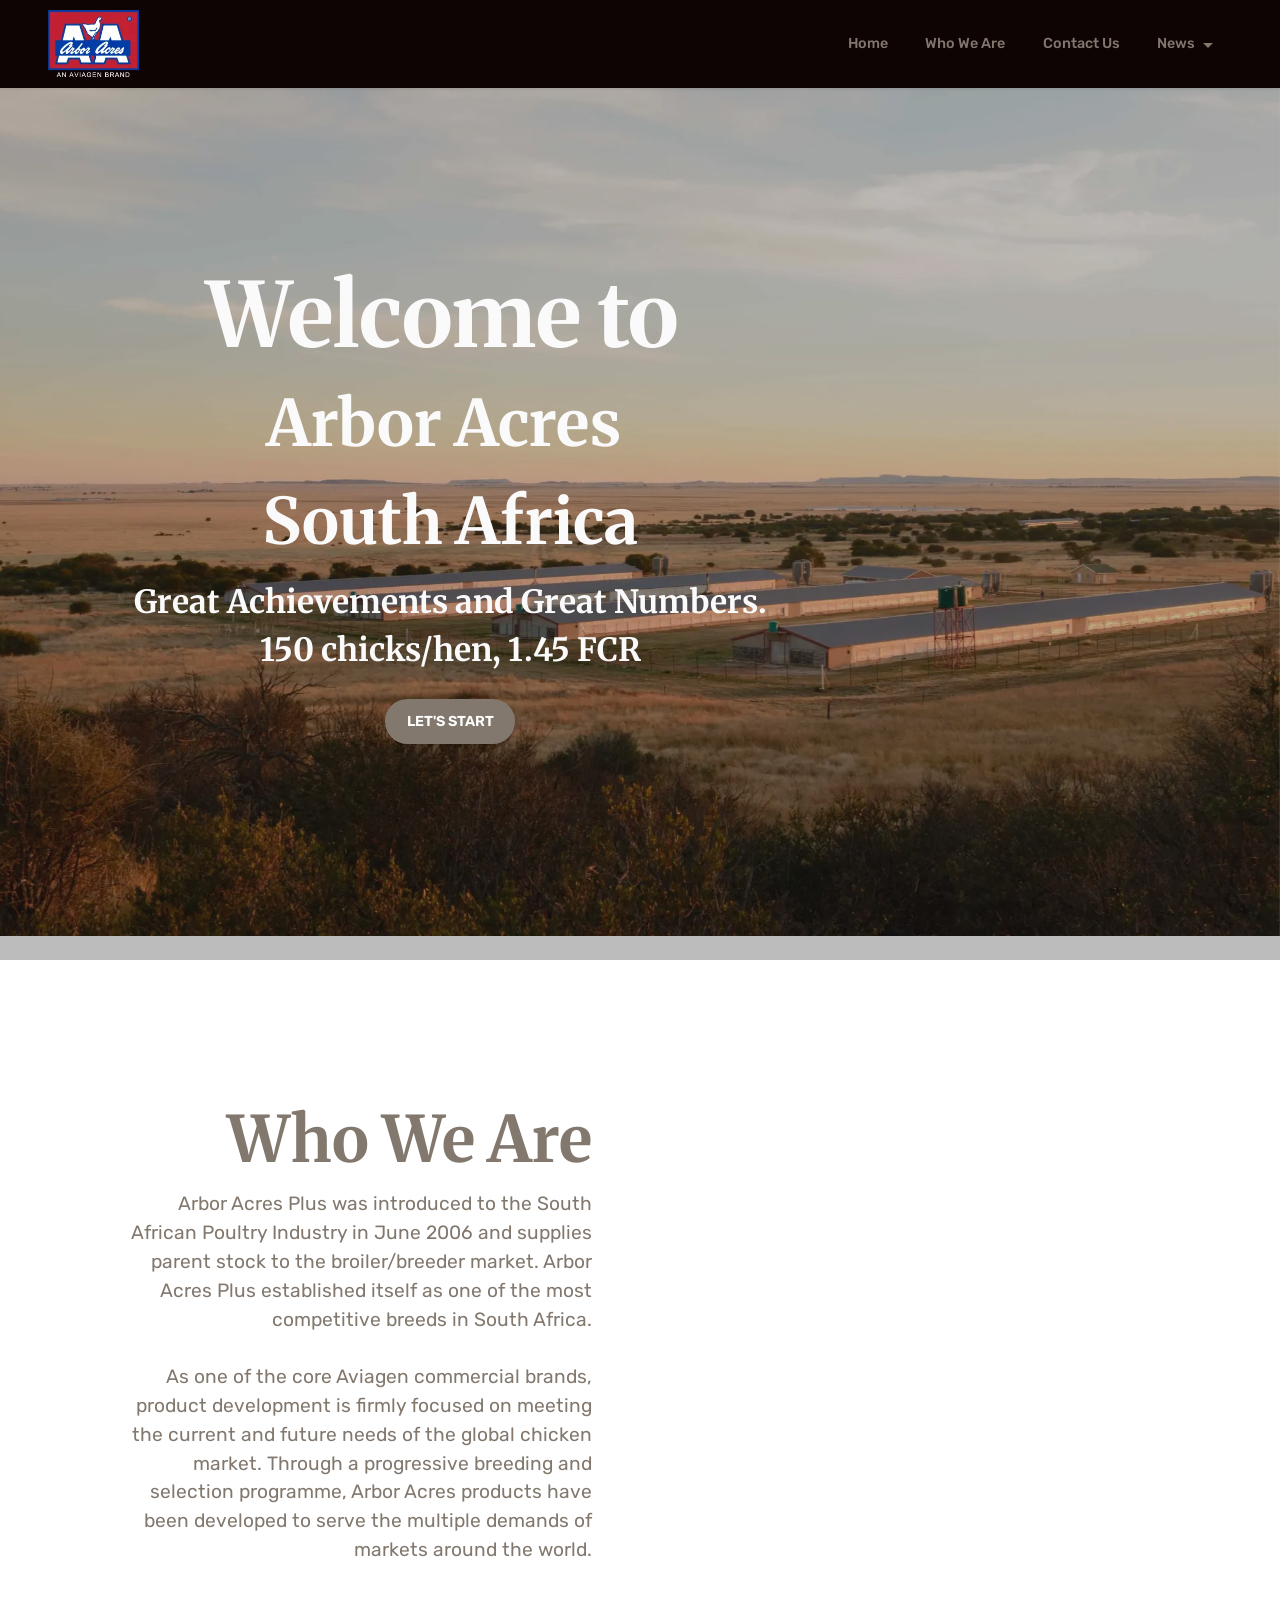
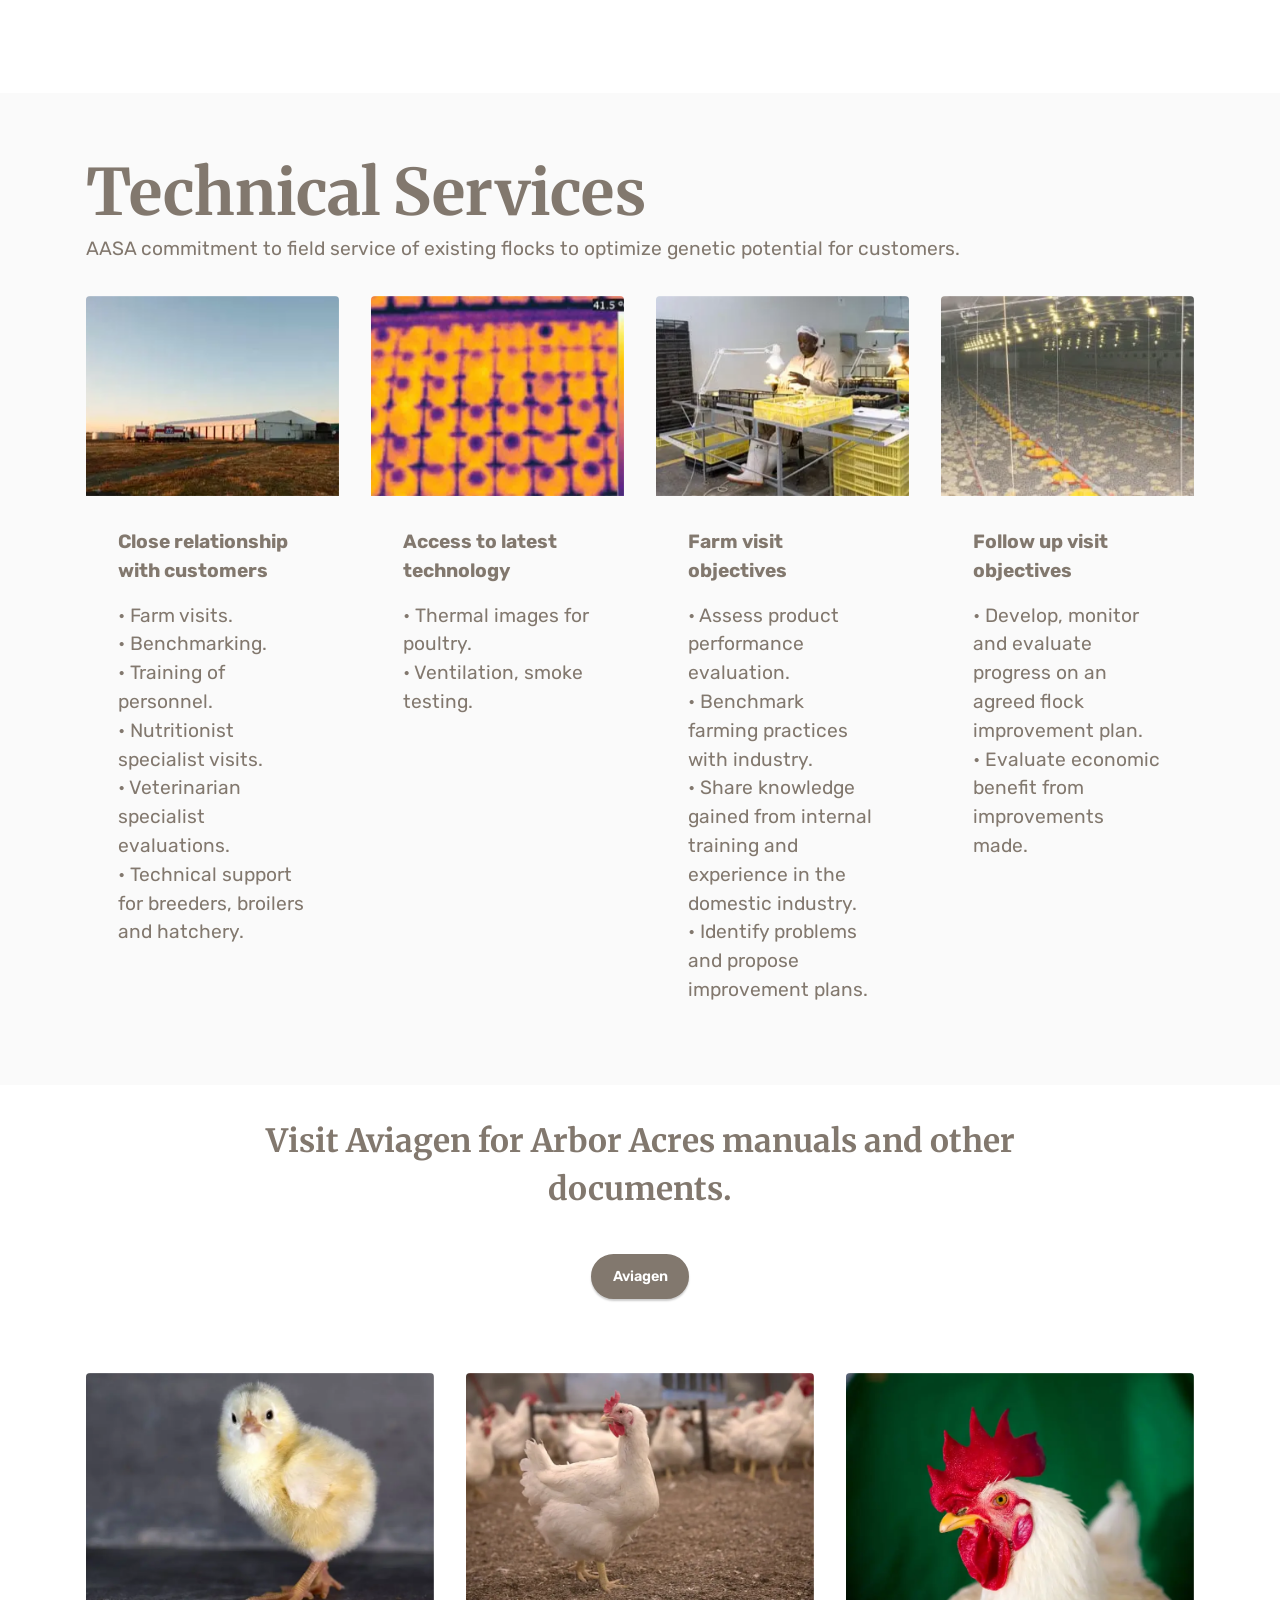
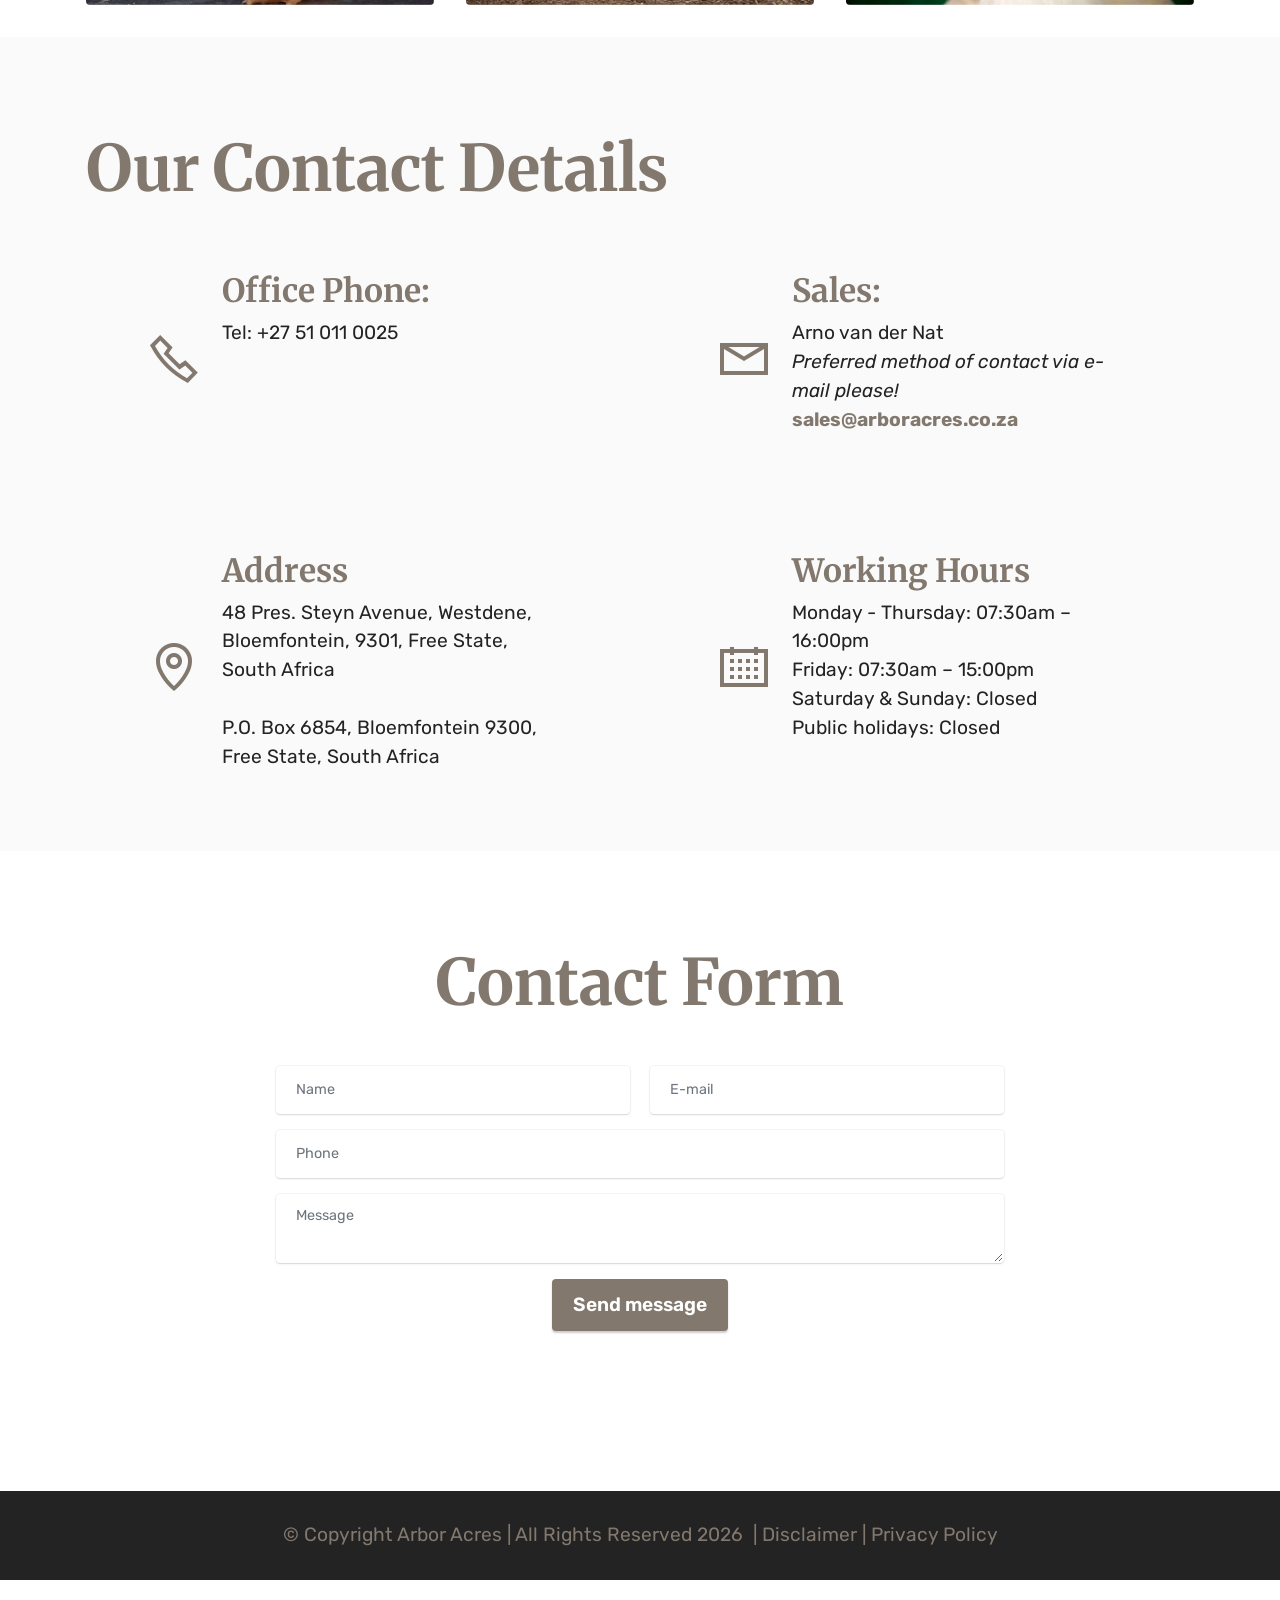
==== commit 5e3db4c5: "Add files via upload" ====
--- a/index.html
+++ b/index.html
@@ -22,7 +22,7 @@
   <noscript><link rel="stylesheet" href="https://fonts.googleapis.com/css?family=Merriweather:300,300i,400,400i,700,700i,900,900i&display=swap"></noscript>
   <link rel="preload" href="https://fonts.googleapis.com/css?family=Rubik:300,400,500,600,700,800,900,300i,400i,500i,600i,700i,800i,900i&display=swap" as="style" onload="this.onload=null;this.rel='stylesheet'">
   <noscript><link rel="stylesheet" href="https://fonts.googleapis.com/css?family=Rubik:300,400,500,600,700,800,900,300i,400i,500i,600i,700i,800i,900i&display=swap"></noscript>
-  <link rel="preload" as="style" href="assets/mobirise/css/mbr-additional.css?v=gQ2fZY"><link rel="stylesheet" href="assets/mobirise/css/mbr-additional.css?v=gQ2fZY" type="text/css">
+  <link rel="preload" as="style" href="assets/mobirise/css/mbr-additional.css?v=wBWjFg"><link rel="stylesheet" href="assets/mobirise/css/mbr-additional.css?v=wBWjFg" type="text/css">
 
   
   
@@ -51,9 +51,9 @@
                 </div>
             </button>
             <div class="collapse navbar-collapse" id="navbarSupportedContent">
-                <ul class="navbar-nav nav-dropdown nav-right" data-app-modern-menu="true"><li class="nav-item"><a class="nav-link link text-success text-primary display-4" href="index.html">Home</a></li><li class="nav-item"><a class="nav-link link text-success text-primary display-4" href="index.html#video5-1">Who We Are</a></li>
-                    <li class="nav-item"><a class="nav-link link text-success text-primary display-4" href="index.html#form02-25">Contact Us</a></li>
-                    <li class="nav-item dropdown"><a class="nav-link link text-success dropdown-toggle display-4" href="index.html#content4-1q" data-toggle="dropdown-submenu" data-bs-toggle="dropdown" data-bs-auto-close="outside" aria-expanded="false">News</a><div class="dropdown-menu" aria-labelledby="dropdown-972"><a class="text-success dropdown-item text-primary display-4" href="news.html">Latest News</a><a class="text-success show dropdown-item text-primary display-4" href="gallery.html">Gallery</a></div>
+                <ul class="navbar-nav nav-dropdown nav-right" data-app-modern-menu="true"><li class="nav-item"><a class="nav-link link text-primary display-4" href="index.html">Home</a></li><li class="nav-item"><a class="nav-link link text-primary display-4" href="index.html#video5-1">Who We Are</a></li>
+                    <li class="nav-item"><a class="nav-link link text-primary display-4" href="index.html#form02-25">Contact Us</a></li>
+                    <li class="nav-item dropdown"><a class="nav-link link dropdown-toggle text-primary display-4" href="index.html#content4-1q" data-toggle="dropdown-submenu" data-bs-toggle="dropdown" data-bs-auto-close="outside" aria-expanded="false">News</a><div class="dropdown-menu" aria-labelledby="dropdown-972"><a class="dropdown-item text-primary display-4" href="news.html">Latest News</a><a class="show dropdown-item text-primary display-4" href="gallery.html">Gallery</a></div>
                     </li></ul>
                 
                 
@@ -76,7 +76,7 @@
                 
                 <p class="mbr-text mbr-fonts-style display-5"><strong>Great Achievements and Great Numbers.
 <br>150 chicks/hen, 1.45 FCR</strong></p>
-                <div class="mbr-section-btn mt-3"><a class="btn btn-primary display-4" href="index.html#video5-1">LET'S START</a></div>
+                <div class="mbr-section-btn mt-3"><a class="btn btn-secondary display-4" href="index.html#video5-1">LET'S START</a></div>
             </div>
         </div>
     </div>
@@ -93,7 +93,7 @@
         </div>
         <div class="row align-items-center">
             <div class="col-12 col-lg-6 video-block">
-                <div class="video-wrapper"><iframe class="mbr-embedded-video" src="assets/playervimeo/AA_Raising Industry Standards_2015_HD.mp4?rel=0&amp;amp;&amp;showinfo=0&amp;autoplay=0&amp;loop=0" width="800" height="600" frameborder="0" allowfullscreen></iframe></div>
+                <div class="video-wrapper"><iframe class="mbr-embedded-video" src="https://www.youtube.com/embed/uNCr7NdOJgw?rel=0&amp;amp;&amp;showinfo=0&amp;autoplay=0&amp;loop=0" width="800" height="600" frameborder="0" allowfullscreen></iframe></div>
                 
             </div>
             <div class="col-12 col-lg">
@@ -191,7 +191,7 @@
             <div class="title col-md-12 col-lg-10">
                 <h3 class="mbr-section-title mbr-fonts-style align-center mb-4 display-5"><strong>Visit Aviagen for Arbor Acres manuals and other documents.</strong></h3>
                 
-                <div class="mbr-section-btn align-center"><a class="btn btn-primary display-4" href="https://tmea.aviagen.com/tmea/brands/arbor-acres/" target="_blank">Aviagen </a></div>
+                <div class="mbr-section-btn align-center"><a class="btn btn-secondary display-4" href="https://tmea.aviagen.com/tmea/brands/arbor-acres/" target="_blank">Aviagen </a></div>
             </div>
         </div>
     </div>
@@ -261,7 +261,7 @@
             <div class="card col-12 col-md-6">
                 <div class="card-wrapper">
                     <div class="image-wrapper">
-                        <span class="mbr-iconfont mobi-mbri-letter mobi-mbri"></span>
+                        <span class="mbr-iconfont mobi-mbri-letter mobi-mbri" style="color: rgb(130, 120, 110); fill: rgb(130, 120, 110);"></span>
                     </div>
                     <div class="text-wrapper">
                         <h6 class="card-title mbr-fonts-style mb-1 display-5">
@@ -277,7 +277,7 @@
             <div class="card col-12 col-md-6">
                 <div class="card-wrapper">
                     <div class="image-wrapper">
-                        <span class="mbr-iconfont mobi-mbri-map-pin mobi-mbri"></span>
+                        <span class="mbr-iconfont mobi-mbri-map-pin mobi-mbri" style="color: rgb(130, 120, 110); fill: rgb(130, 120, 110);"></span>
                     </div>
                     <div class="text-wrapper">
                         <h6 class="card-title mbr-fonts-style mb-1 display-5">
@@ -291,7 +291,7 @@
             <div class="card col-12 col-md-6">
                 <div class="card-wrapper">
                     <div class="image-wrapper">
-                        <span class="mbr-iconfont mobi-mbri-calendar mobi-mbri"></span>
+                        <span class="mbr-iconfont mobi-mbri-calendar mobi-mbri" style="color: rgb(130, 120, 110); fill: rgb(130, 120, 110);"></span>
                     </div>
                     <div class="text-wrapper">
                         <h6 class="card-title mbr-fonts-style mb-1 display-5">
@@ -322,7 +322,7 @@
         </div>
         <div class="row justify-content-center">
             <div class="col-lg-8 mx-auto mbr-form" data-form-type="formoid">
-                <form action="https://mobirise.eu/" method="POST" class="mbr-form form-with-styler" data-form-title="Form Name"><input type="hidden" name="email" data-form-email="true" value="SrCP30t5KUI2A8e/1AKqlsSgCOqzERMHhRQJOqtuTdBSdoEUuRZ8ZurXK/2KfaRFJw/y+xYd80jGn6yjU5EJxIvdtMOouNguzEn3o0JhnfC0bLnSXrWvkJYCNFJVaCig">
+                <form action="https://mobirise.eu/" method="POST" class="mbr-form form-with-styler" data-form-title="Form Name"><input type="hidden" name="email" data-form-email="true" value="Mlh/4/fpXCE0GHEkR+/jkCHMFGtvKwWM3qFYdllxvz8ItB1zhOcJ817VE2EGPqp/iANSqFIrKThx8egVxsWArVNuwI3VcOiGBWQ6+nZNlP+rvOg1Zle5aqoRqcAYLUwi">
                     <div class="row">
                         <div hidden="hidden" data-form-alert="" class="alert alert-success col-12">Thanks for filling out the form!</div>
                         <div hidden="hidden" data-form-alert-danger="" class="alert alert-danger col-12">
@@ -342,9 +342,7 @@
                         <div class="col-12 form-group mb-3" data-for="textarea">
                             <textarea name="textarea" placeholder="Message" data-form-field="textarea" class="form-control" id="textarea-form02-25"></textarea>
                         </div>
-                        <div class="col-lg-12 col-md-12 col-sm-12 align-center mbr-section-btn">
-                            <button type="submit" class="btn btn-primary display-7">Send message</button>
-                        </div>
+                        <div class="col-lg-12 col-md-12 col-sm-12 align-center mbr-section-btn"><button type="submit" class="btn btn-secondary display-7">Send message</button></div>
                     </div>
                 </form>
             </div>
@@ -362,11 +360,11 @@
         <div class="media-container-row align-center mbr-white">
             <div class="col-12">
                 <p class="mbr-text mb-0 mbr-fonts-style display-7">
-                    © Copyright Arbor Acres  | All Rights Reserved 2026&nbsp; | <a href="disclaimer.html#header1-27" class="text-primary" target="_blank">Disclaimer</a> | <a href="Privacypolicy.html#header1-2q" class="text-primary">Privacy Policy</a></p>
-            </div>
-        </div>
-    </div>
-</section><section class="display-7" style="padding: 0;align-items: center;justify-content: center;flex-wrap: wrap;    align-content: center;display: flex;position: relative;height: 4rem;"><a href="https://mobiri.se/" style="flex: 1 1;height: 4rem;position: absolute;width: 100%;z-index: 1;"><img alt="" style="height: 4rem;" src="[data-uri]"></a><p style="margin: 0;text-align: center;" class="display-7">&#8204;</p><a style="z-index:1" href="https://mobirise.com">Mobirise.com </a></section><script src="assets/bootstrap/js/bootstrap.bundle.min.js"></script>  <script src="assets/parallax/jarallax.js"></script>  <script src="assets/smoothscroll/smooth-scroll.js"></script>  <script src="assets/ytplayer/index.js"></script>  <script src="assets/dropdown/js/navbar-dropdown.js"></script>  <script src="assets/playervimeo/vimeo_player.js"></script>  <script src="assets/theme/js/script.js"></script>  <script src="assets/formoid/formoid.min.js"></script>  
+                    © Copyright Arbor Acres  | All Rights Reserved 2026&nbsp; | <a href="disclaimer.html#header1-27" class="text-secondary text-primary" target="_blank">Disclaimer</a> | <a href="Privacypolicy.html#header1-2q" class="text-secondary text-primary" target="_blank">Privacy Policy</a></p>
+            </div>
+        </div>
+    </div>
+</section><section class="display-7" style="padding: 0;align-items: center;justify-content: center;flex-wrap: wrap;    align-content: center;display: flex;position: relative;height: 4rem;"><a href="https://mobiri.se/" style="flex: 1 1;height: 4rem;position: absolute;width: 100%;z-index: 1;"><img alt="" style="height: 4rem;" src="[data-uri]"></a><p style="margin: 0;text-align: center;" class="display-7">&#8204;</p><a style="z-index:1" href="https://mobirise.com/offline-website-builder.html">Offline Website Maker</a></section><script src="assets/bootstrap/js/bootstrap.bundle.min.js"></script>  <script src="assets/parallax/jarallax.js"></script>  <script src="assets/smoothscroll/smooth-scroll.js"></script>  <script src="assets/ytplayer/index.js"></script>  <script src="assets/dropdown/js/navbar-dropdown.js"></script>  <script src="assets/playervimeo/vimeo_player.js"></script>  <script src="assets/theme/js/script.js"></script>  <script src="assets/formoid/formoid.min.js"></script>  
   
   
   <input name="animation" type="hidden">
--- a/assets/web/assets/mobirise-icons2/mobirise2.css
+++ b/assets/web/assets/mobirise-icons2/mobirise2.css
@@ -0,0 +1,499 @@
+@font-face {
+  font-family: 'Moririse2';
+  font-display: swap;
+  src:  url('mobirise2.eot?f2bix4');
+  src:  url('mobirise2.eot?f2bix4#iefix') format('embedded-opentype'),
+    url('mobirise2.woff2?f2bix4') format('woff2'),
+    url('mobirise2.woff?f2bix4') format('woff'),
+    url('mobirise2.ttf?f2bix4') format('truetype'),
+    url('mobirise2.svg?f2bix4#mobirise2') format('svg');
+  font-weight: normal;
+  font-style: normal;
+}
+
+[class^="mobi-"], [class*=" mobi-"] {
+  /* use !important to prevent issues with browser extensions that change fonts */
+  font-family: 'Moririse2' !important;
+  speak: none;
+  font-style: normal;
+  font-weight: normal;
+  font-variant: normal;
+  text-transform: none;
+  line-height: 1;
+
+  /* Better Font Rendering =========== */
+  -webkit-font-smoothing: antialiased;
+  -moz-osx-font-smoothing: grayscale;
+}
+
+.mobi-mbri-add-submenu:before {
+  content: "\e900";
+}
+.mobi-mbri-alert:before {
+  content: "\e901";
+}
+.mobi-mbri-align-center:before {
+  content: "\e902";
+}
+.mobi-mbri-align-justify:before {
+  content: "\e903";
+}
+.mobi-mbri-align-left:before {
+  content: "\e904";
+}
+.mobi-mbri-align-right:before {
+  content: "\e905";
+}
+.mobi-mbri-android:before {
+  content: "\e906";
+}
+.mobi-mbri-apple:before {
+  content: "\e907";
+}
+.mobi-mbri-arrow-down:before {
+  content: "\e908";
+}
+.mobi-mbri-arrow-next:before {
+  content: "\e909";
+}
+.mobi-mbri-arrow-prev:before {
+  content: "\e90a";
+}
+.mobi-mbri-arrow-up:before {
+  content: "\e90b";
+}
+.mobi-mbri-bold:before {
+  content: "\e90c";
+}
+.mobi-mbri-bookmark:before {
+  content: "\e90d";
+}
+.mobi-mbri-bootstrap:before {
+  content: "\e90e";
+}
+.mobi-mbri-briefcase:before {
+  content: "\e90f";
+}
+.mobi-mbri-browse:before {
+  content: "\e910";
+}
+.mobi-mbri-bulleted-list:before {
+  content: "\e911";
+}
+.mobi-mbri-calendar:before {
+  content: "\e912";
+}
+.mobi-mbri-camera:before {
+  content: "\e913";
+}
+.mobi-mbri-cart-add:before {
+  content: "\e914";
+}
+.mobi-mbri-cart-full:before {
+  content: "\e915";
+}
+.mobi-mbri-cash:before {
+  content: "\e916";
+}
+.mobi-mbri-change-style:before {
+  content: "\e917";
+}
+.mobi-mbri-chat:before {
+  content: "\e918";
+}
+.mobi-mbri-clock:before {
+  content: "\e919";
+}
+.mobi-mbri-close:before {
+  content: "\e91a";
+}
+.mobi-mbri-cloud:before {
+  content: "\e91b";
+}
+.mobi-mbri-code:before {
+  content: "\e91c";
+}
+.mobi-mbri-contact-form:before {
+  content: "\e91d";
+}
+.mobi-mbri-credit-card:before {
+  content: "\e91e";
+}
+.mobi-mbri-cursor-click:before {
+  content: "\e91f";
+}
+.mobi-mbri-cust-feedback:before {
+  content: "\e920";
+}
+.mobi-mbri-database:before {
+  content: "\e921";
+}
+.mobi-mbri-delivery:before {
+  content: "\e922";
+}
+.mobi-mbri-desktop:before {
+  content: "\e923";
+}
+.mobi-mbri-devices:before {
+  content: "\e924";
+}
+.mobi-mbri-down:before {
+  content: "\e925";
+}
+.mobi-mbri-download-2:before {
+  content: "\e926";
+}
+.mobi-mbri-download:before {
+  content: "\e927";
+}
+.mobi-mbri-drag-n-drop-2:before {
+  content: "\e928";
+}
+.mobi-mbri-drag-n-drop:before {
+  content: "\e929";
+}
+.mobi-mbri-edit-2:before {
+  content: "\e92a";
+}
+.mobi-mbri-edit:before {
+  content: "\e92b";
+}
+.mobi-mbri-error:before {
+  content: "\e92c";
+}
+.mobi-mbri-extension:before {
+  content: "\e92d";
+}
+.mobi-mbri-features:before {
+  content: "\e92e";
+}
+.mobi-mbri-file:before {
+  content: "\e92f";
+}
+.mobi-mbri-flag:before {
+  content: "\e930";
+}
+.mobi-mbri-folder:before {
+  content: "\e931";
+}
+.mobi-mbri-gift:before {
+  content: "\e932";
+}
+.mobi-mbri-github:before {
+  content: "\e933";
+}
+.mobi-mbri-globe-2:before {
+  content: "\e934";
+}
+.mobi-mbri-globe:before {
+  content: "\e935";
+}
+.mobi-mbri-growing-chart:before {
+  content: "\e936";
+}
+.mobi-mbri-hearth:before {
+  content: "\e937";
+}
+.mobi-mbri-help:before {
+  content: "\e938";
+}
+.mobi-mbri-home:before {
+  content: "\e939";
+}
+.mobi-mbri-hot-cup:before {
+  content: "\e93a";
+}
+.mobi-mbri-idea:before {
+  content: "\e93b";
+}
+.mobi-mbri-image-gallery:before {
+  content: "\e93c";
+}
+.mobi-mbri-image-slider:before {
+  content: "\e93d";
+}
+.mobi-mbri-info:before {
+  content: "\e93e";
+}
+.mobi-mbri-italic:before {
+  content: "\e93f";
+}
+.mobi-mbri-key:before {
+  content: "\e940";
+}
+.mobi-mbri-laptop:before {
+  content: "\e941";
+}
+.mobi-mbri-layers:before {
+  content: "\e942";
+}
+.mobi-mbri-left-right:before {
+  content: "\e943";
+}
+.mobi-mbri-left:before {
+  content: "\e944";
+}
+.mobi-mbri-letter:before {
+  content: "\e945";
+}
+.mobi-mbri-like:before {
+  content: "\e946";
+}
+.mobi-mbri-link:before {
+  content: "\e947";
+}
+.mobi-mbri-lock:before {
+  content: "\e948";
+}
+.mobi-mbri-login:before {
+  content: "\e949";
+}
+.mobi-mbri-logout:before {
+  content: "\e94a";
+}
+.mobi-mbri-magic-stick:before {
+  content: "\e94b";
+}
+.mobi-mbri-map-pin:before {
+  content: "\e94c";
+}
+.mobi-mbri-menu:before {
+  content: "\e94d";
+}
+.mobi-mbri-mobile-2:before {
+  content: "\e94e";
+}
+.mobi-mbri-mobile-horizontal:before {
+  content: "\e94f";
+}
+.mobi-mbri-mobile:before {
+  content: "\e950";
+}
+.mobi-mbri-mobirise:before {
+  content: "\e951";
+}
+.mobi-mbri-more-horizontal:before {
+  content: "\e952";
+}
+.mobi-mbri-more-vertical:before {
+  content: "\e953";
+}
+.mobi-mbri-music:before {
+  content: "\e954";
+}
+.mobi-mbri-new-file:before {
+  content: "\e955";
+}
+.mobi-mbri-numbered-list:before {
+  content: "\e956";
+}
+.mobi-mbri-opened-folder:before {
+  content: "\e957";
+}
+.mobi-mbri-pages:before {
+  content: "\e958";
+}
+.mobi-mbri-paper-plane:before {
+  content: "\e959";
+}
+.mobi-mbri-paperclip:before {
+  content: "\e95a";
+}
+.mobi-mbri-phone:before {
+  content: "\e95b";
+}
+.mobi-mbri-photo:before {
+  content: "\e95c";
+}
+.mobi-mbri-photos:before {
+  content: "\e95d";
+}
+.mobi-mbri-pin:before {
+  content: "\e95e";
+}
+.mobi-mbri-play:before {
+  content: "\e95f";
+}
+.mobi-mbri-plus:before {
+  content: "\e960";
+}
+.mobi-mbri-preview:before {
+  content: "\e961";
+}
+.mobi-mbri-print:before {
+  content: "\e962";
+}
+.mobi-mbri-protect:before {
+  content: "\e963";
+}
+.mobi-mbri-question:before {
+  content: "\e964";
+}
+.mobi-mbri-quote-left:before {
+  content: "\e965";
+}
+.mobi-mbri-quote-right:before {
+  content: "\e966";
+}
+.mobi-mbri-redo:before {
+  content: "\e967";
+}
+.mobi-mbri-refresh:before {
+  content: "\e968";
+}
+.mobi-mbri-responsive-2:before {
+  content: "\e969";
+}
+.mobi-mbri-responsive:before {
+  content: "\e96a";
+}
+.mobi-mbri-right:before {
+  content: "\e96b";
+}
+.mobi-mbri-rocket:before {
+  content: "\e96c";
+}
+.mobi-mbri-sad-face:before {
+  content: "\e96d";
+}
+.mobi-mbri-sale:before {
+  content: "\e96e";
+}
+.mobi-mbri-save:before {
+  content: "\e96f";
+}
+.mobi-mbri-search:before {
+  content: "\e970";
+}
+.mobi-mbri-setting-2:before {
+  content: "\e971";
+}
+.mobi-mbri-setting-3:before {
+  content: "\e972";
+}
+.mobi-mbri-setting:before {
+  content: "\e973";
+}
+.mobi-mbri-share:before {
+  content: "\e974";
+}
+.mobi-mbri-shopping-bag:before {
+  content: "\e975";
+}
+.mobi-mbri-shopping-basket:before {
+  content: "\e976";
+}
+.mobi-mbri-shopping-cart:before {
+  content: "\e977";
+}
+.mobi-mbri-sites:before {
+  content: "\e978";
+}
+.mobi-mbri-smile-face:before {
+  content: "\e979";
+}
+.mobi-mbri-speed:before {
+  content: "\e97a";
+}
+.mobi-mbri-star:before {
+  content: "\e97b";
+}
+.mobi-mbri-success:before {
+  content: "\e97c";
+}
+.mobi-mbri-sun:before {
+  content: "\e97d";
+}
+.mobi-mbri-sun2:before {
+  content: "\e97e";
+}
+.mobi-mbri-tablet-vertical:before {
+  content: "\e97f";
+}
+.mobi-mbri-tablet:before {
+  content: "\e980";
+}
+.mobi-mbri-target:before {
+  content: "\e981";
+}
+.mobi-mbri-timer:before {
+  content: "\e982";
+}
+.mobi-mbri-to-ftp:before {
+  content: "\e983";
+}
+.mobi-mbri-to-local-drive:before {
+  content: "\e984";
+}
+.mobi-mbri-touch-swipe:before {
+  content: "\e985";
+}
+.mobi-mbri-touch:before {
+  content: "\e986";
+}
+.mobi-mbri-trash:before {
+  content: "\e987";
+}
+.mobi-mbri-underline:before {
+  content: "\e988";
+}
+.mobi-mbri-undo:before {
+  content: "\e989";
+}
+.mobi-mbri-unlink:before {
+  content: "\e98a";
+}
+.mobi-mbri-unlock:before {
+  content: "\e98b";
+}
+.mobi-mbri-up-down:before {
+  content: "\e98c";
+}
+.mobi-mbri-up:before {
+  content: "\e98d";
+}
+.mobi-mbri-update:before {
+  content: "\e98e";
+}
+.mobi-mbri-upload-2:before {
+  content: "\e98f";
+}
+.mobi-mbri-upload:before {
+  content: "\e990";
+}
+.mobi-mbri-user-2:before {
+  content: "\e991";
+}
+.mobi-mbri-user:before {
+  content: "\e992";
+}
+.mobi-mbri-users:before {
+  content: "\e993";
+}
+.mobi-mbri-video-play:before {
+  content: "\e994";
+}
+.mobi-mbri-video:before {
+  content: "\e995";
+}
+.mobi-mbri-watch:before {
+  content: "\e996";
+}
+.mobi-mbri-website-theme-2:before {
+  content: "\e997";
+}
+.mobi-mbri-website-theme:before {
+  content: "\e998";
+}
+.mobi-mbri-wifi:before {
+  content: "\e999";
+}
+.mobi-mbri-windows:before {
+  content: "\e99a";
+}
+.mobi-mbri-zoom-in:before {
+  content: "\e99b";
+}
+.mobi-mbri-zoom-out:before {
+  content: "\e99c";
+}
--- a/assets/parallax/jarallax.css
+++ b/assets/parallax/jarallax.css
@@ -0,0 +1,15 @@
+.jarallax {
+    position: relative;
+    z-index: 0;
+}
+.jarallax > .jarallax-img {
+    position: absolute;
+    object-fit: cover;
+    /* support for plugin https://github.com/bfred-it/object-fit-images */
+    font-family: 'object-fit: cover;';
+    top: 0;
+    left: 0;
+    width: 100%;
+    height: 100%;
+    z-index: -1;
+}
--- a/assets/socicon/css/styles.css
+++ b/assets/socicon/css/styles.css
@@ -0,0 +1,940 @@
+@charset "UTF-8";
+
+@font-face {
+  font-family: 'Socicon';
+  src:  url('../fonts/socicon.eot');
+  src:  url('../fonts/socicon.eot?#iefix') format('embedded-opentype'),
+    url('../fonts/socicon.woff2') format('woff2'),
+    url('../fonts/socicon.ttf') format('truetype'),
+    url('../fonts/socicon.woff') format('woff'),
+    url('../fonts/socicon.svg#socicon') format('svg');
+  font-weight: normal;
+  font-style: normal;
+  font-display: swap;
+}
+
+[data-icon]:before {
+  font-family: "socicon" !important;
+  content: attr(data-icon);
+  font-style: normal !important;
+  font-weight: normal !important;
+  font-variant: normal !important;
+  text-transform: none !important;
+  speak: none;
+  line-height: 1;
+  -webkit-font-smoothing: antialiased;
+  -moz-osx-font-smoothing: grayscale;
+}
+
+[class^="socicon-"], [class*=" socicon-"] {
+  /* use !important to prevent issues with browser extensions that change fonts */
+  font-family: 'Socicon' !important;
+  speak: none;
+  font-style: normal;
+  font-weight: normal;
+  font-variant: normal;
+  text-transform: none;
+  line-height: 1;
+
+  /* Better Font Rendering =========== */
+  -webkit-font-smoothing: antialiased;
+  -moz-osx-font-smoothing: grayscale;
+}
+
+.socicon-500px:before {
+  content: "\e000";
+}
+.socicon-8tracks:before {
+  content: "\e001";
+}
+.socicon-airbnb:before {
+  content: "\e002";
+}
+.socicon-alliance:before {
+  content: "\e003";
+}
+.socicon-amazon:before {
+  content: "\e004";
+}
+.socicon-amplement:before {
+  content: "\e005";
+}
+.socicon-android:before {
+  content: "\e006";
+}
+.socicon-angellist:before {
+  content: "\e007";
+}
+.socicon-apple:before {
+  content: "\e008";
+}
+.socicon-appnet:before {
+  content: "\e009";
+}
+.socicon-baidu:before {
+  content: "\e00a";
+}
+.socicon-bandcamp:before {
+  content: "\e00b";
+}
+.socicon-battlenet:before {
+  content: "\e00c";
+}
+.socicon-mixer:before {
+  content: "\e00d";
+}
+.socicon-bebee:before {
+  content: "\e00e";
+}
+.socicon-bebo:before {
+  content: "\e00f";
+}
+.socicon-behance:before {
+  content: "\e010";
+}
+.socicon-blizzard:before {
+  content: "\e011";
+}
+.socicon-blogger:before {
+  content: "\e012";
+}
+.socicon-buffer:before {
+  content: "\e013";
+}
+.socicon-chrome:before {
+  content: "\e014";
+}
+.socicon-coderwall:before {
+  content: "\e015";
+}
+.socicon-curse:before {
+  content: "\e016";
+}
+.socicon-dailymotion:before {
+  content: "\e017";
+}
+.socicon-deezer:before {
+  content: "\e018";
+}
+.socicon-delicious:before {
+  content: "\e019";
+}
+.socicon-deviantart:before {
+  content: "\e01a";
+}
+.socicon-diablo:before {
+  content: "\e01b";
+}
+.socicon-digg:before {
+  content: "\e01c";
+}
+.socicon-discord:before {
+  content: "\e01d";
+}
+.socicon-disqus:before {
+  content: "\e01e";
+}
+.socicon-douban:before {
+  content: "\e01f";
+}
+.socicon-draugiem:before {
+  content: "\e020";
+}
+.socicon-dribbble:before {
+  content: "\e021";
+}
+.socicon-drupal:before {
+  content: "\e022";
+}
+.socicon-ebay:before {
+  content: "\e023";
+}
+.socicon-ello:before {
+  content: "\e024";
+}
+.socicon-endomodo:before {
+  content: "\e025";
+}
+.socicon-envato:before {
+  content: "\e026";
+}
+.socicon-etsy:before {
+  content: "\e027";
+}
+.socicon-facebook:before {
+  content: "\e028";
+}
+.socicon-feedburner:before {
+  content: "\e029";
+}
+.socicon-filmweb:before {
+  content: "\e02a";
+}
+.socicon-firefox:before {
+  content: "\e02b";
+}
+.socicon-flattr:before {
+  content: "\e02c";
+}
+.socicon-flickr:before {
+  content: "\e02d";
+}
+.socicon-formulr:before {
+  content: "\e02e";
+}
+.socicon-forrst:before {
+  content: "\e02f";
+}
+.socicon-foursquare:before {
+  content: "\e030";
+}
+.socicon-friendfeed:before {
+  content: "\e031";
+}
+.socicon-github:before {
+  content: "\e032";
+}
+.socicon-goodreads:before {
+  content: "\e033";
+}
+.socicon-google:before {
+  content: "\e034";
+}
+.socicon-googlescholar:before {
+  content: "\e035";
+}
+.socicon-googlegroups:before {
+  content: "\e036";
+}
+.socicon-googlephotos:before {
+  content: "\e037";
+}
+.socicon-googleplus:before {
+  content: "\e038";
+}
+.socicon-grooveshark:before {
+  content: "\e039";
+}
+.socicon-hackerrank:before {
+  content: "\e03a";
+}
+.socicon-hearthstone:before {
+  content: "\e03b";
+}
+.socicon-hellocoton:before {
+  content: "\e03c";
+}
+.socicon-heroes:before {
+  content: "\e03d";
+}
+.socicon-smashcast:before {
+  content: "\e03e";
+}
+.socicon-horde:before {
+  content: "\e03f";
+}
+.socicon-houzz:before {
+  content: "\e040";
+}
+.socicon-icq:before {
+  content: "\e041";
+}
+.socicon-identica:before {
+  content: "\e042";
+}
+.socicon-imdb:before {
+  content: "\e043";
+}
+.socicon-instagram:before {
+  content: "\e044";
+}
+.socicon-issuu:before {
+  content: "\e045";
+}
+.socicon-istock:before {
+  content: "\e046";
+}
+.socicon-itunes:before {
+  content: "\e047";
+}
+.socicon-keybase:before {
+  content: "\e048";
+}
+.socicon-lanyrd:before {
+  content: "\e049";
+}
+.socicon-lastfm:before {
+  content: "\e04a";
+}
+.socicon-line:before {
+  content: "\e04b";
+}
+.socicon-linkedin:before {
+  content: "\e04c";
+}
+.socicon-livejournal:before {
+  content: "\e04d";
+}
+.socicon-lyft:before {
+  content: "\e04e";
+}
+.socicon-macos:before {
+  content: "\e04f";
+}
+.socicon-mail:before {
+  content: "\e050";
+}
+.socicon-medium:before {
+  content: "\e051";
+}
+.socicon-meetup:before {
+  content: "\e052";
+}
+.socicon-mixcloud:before {
+  content: "\e053";
+}
+.socicon-modelmayhem:before {
+  content: "\e054";
+}
+.socicon-mumble:before {
+  content: "\e055";
+}
+.socicon-myspace:before {
+  content: "\e056";
+}
+.socicon-newsvine:before {
+  content: "\e057";
+}
+.socicon-nintendo:before {
+  content: "\e058";
+}
+.socicon-npm:before {
+  content: "\e059";
+}
+.socicon-odnoklassniki:before {
+  content: "\e05a";
+}
+.socicon-openid:before {
+  content: "\e05b";
+}
+.socicon-opera:before {
+  content: "\e05c";
+}
+.socicon-outlook:before {
+  content: "\e05d";
+}
+.socicon-overwatch:before {
+  content: "\e05e";
+}
+.socicon-patreon:before {
+  content: "\e05f";
+}
+.socicon-paypal:before {
+  content: "\e060";
+}
+.socicon-periscope:before {
+  content: "\e061";
+}
+.socicon-persona:before {
+  content: "\e062";
+}
+.socicon-pinterest:before {
+  content: "\e063";
+}
+.socicon-play:before {
+  content: "\e064";
+}
+.socicon-player:before {
+  content: "\e065";
+}
+.socicon-playstation:before {
+  content: "\e066";
+}
+.socicon-pocket:before {
+  content: "\e067";
+}
+.socicon-qq:before {
+  content: "\e068";
+}
+.socicon-quora:before {
+  content: "\e069";
+}
+.socicon-raidcall:before {
+  content: "\e06a";
+}
+.socicon-ravelry:before {
+  content: "\e06b";
+}
+.socicon-reddit:before {
+  content: "\e06c";
+}
+.socicon-renren:before {
+  content: "\e06d";
+}
+.socicon-researchgate:before {
+  content: "\e06e";
+}
+.socicon-residentadvisor:before {
+  content: "\e06f";
+}
+.socicon-reverbnation:before {
+  content: "\e070";
+}
+.socicon-rss:before {
+  content: "\e071";
+}
+.socicon-sharethis:before {
+  content: "\e072";
+}
+.socicon-skype:before {
+  content: "\e073";
+}
+.socicon-slideshare:before {
+  content: "\e074";
+}
+.socicon-smugmug:before {
+  content: "\e075";
+}
+.socicon-snapchat:before {
+  content: "\e076";
+}
+.socicon-songkick:before {
+  content: "\e077";
+}
+.socicon-soundcloud:before {
+  content: "\e078";
+}
+.socicon-spotify:before {
+  content: "\e079";
+}
+.socicon-stackexchange:before {
+  content: "\e07a";
+}
+.socicon-stackoverflow:before {
+  content: "\e07b";
+}
+.socicon-starcraft:before {
+  content: "\e07c";
+}
+.socicon-stayfriends:before {
+  content: "\e07d";
+}
+.socicon-steam:before {
+  content: "\e07e";
+}
+.socicon-storehouse:before {
+  content: "\e07f";
+}
+.socicon-strava:before {
+  content: "\e080";
+}
+.socicon-streamjar:before {
+  content: "\e081";
+}
+.socicon-stumbleupon:before {
+  content: "\e082";
+}
+.socicon-swarm:before {
+  content: "\e083";
+}
+.socicon-teamspeak:before {
+  content: "\e084";
+}
+.socicon-teamviewer:before {
+  content: "\e085";
+}
+.socicon-technorati:before {
+  content: "\e086";
+}
+.socicon-telegram:before {
+  content: "\e087";
+}
+.socicon-tripadvisor:before {
+  content: "\e088";
+}
+.socicon-tripit:before {
+  content: "\e089";
+}
+.socicon-triplej:before {
+  content: "\e08a";
+}
+.socicon-tumblr:before {
+  content: "\e08b";
+}
+.socicon-twitch:before {
+  content: "\e08c";
+}
+.socicon-twitter:before {
+  content: "\e08d";
+}
+.socicon-uber:before {
+  content: "\e08e";
+}
+.socicon-ventrilo:before {
+  content: "\e08f";
+}
+.socicon-viadeo:before {
+  content: "\e090";
+}
+.socicon-viber:before {
+  content: "\e091";
+}
+.socicon-viewbug:before {
+  content: "\e092";
+}
+.socicon-vimeo:before {
+  content: "\e093";
+}
+.socicon-vine:before {
+  content: "\e094";
+}
+.socicon-vkontakte:before {
+  content: "\e095";
+}
+.socicon-warcraft:before {
+  content: "\e096";
+}
+.socicon-wechat:before {
+  content: "\e097";
+}
+.socicon-weibo:before {
+  content: "\e098";
+}
+.socicon-whatsapp:before {
+  content: "\e099";
+}
+.socicon-wikipedia:before {
+  content: "\e09a";
+}
+.socicon-windows:before {
+  content: "\e09b";
+}
+.socicon-wordpress:before {
+  content: "\e09c";
+}
+.socicon-wykop:before {
+  content: "\e09d";
+}
+.socicon-xbox:before {
+  content: "\e09e";
+}
+.socicon-xing:before {
+  content: "\e09f";
+}
+.socicon-yahoo:before {
+  content: "\e0a0";
+}
+.socicon-yammer:before {
+  content: "\e0a1";
+}
+.socicon-yandex:before {
+  content: "\e0a2";
+}
+.socicon-yelp:before {
+  content: "\e0a3";
+}
+.socicon-younow:before {
+  content: "\e0a4";
+}
+.socicon-youtube:before {
+  content: "\e0a5";
+}
+.socicon-zapier:before {
+  content: "\e0a6";
+}
+.socicon-zerply:before {
+  content: "\e0a7";
+}
+.socicon-zomato:before {
+  content: "\e0a8";
+}
+.socicon-zynga:before {
+  content: "\e0a9";
+}
+.socicon-bluesky:before {
+  content: "\e0aa";
+}
+.socicon-threads:before {
+  content: "\e0ab";
+}
+.socicon-spreadshirt:before {
+  content: "\e901";
+}
+.socicon-gamejolt:before {
+  content: "\e902";
+}
+.socicon-trello:before {
+  content: "\e903";
+}
+.socicon-tunein:before {
+  content: "\e904";
+}
+.socicon-bloglovin:before {
+  content: "\e905";
+}
+.socicon-gamewisp:before {
+  content: "\e906";
+}
+.socicon-messenger:before {
+  content: "\e907";
+}
+.socicon-pandora:before {
+  content: "\e908";
+}
+.socicon-augment:before {
+  content: "\e909";
+}
+.socicon-bitbucket:before {
+  content: "\e90a";
+}
+.socicon-fyuse:before {
+  content: "\e90b";
+}
+.socicon-yt-gaming:before {
+  content: "\e90c";
+}
+.socicon-sketchfab:before {
+  content: "\e90d";
+}
+.socicon-mobcrush:before {
+  content: "\e90e";
+}
+.socicon-microsoft:before {
+  content: "\e90f";
+}
+.socicon-realtor:before {
+  content: "\e910";
+}
+.socicon-tidal:before {
+  content: "\e911";
+}
+.socicon-qobuz:before {
+  content: "\e912";
+}
+.socicon-natgeo:before {
+  content: "\e913";
+}
+.socicon-mastodon:before {
+  content: "\e914";
+}
+.socicon-unsplash:before {
+  content: "\e915";
+}
+.socicon-homeadvisor:before {
+  content: "\e916";
+}
+.socicon-angieslist:before {
+  content: "\e917";
+}
+.socicon-codepen:before {
+  content: "\e918";
+}
+.socicon-slack:before {
+  content: "\e919";
+}
+.socicon-openaigym:before {
+  content: "\e91a";
+}
+.socicon-logmein:before {
+  content: "\e91b";
+}
+.socicon-fiverr:before {
+  content: "\e91c";
+}
+.socicon-gotomeeting:before {
+  content: "\e91d";
+}
+.socicon-aliexpress:before {
+  content: "\e91e";
+}
+.socicon-guru:before {
+  content: "\e91f";
+}
+.socicon-appstore:before {
+  content: "\e920";
+}
+.socicon-homes:before {
+  content: "\e921";
+}
+.socicon-zoom:before {
+  content: "\e922";
+}
+.socicon-alibaba:before {
+  content: "\e923";
+}
+.socicon-craigslist:before {
+  content: "\e924";
+}
+.socicon-wix:before {
+  content: "\e925";
+}
+.socicon-redfin:before {
+  content: "\e926";
+}
+.socicon-googlecalendar:before {
+  content: "\e927";
+}
+.socicon-shopify:before {
+  content: "\e928";
+}
+.socicon-freelancer:before {
+  content: "\e929";
+}
+.socicon-seedrs:before {
+  content: "\e92a";
+}
+.socicon-bing:before {
+  content: "\e92b";
+}
+.socicon-doodle:before {
+  content: "\e92c";
+}
+.socicon-bonanza:before {
+  content: "\e92d";
+}
+.socicon-squarespace:before {
+  content: "\e92e";
+}
+.socicon-toptal:before {
+  content: "\e92f";
+}
+.socicon-gust:before {
+  content: "\e930";
+}
+.socicon-ask:before {
+  content: "\e931";
+}
+.socicon-trulia:before {
+  content: "\e932";
+}
+.socicon-loomly:before {
+  content: "\e933";
+}
+.socicon-ghost:before {
+  content: "\e934";
+}
+.socicon-upwork:before {
+  content: "\e935";
+}
+.socicon-fundable:before {
+  content: "\e936";
+}
+.socicon-booking:before {
+  content: "\e937";
+}
+.socicon-googlemaps:before {
+  content: "\e938";
+}
+.socicon-zillow:before {
+  content: "\e939";
+}
+.socicon-niconico:before {
+  content: "\e93a";
+}
+.socicon-toneden:before {
+  content: "\e93b";
+}
+.socicon-crunchbase:before {
+  content: "\e93c";
+}
+.socicon-homefy:before {
+  content: "\e93d";
+}
+.socicon-calendly:before {
+  content: "\e93e";
+}
+.socicon-livemaster:before {
+  content: "\e93f";
+}
+.socicon-udemy:before {
+  content: "\e940";
+}
+.socicon-codered:before {
+  content: "\e941";
+}
+.socicon-origin:before {
+  content: "\e942";
+}
+.socicon-nextdoor:before {
+  content: "\e943";
+}
+.socicon-portfolio:before {
+  content: "\e944";
+}
+.socicon-instructables:before {
+  content: "\e945";
+}
+.socicon-gitlab:before {
+  content: "\e946";
+}
+.socicon-hackernews:before {
+  content: "\e947";
+}
+.socicon-smashwords:before {
+  content: "\e948";
+}
+.socicon-kobo:before {
+  content: "\e949";
+}
+.socicon-bookbub:before {
+  content: "\e94a";
+}
+.socicon-mailru:before {
+  content: "\e94b";
+}
+.socicon-moddb:before {
+  content: "\e94c";
+}
+.socicon-indiedb:before {
+  content: "\e94d";
+}
+.socicon-traxsource:before {
+  content: "\e94e";
+}
+.socicon-gamefor:before {
+  content: "\e94f";
+}
+.socicon-pixiv:before {
+  content: "\e950";
+}
+.socicon-myanimelist:before {
+  content: "\e951";
+}
+.socicon-blackberry:before {
+  content: "\e952";
+}
+.socicon-wickr:before {
+  content: "\e953";
+}
+.socicon-spip:before {
+  content: "\e954";
+}
+.socicon-napster:before {
+  content: "\e955";
+}
+.socicon-beatport:before {
+  content: "\e956";
+}
+.socicon-hackerone:before {
+  content: "\e957";
+}
+.socicon-internet:before {
+  content: "\e958";
+}
+.socicon-ubuntu:before {
+  content: "\e959";
+}
+.socicon-artstation:before {
+  content: "\e95a";
+}
+.socicon-invision:before {
+  content: "\e95b";
+}
+.socicon-torial:before {
+  content: "\e95c";
+}
+.socicon-collectorz:before {
+  content: "\e95d";
+}
+.socicon-seenthis:before {
+  content: "\e95e";
+}
+.socicon-googleplaymusic:before {
+  content: "\e95f";
+}
+.socicon-debian:before {
+  content: "\e960";
+}
+.socicon-filmfreeway:before {
+  content: "\e961";
+}
+.socicon-gnome:before {
+  content: "\e962";
+}
+.socicon-itchio:before {
+  content: "\e963";
+}
+.socicon-jamendo:before {
+  content: "\e964";
+}
+.socicon-mix:before {
+  content: "\e965";
+}
+.socicon-sharepoint:before {
+  content: "\e966";
+}
+.socicon-tinder:before {
+  content: "\e967";
+}
+.socicon-windguru:before {
+  content: "\e968";
+}
+.socicon-cdbaby:before {
+  content: "\e969";
+}
+.socicon-elementaryos:before {
+  content: "\e96a";
+}
+.socicon-stage32:before {
+  content: "\e96b";
+}
+.socicon-tiktok:before {
+  content: "\e96c";
+}
+.socicon-gitter:before {
+  content: "\e96d";
+}
+.socicon-letterboxd:before {
+  content: "\e96e";
+}
+.socicon-threema:before {
+  content: "\e96f";
+}
+.socicon-splice:before {
+  content: "\e970";
+}
+.socicon-metapop:before {
+  content: "\e971";
+}
+.socicon-naver:before {
+  content: "\e972";
+}
+.socicon-remote:before {
+  content: "\e973";
+}
+.socicon-flipboard:before {
+  content: "\e974";
+}
+.socicon-googlehangouts:before {
+  content: "\e975";
+}
+.socicon-dlive:before {
+  content: "\e976";
+}
+.socicon-vsco:before {
+  content: "\e977";
+}
+.socicon-stitcher:before {
+  content: "\e978";
+}
+.socicon-avvo:before {
+  content: "\e979";
+}
+.socicon-redbubble:before {
+  content: "\e97a";
+}
+.socicon-society6:before {
+  content: "\e97b";
+}
+.socicon-zazzle:before {
+  content: "\e97c";
+}
+.socicon-eitaa:before {
+  content: "\e97d";
+}
+.socicon-soroush:before {
+  content: "\e97e";
+}
+.socicon-bale:before {
+  content: "\e97f";
+}
--- a/assets/theme/css/style.css
+++ b/assets/theme/css/style.css
@@ -0,0 +1,961 @@
+@charset "UTF-8";
+section {
+  background-color: #ffffff;
+}
+
+body {
+  font-style: normal;
+  line-height: 1.5;
+  font-weight: 400;
+  color: #232323;
+  position: relative;
+}
+
+button {
+  background-color: transparent;
+  border-color: transparent;
+}
+
+section,
+.container,
+.container-fluid {
+  position: relative;
+  word-wrap: break-word;
+}
+
+a.mbr-iconfont:hover {
+  text-decoration: none;
+}
+
+.article .lead p,
+.article .lead ul,
+.article .lead ol,
+.article .lead pre,
+.article .lead blockquote {
+  margin-bottom: 0;
+}
+
+a {
+  font-style: normal;
+  font-weight: 400;
+  cursor: pointer;
+}
+a, a:hover {
+  text-decoration: none;
+}
+
+.mbr-section-title {
+  font-style: normal;
+  line-height: 1.3;
+}
+
+.mbr-section-subtitle {
+  line-height: 1.3;
+}
+
+.mbr-text {
+  font-style: normal;
+  line-height: 1.7;
+}
+
+h1,
+h2,
+h3,
+h4,
+h5,
+h6,
+.display-1,
+.display-2,
+.display-4,
+.display-5,
+.display-7,
+span,
+p,
+a {
+  line-height: 1;
+  word-break: break-word;
+  word-wrap: break-word;
+  font-weight: 400;
+}
+
+b,
+strong {
+  font-weight: bold;
+}
+
+input:-webkit-autofill, input:-webkit-autofill:hover, input:-webkit-autofill:focus, input:-webkit-autofill:active {
+  transition-delay: 9999s;
+  -webkit-transition-property: background-color, color;
+  transition-property: background-color, color;
+}
+
+textarea[type=hidden] {
+  display: none;
+}
+
+section {
+  background-position: 50% 50%;
+  background-repeat: no-repeat;
+  background-size: cover;
+}
+section .mbr-background-video,
+section .mbr-background-video-preview {
+  position: absolute;
+  bottom: 0;
+  left: 0;
+  right: 0;
+  top: 0;
+}
+
+.hidden {
+  visibility: hidden;
+}
+
+.mbr-z-index20 {
+  z-index: 20;
+}
+
+/*! Base colors */
+.mbr-white {
+  color: #ffffff;
+}
+
+.mbr-black {
+  color: #111111;
+}
+
+.mbr-bg-white {
+  background-color: #ffffff;
+}
+
+.mbr-bg-black {
+  background-color: #000000;
+}
+
+/*! Text-aligns */
+.align-left {
+  text-align: left;
+}
+
+.align-center {
+  text-align: center;
+}
+
+.align-right {
+  text-align: right;
+}
+
+/*! Font-weight  */
+.mbr-light {
+  font-weight: 300;
+}
+
+.mbr-regular {
+  font-weight: 400;
+}
+
+.mbr-semibold {
+  font-weight: 500;
+}
+
+.mbr-bold {
+  font-weight: 700;
+}
+
+/*! Media  */
+.media-content {
+  flex-basis: 100%;
+}
+
+.media-container-row {
+  display: flex;
+  flex-direction: row;
+  flex-wrap: wrap;
+  justify-content: center;
+  align-content: center;
+  align-items: start;
+}
+.media-container-row .media-size-item {
+  width: 400px;
+}
+
+.media-container-column {
+  display: flex;
+  flex-direction: column;
+  flex-wrap: wrap;
+  justify-content: center;
+  align-content: center;
+  align-items: stretch;
+}
+.media-container-column > * {
+  width: 100%;
+}
+
+@media (min-width: 992px) {
+  .media-container-row {
+    flex-wrap: nowrap;
+  }
+}
+figure {
+  margin-bottom: 0;
+  overflow: hidden;
+}
+
+figure[mbr-media-size] {
+  transition: width 0.1s;
+}
+
+img,
+iframe {
+  display: block;
+  width: 100%;
+}
+
+.card {
+  background-color: transparent;
+  border: none;
+}
+
+.card-box {
+  width: 100%;
+}
+
+.card-img {
+  text-align: center;
+  flex-shrink: 0;
+  -webkit-flex-shrink: 0;
+}
+
+.media {
+  max-width: 100%;
+  margin: 0 auto;
+}
+
+.mbr-figure {
+  align-self: center;
+}
+
+.media-container > div {
+  max-width: 100%;
+}
+
+.mbr-figure img,
+.card-img img {
+  width: 100%;
+}
+
+@media (max-width: 991px) {
+  .media-size-item {
+    width: auto !important;
+  }
+
+  .media {
+    width: auto;
+  }
+
+  .mbr-figure {
+    width: 100% !important;
+  }
+}
+/*! Buttons */
+.mbr-section-btn {
+  margin-left: -0.6rem;
+  margin-right: -0.6rem;
+  font-size: 0;
+}
+
+.btn {
+  font-weight: 600;
+  border-width: 1px;
+  font-style: normal;
+  margin: 0.6rem 0.6rem;
+  white-space: normal;
+  transition: all 0.2s ease-in-out;
+  display: inline-flex;
+  align-items: center;
+  justify-content: center;
+  word-break: break-word;
+}
+
+.btn-sm {
+  font-weight: 600;
+  letter-spacing: 0px;
+  transition: all 0.3s ease-in-out;
+}
+
+.btn-md {
+  font-weight: 600;
+  letter-spacing: 0px;
+  transition: all 0.3s ease-in-out;
+}
+
+.btn-lg {
+  font-weight: 600;
+  letter-spacing: 0px;
+  transition: all 0.3s ease-in-out;
+}
+
+.btn-form {
+  margin: 0;
+}
+.btn-form:hover {
+  cursor: pointer;
+}
+
+nav .mbr-section-btn {
+  margin-left: 0rem;
+  margin-right: 0rem;
+}
+
+/*! Btn icon margin */
+.btn .mbr-iconfont,
+.btn.btn-sm .mbr-iconfont {
+  order: 1;
+  cursor: pointer;
+  margin-left: 0.5rem;
+  vertical-align: sub;
+}
+
+.btn.btn-md .mbr-iconfont,
+.btn.btn-md .mbr-iconfont {
+  margin-left: 0.8rem;
+}
+
+.mbr-regular {
+  font-weight: 400;
+}
+
+.mbr-semibold {
+  font-weight: 500;
+}
+
+.mbr-bold {
+  font-weight: 700;
+}
+
+[type=submit] {
+  -webkit-appearance: none;
+}
+
+/*! Full-screen */
+.mbr-fullscreen .mbr-overlay {
+  min-height: 100vh;
+}
+
+.mbr-fullscreen {
+  display: flex;
+  display: -moz-flex;
+  display: -ms-flex;
+  display: -o-flex;
+  align-items: center;
+  min-height: 100vh;
+  padding-top: 3rem;
+  padding-bottom: 3rem;
+}
+
+/*! Map */
+.map {
+  height: 25rem;
+  position: relative;
+}
+.map iframe {
+  width: 100%;
+  height: 100%;
+}
+
+/*! Scroll to top arrow */
+.mbr-arrow-up {
+  bottom: 25px;
+  right: 90px;
+  position: fixed;
+  text-align: right;
+  z-index: 5000;
+  color: #ffffff;
+  font-size: 22px;
+}
+
+.mbr-arrow-up a {
+  background: rgba(0, 0, 0, 0.2);
+  border-radius: 50%;
+  color: #fff;
+  display: inline-block;
+  height: 60px;
+  width: 60px;
+  border: 2px solid #fff;
+  outline-style: none !important;
+  position: relative;
+  text-decoration: none;
+  transition: all 0.3s ease-in-out;
+  cursor: pointer;
+  text-align: center;
+}
+.mbr-arrow-up a:hover {
+  background-color: rgba(0, 0, 0, 0.4);
+}
+.mbr-arrow-up a i {
+  line-height: 60px;
+}
+
+.mbr-arrow-up-icon {
+  display: block;
+  color: #fff;
+}
+
+.mbr-arrow-up-icon::before {
+  content: "›";
+  display: inline-block;
+  font-family: serif;
+  font-size: 22px;
+  line-height: 1;
+  font-style: normal;
+  position: relative;
+  top: 6px;
+  left: -4px;
+  transform: rotate(-90deg);
+}
+
+/*! Arrow Down */
+.mbr-arrow {
+  position: absolute;
+  bottom: 45px;
+  left: 50%;
+  width: 60px;
+  height: 60px;
+  cursor: pointer;
+  background-color: rgba(80, 80, 80, 0.5);
+  border-radius: 50%;
+  transform: translateX(-50%);
+}
+@media (max-width: 767px) {
+  .mbr-arrow {
+    display: none;
+  }
+}
+.mbr-arrow > a {
+  display: inline-block;
+  text-decoration: none;
+  outline-style: none;
+  -webkit-animation: arrowdown 1.7s ease-in-out infinite;
+          animation: arrowdown 1.7s ease-in-out infinite;
+  color: #ffffff;
+}
+.mbr-arrow > a > i {
+  position: absolute;
+  top: -2px;
+  left: 15px;
+  font-size: 2rem;
+}
+
+#scrollToTop a i::before {
+  content: "";
+  position: absolute;
+  display: block;
+  border-bottom: 2.5px solid #fff;
+  border-left: 2.5px solid #fff;
+  width: 27.8%;
+  height: 27.8%;
+  left: 50%;
+  top: 51%;
+  transform: translateY(-30%) translateX(-50%) rotate(135deg);
+}
+
+@keyframes arrowdown {
+  0% {
+    transform: translateY(0px);
+  }
+  50% {
+    transform: translateY(-5px);
+  }
+  100% {
+    transform: translateY(0px);
+  }
+}
+@-webkit-keyframes arrowdown {
+  0% {
+    transform: translateY(0px);
+  }
+  50% {
+    transform: translateY(-5px);
+  }
+  100% {
+    transform: translateY(0px);
+  }
+}
+@media (max-width: 500px) {
+  .mbr-arrow-up {
+    left: 0;
+    right: 0;
+    text-align: center;
+  }
+}
+/*Gradients animation*/
+@keyframes gradient-animation {
+  from {
+    background-position: 0% 100%;
+    -webkit-animation-timing-function: ease-in-out;
+            animation-timing-function: ease-in-out;
+  }
+  to {
+    background-position: 100% 0%;
+    -webkit-animation-timing-function: ease-in-out;
+            animation-timing-function: ease-in-out;
+  }
+}
+@-webkit-keyframes gradient-animation {
+  from {
+    background-position: 0% 100%;
+    -webkit-animation-timing-function: ease-in-out;
+            animation-timing-function: ease-in-out;
+  }
+  to {
+    background-position: 100% 0%;
+    -webkit-animation-timing-function: ease-in-out;
+            animation-timing-function: ease-in-out;
+  }
+}
+.bg-gradient {
+  background-size: 200% 200%;
+  animation: gradient-animation 5s infinite alternate;
+  -webkit-animation: gradient-animation 5s infinite alternate;
+}
+
+.menu .navbar-brand {
+  display: -webkit-flex;
+}
+.menu .navbar-brand span {
+  display: flex;
+  display: -webkit-flex;
+}
+.menu .navbar-brand .navbar-caption-wrap {
+  display: -webkit-flex;
+}
+.menu .navbar-brand .navbar-logo img {
+  display: -webkit-flex;
+  width: auto;
+}
+@media (min-width: 768px) and (max-width: 991px) {
+  .menu .navbar-toggleable-sm .navbar-nav {
+    display: -ms-flexbox;
+  }
+}
+@media (max-width: 991px) {
+  .menu .navbar-collapse {
+    max-height: 93.5vh;
+  }
+  .menu .navbar-collapse.show {
+    overflow: auto;
+  }
+}
+@media (min-width: 992px) {
+  .menu .navbar-nav.nav-dropdown {
+    display: -webkit-flex;
+  }
+  .menu .navbar-toggleable-sm .navbar-collapse {
+    display: -webkit-flex !important;
+  }
+  .menu .collapsed .navbar-collapse {
+    max-height: 93.5vh;
+  }
+  .menu .collapsed .navbar-collapse.show {
+    overflow: auto;
+  }
+}
+@media (max-width: 767px) {
+  .menu .navbar-collapse {
+    max-height: 80vh;
+  }
+}
+
+.nav-link .mbr-iconfont {
+  margin-right: 0.5rem;
+}
+
+.navbar {
+  display: -webkit-flex;
+  -webkit-flex-wrap: wrap;
+  -webkit-align-items: center;
+  -webkit-justify-content: space-between;
+}
+
+.navbar-collapse {
+  -webkit-flex-basis: 100%;
+  -webkit-flex-grow: 1;
+  -webkit-align-items: center;
+}
+
+.nav-dropdown .link {
+  padding: 0.667em 1.667em !important;
+  margin: 0 !important;
+}
+
+.nav {
+  display: -webkit-flex;
+  -webkit-flex-wrap: wrap;
+}
+
+.row {
+  display: -webkit-flex;
+  -webkit-flex-wrap: wrap;
+}
+
+.justify-content-center {
+  -webkit-justify-content: center;
+}
+
+.form-inline {
+  display: -webkit-flex;
+}
+
+.card-wrapper {
+  -webkit-flex: 1;
+}
+
+.carousel-control {
+  z-index: 10;
+  display: -webkit-flex;
+}
+
+.carousel-controls {
+  display: -webkit-flex;
+}
+
+.media {
+  display: -webkit-flex;
+}
+
+.form-group:focus {
+  outline: none;
+}
+
+.jq-selectbox__select {
+  padding: 7px 0;
+  position: relative;
+}
+
+.jq-selectbox__dropdown {
+  overflow: hidden;
+  border-radius: 10px;
+  position: absolute;
+  top: 100%;
+  left: 0 !important;
+  width: 100% !important;
+}
+
+.jq-selectbox__trigger-arrow {
+  right: 0;
+  transform: translateY(-50%);
+}
+
+.jq-selectbox li {
+  padding: 1.07em 0.5em;
+}
+
+input[type=range] {
+  padding-left: 0 !important;
+  padding-right: 0 !important;
+}
+
+.modal-dialog,
+.modal-content {
+  height: 100%;
+}
+
+.modal-dialog .carousel-inner {
+  height: calc(100vh - 1.75rem);
+}
+@media (max-width: 575px) {
+  .modal-dialog .carousel-inner {
+    height: calc(100vh - 1rem);
+  }
+}
+
+.carousel-item {
+  text-align: center;
+}
+
+.carousel-item img {
+  margin: auto;
+}
+
+.navbar-toggler {
+  align-self: flex-start;
+  padding: 0.25rem 0.75rem;
+  font-size: 1.25rem;
+  line-height: 1;
+  background: transparent;
+  border: 1px solid transparent;
+  border-radius: 0.25rem;
+}
+
+.navbar-toggler:focus,
+.navbar-toggler:hover {
+  text-decoration: none;
+  box-shadow: none;
+}
+
+.navbar-toggler-icon {
+  display: inline-block;
+  width: 1.5em;
+  height: 1.5em;
+  vertical-align: middle;
+  content: "";
+  background: no-repeat center center;
+  background-size: 100% 100%;
+}
+
+.navbar-toggler-left {
+  position: absolute;
+  left: 1rem;
+}
+
+.navbar-toggler-right {
+  position: absolute;
+  right: 1rem;
+}
+
+.card-img {
+  width: auto;
+}
+
+.menu .navbar.collapsed:not(.beta-menu) {
+  flex-direction: column;
+}
+
+.carousel-item.active,
+.carousel-item-next,
+.carousel-item-prev {
+  display: flex;
+}
+
+.note-air-layout .dropup .dropdown-menu,
+.note-air-layout .navbar-fixed-bottom .dropdown .dropdown-menu {
+  bottom: initial !important;
+}
+
+html,
+body {
+  height: auto;
+  min-height: 100vh;
+}
+
+.dropup .dropdown-toggle::after {
+  display: none;
+}
+
+.form-asterisk {
+  font-family: initial;
+  position: absolute;
+  top: -2px;
+  font-weight: normal;
+}
+
+.form-control-label {
+  position: relative;
+  cursor: pointer;
+  margin-bottom: 0.357em;
+  padding: 0;
+}
+
+.alert {
+  color: #ffffff;
+  border-radius: 0;
+  border: 0;
+  font-size: 1.1rem;
+  line-height: 1.5;
+  margin-bottom: 1.875rem;
+  padding: 1.25rem;
+  position: relative;
+  text-align: center;
+}
+.alert.alert-form::after {
+  background-color: inherit;
+  bottom: -7px;
+  content: "";
+  display: block;
+  height: 14px;
+  left: 50%;
+  margin-left: -7px;
+  position: absolute;
+  transform: rotate(45deg);
+  width: 14px;
+}
+
+.form-control {
+  background-color: #ffffff;
+  background-clip: border-box;
+  color: #232323;
+  line-height: 1rem !important;
+  height: auto;
+  padding: 0.6rem 1.2rem;
+  transition: border-color 0.25s ease 0s;
+  border: 1px solid transparent !important;
+  border-radius: 4px;
+  box-shadow: rgba(0, 0, 0, 0.07) 0px 1px 1px 0px, rgba(0, 0, 0, 0.07) 0px 1px 3px 0px, rgba(0, 0, 0, 0.03) 0px 0px 0px 1px;
+}
+.form-active .form-control:invalid {
+  border-color: red;
+}
+
+form .row {
+  margin-left: -0.6rem;
+  margin-right: -0.6rem;
+}
+form .row [class*=col] {
+  padding-left: 0.6rem;
+  padding-right: 0.6rem;
+}
+
+form .mbr-section-btn {
+  margin: 0;
+  padding-left: 0.6rem;
+  padding-right: 0.6rem;
+}
+
+form .btn {
+  display: flex;
+  padding: 0.6rem 1.2rem;
+  margin: 0;
+}
+
+form .form-check-input {
+  margin-top: 0.5;
+}
+
+textarea.form-control {
+  line-height: 1.5rem !important;
+}
+
+.form-group {
+  margin-bottom: 1.2rem;
+}
+
+.form-control,
+form .btn {
+  min-height: 48px;
+}
+
+.gdpr-block label span.textGDPR input[name=gdpr] {
+  top: 7px;
+}
+
+.form-control:focus {
+  box-shadow: none;
+}
+
+:focus {
+  outline: none;
+}
+
+.mbr-overlay {
+  background-color: #000;
+  bottom: 0;
+  left: 0;
+  opacity: 0.5;
+  position: absolute;
+  right: 0;
+  top: 0;
+  z-index: 0;
+  pointer-events: none;
+}
+
+blockquote {
+  font-style: italic;
+  padding: 3rem;
+  font-size: 1.09rem;
+  position: relative;
+  border-left: 3px solid;
+}
+
+ul,
+ol,
+pre,
+blockquote {
+  margin-bottom: 2.3125rem;
+}
+
+.mt-4 {
+  margin-top: 2rem !important;
+}
+
+.mb-4 {
+  margin-bottom: 2rem !important;
+}
+
+@media (min-width: 992px) {
+  .container {
+    padding-left: 16px;
+    padding-right: 16px;
+  }
+
+  .row {
+    margin-left: -16px;
+    margin-right: -16px;
+  }
+  .row > [class*=col] {
+    padding-left: 16px;
+    padding-right: 16px;
+  }
+}
+@media (min-width: 768px) {
+  .container-fluid {
+    padding-left: 32px;
+    padding-right: 32px;
+  }
+}
+@media (min-width: 768px) and (max-width: 991px) {
+  .mbr-container {
+    padding-left: 32px;
+    padding-right: 32px;
+  }
+}
+@media (max-width: 767px) {
+  .mbr-container {
+    padding-left: 16px;
+    padding-right: 16px;
+  }
+}
+.card-wrapper,
+.item-wrapper {
+  overflow: hidden;
+}
+
+.app-video-wrapper > img {
+  opacity: 1;
+}
+
+.item {
+  position: relative;
+}
+
+.dropdown-menu .dropdown-menu {
+  left: 100%;
+}
+
+.dropdown-item + .dropdown-menu {
+  display: none;
+}
+
+.dropdown-item:hover + .dropdown-menu,
+.dropdown-menu:hover {
+  display: block;
+}
+
+@media (min-aspect-ratio: 16/9) {
+  .mbr-video-foreground {
+    height: 300% !important;
+    top: -100% !important;
+  }
+}
+@media (max-aspect-ratio: 16/9) {
+  .mbr-video-foreground {
+    width: 300% !important;
+    left: -100% !important;
+  }
+}.engine {
+	position: absolute;
+	text-indent: -2400px;
+	text-align: center;
+	padding: 0;
+	top: 0;
+	left: -2400px;
+}
